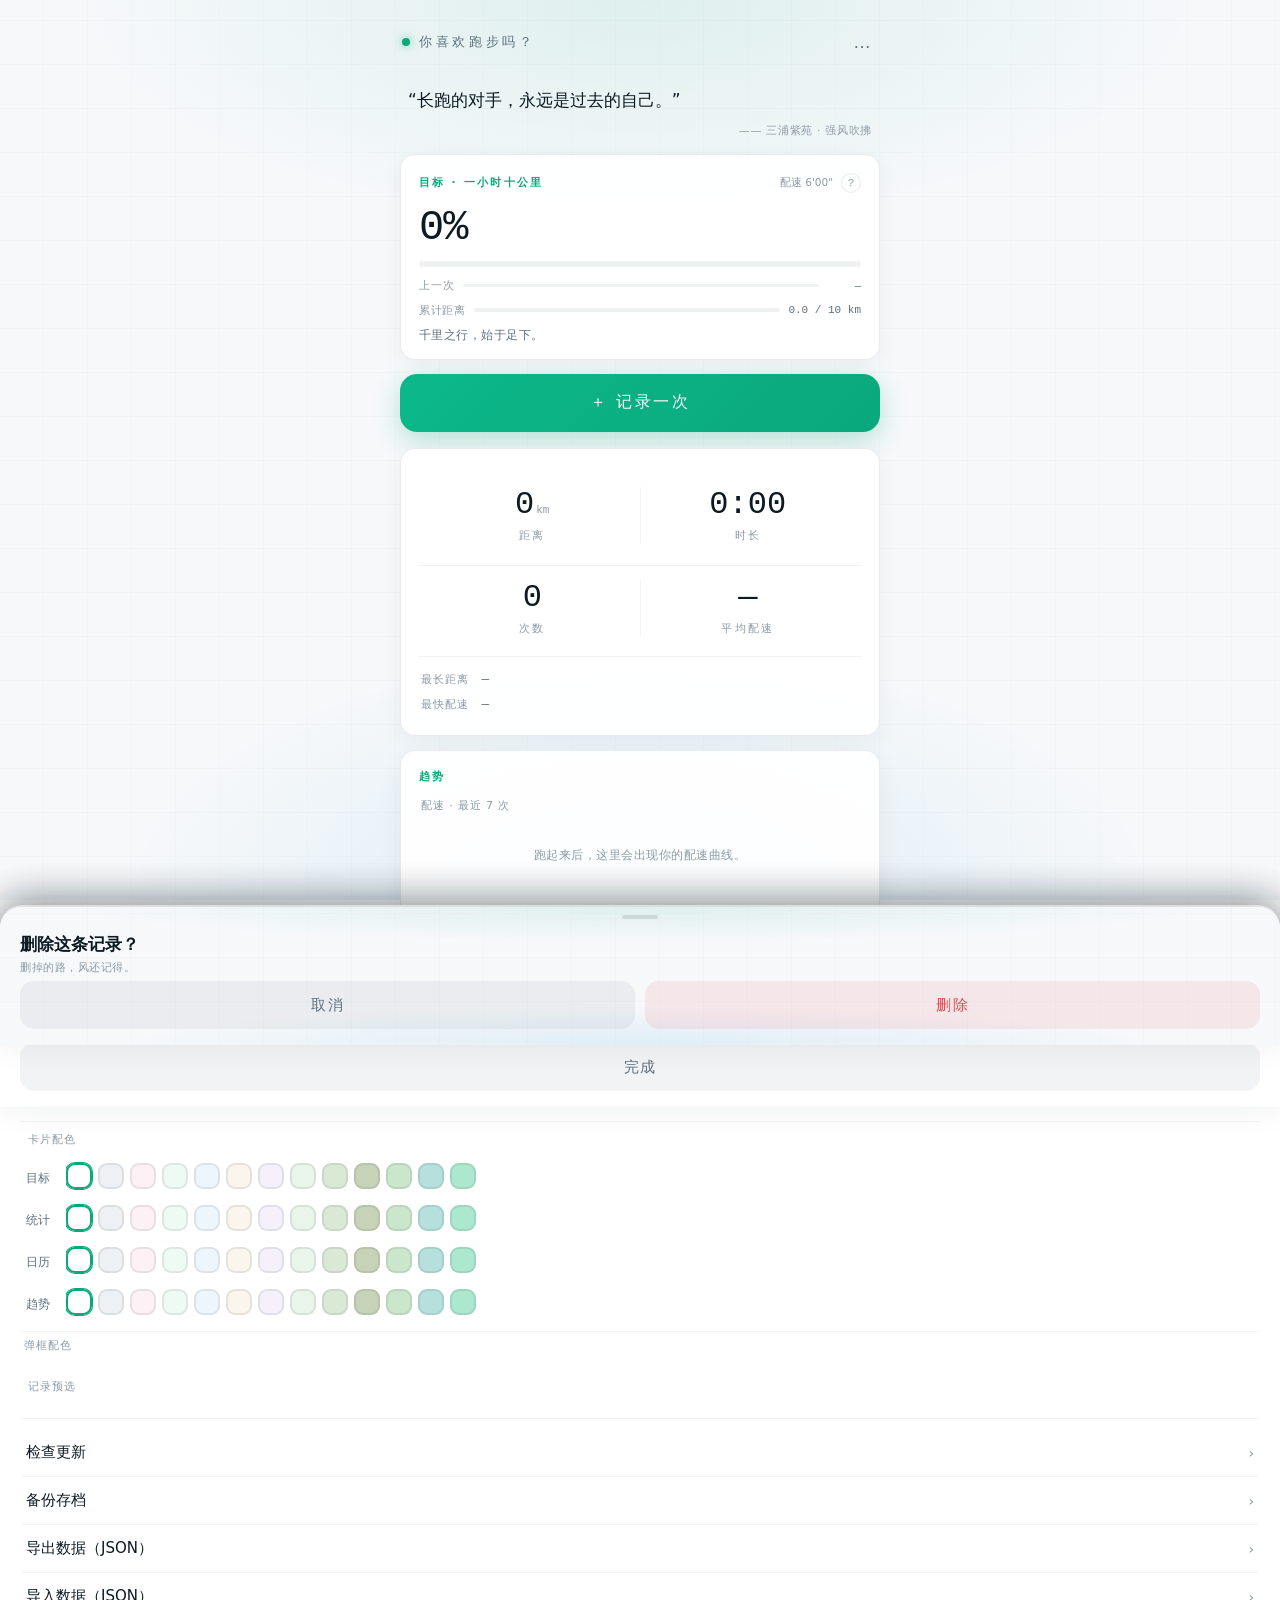
==== index.html @ 08c9f525 "v1.0.23: 新增趋势图表与目标累计距离进度" ====
<!DOCTYPE html>
<html lang="zh-CN">
<head>
<meta charset="UTF-8">
<meta name="viewport" content="width=device-width, initial-scale=1, viewport-fit=cover">
<meta name="theme-color" content="#f6f8fa">
<title>强风吹拂2</title>
<style>
:root{
  --bg:#f6f8fa;
  --card:#ffffff;
  --ink:#0c1a22;
  --sub:#5d7080;
  --weak:#8b9aa6;
  --green:#0aa87a;
  --blue:#0b8ed6;
  --danger:#e5484d;
  --line:rgba(13,32,45,.09);
  --line-soft:rgba(13,32,45,.05);
  --mono:ui-monospace,"SF Mono",Menlo,Consolas,monospace;
  --sans:-apple-system,"PingFang SC","Microsoft YaHei",system-ui,sans-serif;
}

*{box-sizing:border-box;margin:0;padding:0;-webkit-tap-highlight-color:transparent;}
html{-webkit-text-size-adjust:100%;}

body::before{
  content:'';
  position:fixed;inset:0;z-index:-1;
  background-color:var(--bg);
  background-image:
    radial-gradient(70% 40% at 50% 0%, rgba(10,168,122,.10), transparent 62%),
    radial-gradient(65% 45% at 50% 100%, rgba(11,142,214,.10), transparent 62%),
    repeating-linear-gradient(0deg, transparent 0 43px, rgba(13,32,45,.035) 44px),
    repeating-linear-gradient(90deg, transparent 0 43px, rgba(13,32,45,.035) 44px);
}

body{
  font-family:var(--sans);
  color:var(--ink);

  min-height:100vh;
  min-height:100dvh;
}

.app{
  max-width:520px;
  margin:0 auto;
  padding:calc(env(safe-area-inset-top) + 6px) 20px calc(env(safe-area-inset-bottom) + 110px);
}

.mono{font-family:var(--mono);font-variant-numeric:tabular-nums;}

/* ---------- 顶栏 ---------- */
.topbar{display:flex;align-items:center;gap:9px;padding:14px 2px 18px;}
.dot{
  width:8px;height:8px;border-radius:50%;
  background:var(--green);
  box-shadow:0 0 10px rgba(10,168,122,.55);
  animation:breathe 2.6s ease-in-out infinite;
}
@keyframes breathe{0%,100%{opacity:.5;transform:scale(.85);}50%{opacity:1;transform:scale(1.05);}}
.brand{font-size:13px;color:var(--sub);letter-spacing:.28em;font-weight:500;}
.menu-btn{margin-left:auto;width:32px;height:32px;border:none;background:transparent;color:var(--sub);font-size:18px;line-height:1;cursor:pointer;border-radius:9px;}
.menu-btn:active{background:rgba(13,32,45,.05);}
.menu-list{padding:4px 2px 10px;}
.menu-item{display:flex;justify-content:space-between;align-items:center;width:100%;padding:14px 4px;border:none;background:transparent;font-size:15px;color:var(--ink);cursor:pointer;border-bottom:1px solid var(--line-soft);font-family:var(--sans);}
.menu-item:last-child{border-bottom:none;}
.menu-item .arrow{color:var(--weak);font-size:14px;}
.menu-item:active{color:var(--green);}

/* ---------- 背景选择 ---------- */
.bg-sec{padding:4px 4px 14px;border-bottom:1px solid var(--line-soft);margin-bottom:6px;}
.bg-lbl{font-size:11px;color:var(--weak);letter-spacing:.1em;margin:0 0 10px 4px;}
.bg-row{display:flex;gap:9px;overflow-x:auto;padding:2px 4px 10px;scrollbar-width:none;-webkit-overflow-scrolling:touch;}
.bg-row::-webkit-scrollbar{display:none;}
.bg-swatch{flex:0 0 auto;width:42px;height:42px;border-radius:13px;border:2px solid var(--line);background-color:#f6f8fa;cursor:pointer;padding:0;}
.bg-swatch.on{border-color:var(--green);box-shadow:0 0 0 1px var(--green);}

/* ---------- 卡片配色 ---------- */
.cardbg-sec{padding:4px 4px 6px;border-bottom:1px solid var(--line-soft);margin-bottom:6px;}
.cbg-row{display:flex;align-items:center;gap:8px;padding:4px 2px;}
.cbg-label{flex:0 0 32px;font-size:12px;color:var(--sub);}
.cbg-swatches{display:flex;gap:6px;overflow-x:auto;scrollbar-width:none;-webkit-overflow-scrolling:touch;padding:2px 0 6px;}
.cbg-swatches::-webkit-scrollbar{display:none;}
.cbg-swatch{flex:0 0 auto;width:26px;height:26px;border-radius:9px;border:2px solid var(--line);cursor:pointer;padding:0;}
.cbg-swatch.on{border-color:var(--green);box-shadow:0 0 0 1px var(--green);}
.card.tint-mist{background:rgba(238,241,244,.95);}
.card.tint-sakura{background:rgba(253,241,245,.95);}
.card.tint-mint{background:rgba(238,250,244,.95);}
.card.tint-sky{background:rgba(238,246,253,.95);}
.card.tint-cream{background:rgba(250,245,236,.95);}
.card.tint-lav{background:rgba(244,241,251,.95);}
.card.tint-grass{background:rgba(232,245,233,.95);}
.card.tint-matcha{background:rgba(216,232,211,.95);}
.card.tint-sage{background:rgba(197,208,180,.95);}
.card.tint-moss{background:rgba(200,230,201,.95);}
.card.tint-seafoam{background:rgba(178,223,219,.95);}
.card.tint-celadon{background:rgba(168,230,206,.95);}

body[data-bg="snow"]::before{background-color:#ffffff;background-image:none;}
body[data-bg="mist"]::before{background-color:#eef1f4;background-image:none;}
body[data-bg="sakura"]::before{background-color:#fdf1f5;background-image:none;}
body[data-bg="mint"]::before{background-color:#eefaf4;background-image:none;}
body[data-bg="sky"]::before{background-color:#eef6fd;background-image:none;}
body[data-bg="cream"]::before{background-color:#faf5ec;background-image:none;}
body[data-bg="lav"]::before{background-color:#f4f1fb;background-image:none;}
body[data-bg="grass"]::before{background-color:#e8f5e9;background-image:none;}
body[data-bg="matcha"]::before{background-color:#d8e8d3;background-image:none;}
body[data-bg="sage"]::before{background-color:#c5d0b4;background-image:none;}
body[data-bg="moss"]::before{background-color:#c8e6c9;background-image:none;}
body[data-bg="seafoam"]::before{background-color:#b2dfdb;background-image:none;}
body[data-bg="celadon"]::before{background-color:#a8e6ce;background-image:none;}
body[data-bg="lines-h"]::before{background-color:#f7f8fa;background-image:repeating-linear-gradient(0deg, transparent 0 13px, rgba(13,32,45,.05) 14px);}
body[data-bg="lines-v"]::before{background-color:#f7f8fa;background-image:repeating-linear-gradient(90deg, transparent 0 13px, rgba(13,32,45,.05) 14px);}
body[data-bg="diag"]::before{background-color:#f7f8fa;background-image:repeating-linear-gradient(45deg, rgba(13,32,45,.05) 0 1px, transparent 1px 11px);}
body[data-bg="grid"]::before{background-color:#f7f8fa;background-image:repeating-linear-gradient(0deg, transparent 0 19px, rgba(13,32,45,.05) 20px),repeating-linear-gradient(90deg, transparent 0 19px, rgba(13,32,45,.05) 20px);}
body[data-bg="dots"]::before{background-color:#f7f8fa;background-image:radial-gradient(rgba(13,32,45,.09) 1.2px, transparent 1.3px);background-size:16px 16px;}
body[data-bg="waves"]::before{background-color:#f7f8fa;background-image:radial-gradient(circle at 0 0, rgba(13,32,45,.055) 2px, transparent 2.5px),radial-gradient(circle at 16px 16px, rgba(13,32,45,.055) 2px, transparent 2.5px);background-size:32px 32px;}
body[data-bg="cross"]::before{background-color:#f7f8fa;background-image:repeating-linear-gradient(45deg, rgba(13,32,45,.045) 0 1px, transparent 1px 12px),repeating-linear-gradient(-45deg, rgba(13,32,45,.045) 0 1px, transparent 1px 12px);}

.about-line{font-size:13px;color:var(--sub);margin-bottom:14px;}
.about-k{font-size:11px;color:var(--weak);letter-spacing:.1em;margin-bottom:8px;}
.changelog{list-style:none;}
.changelog li{font-size:12.5px;color:var(--ink);line-height:1.7;padding:6px 0;border-bottom:1px solid var(--line-soft);}
.changelog li:last-child{border-bottom:none;}

/* ---------- 卡片 ---------- */
.card{
  background:rgba(255,255,255,.92);
  border:1px solid var(--line);
  border-radius:15px;
  box-shadow:0 6px 24px rgba(13,32,45,.05);
  padding:18px 18px 16px;
  margin-bottom:14px;
}

/* ---------- 每日一言 ---------- */
.quote{padding:10px 8px 16px;}
.quote-text{
  font-size:17px;line-height:1.7;font-weight:500;
  animation:quoteIn .6s cubic-bezier(.22,.61,.36,1), quoteBreath 5s ease-in-out 1s infinite;
}
.quote-author{text-align:right;margin-top:8px;font-size:11px;color:var(--weak);letter-spacing:.06em;}
@keyframes quoteIn{from{opacity:0;transform:translateY(8px);}to{opacity:1;transform:none;}}
@keyframes quoteBreath{0%,100%{opacity:1;}50%{opacity:.78;}}

/* ---------- 目标 ---------- */
.goal-head{display:flex;justify-content:space-between;align-items:center;margin-bottom:14px;gap:10px;}
.kicker{font-size:10.5px;color:var(--green);letter-spacing:.22em;font-weight:600;}
.goal-meta{font-size:10.5px;color:var(--weak);white-space:nowrap;}
.bar{height:6px;border-radius:999px;background:rgba(13,32,45,.06);overflow:hidden;margin-bottom:12px;}
.bar-fill{
  height:100%;width:0;border-radius:999px;
  background:linear-gradient(90deg,#0aa87a,#2bd9a4);
  box-shadow:0 0 12px rgba(10,168,122,.4);
  transition:width .6s cubic-bezier(.22,.61,.36,1);
}
.goal-nums{display:flex;align-items:baseline;gap:6px;margin-bottom:12px;}
.goal-nums .big{font-size:clamp(30px,9vw,42px);font-weight:200;letter-spacing:-.02em;line-height:1;}
.goal-best{font-size:11px;color:var(--sub);white-space:nowrap;font-weight:400;text-align:right;} .goal-best:empty{display:none;}
.goal-pred{font-size:11px;color:var(--weak);margin-top:8px;text-align:right;letter-spacing:.04em;}
.goal-head-right{display:flex;align-items:center;gap:8px;}
.info-btn{
  width:20px;height:20px;border:1px solid var(--line);border-radius:50%;
  background:#fff;color:var(--weak);font-family:var(--mono);font-size:11px;
  cursor:pointer;display:flex;align-items:center;justify-content:center;padding:0;
}
.info-btn:active{transform:scale(.92);}
.last-row{display:flex;align-items:center;gap:8px;margin-top:10px;}
.last-lbl{font-size:10.5px;color:var(--weak);letter-spacing:.1em;white-space:nowrap;}
.last-bar{flex:1;height:3px;border-radius:999px;background:rgba(13,32,45,.06);overflow:hidden;}
.last-fill{height:100%;width:0;border-radius:999px;background:rgba(10,168,122,.5);transition:width .6s cubic-bezier(.22,.61,.36,1);}
.last-val{font-size:10.5px;color:var(--sub);min-width:34px;text-align:right;white-space:nowrap;}
.info-body{padding-bottom:2px;}
.info-item{padding:10px 0;border-bottom:1px solid var(--line-soft);}
.info-item:last-of-type{border-bottom:none;}
.info-k{font-size:11px;color:var(--weak);letter-spacing:.08em;margin-bottom:4px;}
.info-v{font-size:13px;color:var(--ink);line-height:1.6;}
.info-eg{margin-top:12px;font-size:11.5px;color:var(--green);background:rgba(10,168,122,.06);border:1px solid rgba(10,168,122,.16);border-radius:10px;padding:8px 12px;text-align:center;}
.poem{margin-top:10px;font-size:11.5px;color:var(--sub);letter-spacing:.04em;}

/* ---------- 记录按钮 ---------- */
.record-btn{
  display:block;width:100%;height:58px;margin:6px 0 16px;
  border:none;border-radius:17px;cursor:pointer;
  font-family:var(--sans);font-size:16px;letter-spacing:.16em;color:#fff;
  background:linear-gradient(135deg,#0cb88a,#0aa87a);
  box-shadow:0 8px 26px rgba(10,168,122,.28);
  animation:glow 4s ease-in-out infinite;
}
.record-btn:active{transform:scale(.985);}
@keyframes glow{0%,100%{box-shadow:0 8px 26px rgba(10,168,122,.28);}50%{box-shadow:0 10px 38px rgba(10,168,122,.46);}}

/* ---------- 统计 ---------- */
.stats{display:flex;padding:20px 6px;}
.stat{flex:1;text-align:center;}
.stat + .stat{border-left:1px solid var(--line-soft);}
.stat .num{font-size:clamp(24px,7vw,32px);font-weight:200;line-height:1.1;}
.stat .num small{font-size:11px;color:var(--weak);font-weight:400;margin-left:2px;}
.stat .lbl{margin-top:6px;font-size:11px;color:var(--weak);letter-spacing:.2em;}


/* ---------- 次数 / 平均配速（第二行） ---------- */
.stats-b{border-top:1px solid var(--line-soft);padding:14px 6px 18px;margin-top:2px;}

.best{border-top:1px solid var(--line-soft);padding:10px 2px 2px;margin-top:2px;}
.best-row{display:grid;grid-template-columns:auto 1fr;align-items:center;padding:5px 0;gap:12px;}
.best-k{font-size:11px;color:var(--weak);letter-spacing:.1em;white-space:nowrap;}
.best-v{display:flex;align-items:center;font-size:12.5px;color:var(--sub);font-variant-numeric:tabular-nums;} .bv{white-space:nowrap;} .bv-d{min-width:82px;text-align:right;} .bv-p{min-width:62px;text-align:right;} .bv-date{margin-left:auto;text-align:right;}

/* ---------- 日历 ---------- */
.cal-stats{display:flex;padding:16px 4px 14px;border-top:1px solid var(--line-soft);margin-bottom:14px;}
.cal-stats .stat .num{font-size:clamp(18px,5.5vw,24px);}
.cal-stats .stat .num small{font-size:10px;}
.cal-stats .stat .lbl{margin-top:5px;font-size:10.5px;letter-spacing:.14em;}
.cal-head{display:flex;justify-content:space-between;align-items:center;margin-bottom:12px;}
.cal-title{font-size:14px;font-weight:600;letter-spacing:.06em;border:none;background:transparent;color:var(--ink);cursor:pointer;padding:0;display:inline-flex;align-items:center;gap:5px;}
.cal-title::after{content:'▾';font-size:10px;color:var(--weak);}
.jump-item.current{color:var(--green);font-weight:600;}
.jump-empty{font-size:12.5px;color:var(--weak);text-align:center;padding:26px 0;}
.cal-nav{display:flex;gap:6px;}
.nav.disabled{opacity:.35;pointer-events:none;}
.nav{
  width:30px;height:30px;border:1px solid var(--line);
  background:#fff;border-radius:9px;color:var(--sub);
  font-size:15px;cursor:pointer;line-height:1;
  display:flex;align-items:center;justify-content:center;
}
.nav:active{transform:scale(.94);}
.today-nav{font-size:11px;letter-spacing:.05em;display:none;}
.today-nav.show{display:flex;}
.cal-week{display:grid;grid-template-columns:repeat(7,1fr);margin-bottom:4px;}
.cal-week span{text-align:center;font-size:10.5px;color:var(--weak);padding:4px 0;}
.cal-grid{display:grid;grid-template-columns:repeat(7,1fr);gap:2px;}
.day{
  height:46px;display:flex;flex-direction:column;align-items:center;justify-content:center;gap:3px;
  border-radius:12px;cursor:pointer;font-size:13px;color:var(--ink);
}
.day.blank{cursor:default;}
.day.today{border:1px solid var(--green);color:var(--green);font-weight:600;}
.day .mark{font-size:10px;line-height:1;font-weight:600;color:transparent;}
.day.has .mark{color:var(--blue);text-shadow:0 0 8px rgba(11,142,214,.45);}
.day:active{background:rgba(13,32,45,.04);}


.foot{text-align:center;font-size:10.5px;color:var(--weak);letter-spacing:.2em;padding-top:8px;}

/* ---------- 弹层 ---------- */
.overlay{
  position:fixed;inset:0;z-index:30;
  background:rgba(13,32,45,.22);
  opacity:0;pointer-events:none;transition:opacity .3s;
}
.overlay.open{opacity:1;pointer-events:auto;}

.sheet{
  position:fixed;left:0;right:0;bottom:0;z-index:40;
  background:#fff;border-radius:22px 22px 0 0;
  padding:8px 20px calc(env(safe-area-inset-bottom) + 16px);
  max-height:88dvh;overflow-y:auto;
  box-shadow:0 -8px 40px rgba(13,32,45,.12);
  transform:translateY(105%);
  transition:transform .3s cubic-bezier(.22,.61,.36,1);
}
.sheet.open{transform:translateY(0);}
.sheet-handle{width:36px;height:4px;border-radius:999px;background:rgba(13,32,45,.12);margin:0 auto 14px;}
.sheet-head{display:flex;justify-content:space-between;align-items:flex-start;margin-bottom:16px;}
.sheet-title{font-size:17px;font-weight:600;}
.sheet-sub{font-size:11px;color:var(--weak);margin-top:4px;letter-spacing:.05em;}
.sheet-close{
  width:30px;height:30px;border:none;border-radius:50%;
  background:rgba(13,32,45,.05);color:var(--sub);font-size:16px;cursor:pointer;
}
.confirm-body::before{
  content:'';
  position:fixed;inset:0;z-index:-1;
  background-color:var(--bg);
  background-image:
    radial-gradient(70% 40% at 50% 0%, rgba(10,168,122,.10), transparent 62%),
    radial-gradient(65% 45% at 50% 100%, rgba(11,142,214,.10), transparent 62%),
    repeating-linear-gradient(0deg, transparent 0 43px, rgba(13,32,45,.035) 44px),
    repeating-linear-gradient(90deg, transparent 0 43px, rgba(13,32,45,.035) 44px);
}

body{padding:6px 2px 18px;}

/* ---------- 表单 ---------- */
.field{margin-bottom:16px;}
.field label{display:flex;justify-content:space-between;font-size:11px;color:var(--sub);letter-spacing:.1em;margin-bottom:8px;}
.field label .opt{color:var(--weak);font-weight:400;letter-spacing:.05em;}
.field-ctrl{
  display:flex;align-items:center;gap:8px;
  background:rgba(13,32,45,.03);border:1px solid var(--line);
  border-radius:12px;padding:0 12px;min-height:46px;
}
.field input,.field textarea{
  border:none;outline:none;background:transparent;
  font-family:var(--mono);font-size:16px;color:var(--ink);
  width:100%;padding:10px 0;font-variant-numeric:tabular-nums;
}
.field .suffix,.field .colon{font-size:12px;color:var(--weak);}
.dur input{text-align:center;}
.counter{font-size:10.5px;color:var(--weak);white-space:nowrap;}
.field textarea{font-family:var(--sans);resize:none;line-height:1.6;font-size:16px;}
.chip{
  border:1px solid var(--line);background:#fff;border-radius:999px;
  padding:5px 12px;font-size:11px;color:var(--sub);cursor:pointer;white-space:nowrap;
}
.chip:active{transform:scale(.95);}
.pace-chip{
  display:inline-flex;align-items:center;gap:6px;
  font-size:12px;color:var(--sub);margin:-2px 0 16px;
  background:rgba(10,168,122,.08);border:1px solid rgba(10,168,122,.18);
  border-radius:999px;padding:5px 12px;
}
.pace-chip .mono{font-size:14px;color:var(--green);font-weight:500;}
.pace-chip.slow{background:rgba(11,142,214,.07);border-color:rgba(11,142,214,.18);}
.pace-chip.slow .mono{color:var(--blue);}

/* ---------- 按钮 ---------- */
.sheet-foot{display:flex;gap:10px;padding-top:6px;}
.btn{
  flex:1;height:48px;border:none;border-radius:14px;
  font-family:var(--sans);font-size:15px;letter-spacing:.1em;cursor:pointer;
}
.btn:active{transform:scale(.98);}
.btn.primary{background:linear-gradient(135deg,#0cb88a,#0aa87a);color:#fff;box-shadow:0 8px 22px rgba(10,168,122,.3);}
.btn.ghost{background:rgba(13,32,45,.05);color:var(--sub);}
.btn.danger{background:rgba(229,72,77,.1);color:var(--danger);}
.btn:disabled{opacity:.4;cursor:default;}

/* ---------- 详情列表 ---------- */
.run-row{padding:13px 2px;border-bottom:1px solid var(--line-soft);display:flex;align-items:flex-start;gap:12px;}
.run-row:last-child{border-bottom:none;}
.run-time{font-family:var(--mono);font-size:13px;color:var(--sub);width:46px;padding-top:2px;}
.run-main{flex:1;}
.run-meta{font-family:var(--mono);font-size:13.5px;color:var(--ink);font-variant-numeric:tabular-nums;}
.run-note{font-size:12px;color:var(--sub);margin-top:5px;line-height:1.55;}
.run-del{border:none;background:transparent;color:var(--weak);font-size:14px;padding:4px 6px;cursor:pointer;border-radius:8px;}
.run-del:active{color:var(--danger);background:rgba(229,72,77,.08);}

/* ---------- toast ---------- */
.toast{
  position:fixed;left:50%;bottom:calc(env(safe-area-inset-bottom) + 40px);
  transform:translate(-50%,16px);
  background:rgba(12,26,34,.92);color:#fff;
  font-size:13px;padding:10px 18px;border-radius:999px;
  opacity:0;pointer-events:none;z-index:50;
  transition:opacity .24s,transform .24s;letter-spacing:.04em;
}
.toast.show{opacity:1;transform:translate(-50%,0);}

@media (prefers-reduced-motion: reduce){
  *{animation:none !important;transition:none !important;}
}
/* 彩蛋 */
.egg{position:fixed;inset:0;z-index:90;display:flex;align-items:center;justify-content:center;background:rgba(13,32,45,.28);backdrop-filter:blur(6px);-webkit-backdrop-filter:blur(6px);opacity:0;pointer-events:none;transition:opacity .3s;}
.egg.open{opacity:1;pointer-events:auto;}
.egg-inner{width:min(320px,84vw);text-align:center;padding:36px 26px 26px;border-radius:24px;background:linear-gradient(165deg,#fff 0%,#fdf3f6 52%,#eaf6fb 100%);box-shadow:0 18px 50px rgba(13,32,45,.16),0 0 60px rgba(244,181,201,.38);transform:translateY(16px) scale(.98);transition:transform .35s ease;}
.egg.open .egg-inner{transform:translateY(0) scale(1);}
.egg-emoji{font-size:46px;line-height:1;margin-bottom:14px;}
.egg-title{font-size:18px;font-weight:600;color:var(--ink);letter-spacing:.04em;}
.egg-msg{margin:10px 0 24px;font-size:13.5px;color:var(--sub);line-height:1.7;}
/* 记录鼓励 */
@keyframes praisePulse{0%,100%{box-shadow:0 16px 44px rgba(13,32,45,.16),0 0 70px rgba(244,181,201,.42);}50%{box-shadow:0 16px 44px rgba(13,32,45,.2),0 0 100px rgba(244,181,201,.62);}}
.praise{position:fixed;inset:0;z-index:92;display:flex;align-items:center;justify-content:center;background:rgba(13,32,45,.16);backdrop-filter:blur(4px);-webkit-backdrop-filter:blur(4px);opacity:0;pointer-events:none;transition:opacity .28s;}
.praise.open{opacity:1;pointer-events:auto;}
.praise-inner{display:flex;flex-direction:column;align-items:center;padding:22px;border-radius:999px;color:#e35d7f;background:linear-gradient(160deg,#fff 0%,#fdf1f5 55%,#eaf6fb 100%);transform:scale(.82);transition:transform .34s cubic-bezier(.34,1.56,.64,1);animation:praisePulse 1.3s ease-in-out infinite;}
.praise-btn{width:130px;height:130px;border:none;background:transparent;font-size:76px;line-height:1;display:flex;align-items:center;justify-content:center;cursor:pointer;transition:transform .16s ease;-webkit-tap-highlight-color:transparent;}
.praise-btn:active{transform:scale(.86);}
.praise.open .praise-inner{transform:scale(1);}
body.shake{animation:screenShake .7s cubic-bezier(.36,.07,.19,.97);}
@keyframes screenShake{10%,90%{transform:translateX(-2px);}20%,80%{transform:translateX(5px);}30%,50%,70%{transform:translateX(-8px);}40%,60%{transform:translateX(8px);}}
.confetti-piece{position:fixed;top:-20px;z-index:120;border-radius:3px;opacity:0;pointer-events:none;animation:confettiFall 2.2s ease-in forwards;}
@keyframes confettiFall{0%{transform:translate(0,0) rotate(0deg);opacity:1;}100%{transform:translate(var(--drift,0),110vh) rotate(720deg);opacity:.55;}}

.egg-btn{width:100%;}
.preset-row{display:flex;flex-wrap:wrap;gap:8px;margin-top:10px;}
.preset-row .chip{font-size:12px;padding:6px 14px;background:#f7f9fb;}
.preset-row .chip:active{transform:scale(.94);}
.preset-sec{padding:4px 4px 14px;border-bottom:1px solid var(--line-soft);margin-bottom:6px;}
.preset-set-row{margin-bottom:12px;}
.preset-set-row .bg-lbl{margin-bottom:8px;}
.preset-set-inputs{display:flex;gap:8px;flex-wrap:wrap;}
.preset-in{flex:1;min-width:64px;border:1px solid var(--line);background:#fff;border-radius:12px;padding:9px 12px;font-size:14px;color:var(--ink);}
.preset-in:focus{outline:none;border-color:rgba(10,168,122,.45);}
#presetSettings .btn{width:100%;margin-top:4px;}

/* ---------- 弹框配色 ---------- */
body[data-sheetbg="mist"] .sheet{background:rgba(238,241,244,.98);}
body[data-sheetbg="sakura"] .sheet{background:rgba(253,241,245,.98);}
body[data-sheetbg="mint"] .sheet{background:rgba(238,250,244,.98);}
body[data-sheetbg="sky"] .sheet{background:rgba(238,246,253,.98);}
body[data-sheetbg="cream"] .sheet{background:rgba(250,245,236,.98);}
body[data-sheetbg="lav"] .sheet{background:rgba(244,241,251,.98);}
body[data-sheetbg="grass"] .sheet{background:rgba(232,245,233,.98);}
body[data-sheetbg="matcha"] .sheet{background:rgba(216,232,211,.98);}
body[data-sheetbg="sage"] .sheet{background:rgba(197,208,180,.98);}
body[data-sheetbg="moss"] .sheet{background:rgba(200,230,201,.98);}
body[data-sheetbg="seafoam"] .sheet{background:rgba(178,223,219,.98);}
body[data-sheetbg="celadon"] .sheet{background:rgba(168,230,206,.98);}
/* ---------- 趋势图表 ---------- */
.trend{padding-top:14px;}
.trend-head{margin-bottom:6px;}
.trend-sec{margin-top:14px;}
.trend-lbl{font-size:11px;color:var(--weak);letter-spacing:.08em;margin:0 0 8px 2px;}
.chart{width:100%;}
.chart svg{width:100%;height:auto;display:block;}
.chart-empty{font-size:12px;color:var(--weak);text-align:center;padding:26px 0 30px;letter-spacing:.04em;}
/* 目标卡累计距离 */
.cum-row{display:flex;align-items:center;gap:8px;margin-top:10px;}
.cum-lbl{flex:0 0 auto;font-size:11px;color:var(--weak);letter-spacing:.06em;}
.cum-bar{flex:1;height:4px;border-radius:999px;background:rgba(13,32,45,.06);overflow:hidden;}
.cum-fill{height:100%;width:0;border-radius:999px;background:linear-gradient(90deg,rgba(10,168,122,.55),rgba(11,142,214,.65));transition:width .6s cubic-bezier(.22,.61,.36,1);}
.cum-val{flex:0 0 auto;font-size:11px;color:var(--sub);font-variant-numeric:tabular-nums;min-width:64px;text-align:right;}
</style>
</head>
<body>
<div class="app">

  <header class="topbar">
    <span class="dot" aria-hidden="true"></span>
    <span class="brand">你喜欢跑步吗？</span>
    <button class="menu-btn" id="menuBtn" aria-label="菜单">&#8230;</button>
  </header>

  <!-- 每日一言 -->
  <section class="quote">
    <p class="quote-text" id="quoteText"></p>
    <p class="quote-author" id="quoteAuthor"></p>
  </section>

  <!-- 目标：一小时十公里 -->
  <section class="card goal" id="goalCard">
    <div class="goal-head">
      <span class="kicker">目标 · 一小时十公里</span>
      <div class="goal-head-right">
        <span class="goal-meta">配速 6&#39;00&quot;</span>
        <button class="info-btn" id="goalInfo" aria-label="进度如何计算">?</button>
      </div>
    </div>
    <div class="goal-nums">
      <span class="big mono" id="goalPct">0%</span>
    </div>
    <div class="bar"><div class="bar-fill" id="goalBar"></div></div>
    <div class="goal-best mono" id="goalBest"></div>
    <div class="last-row">
      <span class="last-lbl">上一次</span>
      <div class="last-bar"><div class="last-fill" id="goalLastBar"></div></div>
      <span class="last-val mono" id="goalLastVal">&mdash;</span>
    </div>
    <p class="goal-pred mono" id="goalPred"></p>
    <div class="cum-row">
      <span class="cum-lbl">累计距离</span>
      <div class="cum-bar"><div class="cum-fill" id="goalCumBar"></div></div>
      <span class="cum-val mono" id="goalCumVal">&mdash;</span>
    </div>
    <p class="poem" id="goalPoem"></p>
  </section>

  <!-- 记录按钮 -->
  <button class="record-btn" id="recordBtn">&#65291; 记录一次</button>

  <!-- 统计 -->
  <section class="card" id="statCard">
    <div class="stats">
      <div class="stat">
        <div class="num mono" id="statDist">0.00<small>km</small></div>
        <div class="lbl">距离</div>
      </div>
      <div class="stat">
        <div class="num mono" id="statTime">0:00</div>
        <div class="lbl">时长</div>
      </div>
    </div>
    <div class="stats stats-b">
      <div class="stat">
        <div class="num mono" id="statCount">0</div>
        <div class="lbl">次数</div>
      </div>
      <div class="stat">
        <div class="num mono" id="statPace">&mdash;</div>
        <div class="lbl">平均配速</div>
      </div>
    </div>
    <div class="best">
      <div class="best-row">
        <span class="best-k">最长距离</span>
        <span class="best-v mono" id="bestDist">&mdash;</span>
      </div>
      <div class="best-row">
        <span class="best-k">最快配速</span>
        <span class="best-v mono" id="bestPace">&mdash;</span>
      </div>
    </div>
  </section>

  <!-- 趋势 -->
  <section class="card trend" id="trendCard">
    <div class="trend-head"><span class="kicker">趋势</span></div>
    <div class="trend-sec">
      <div class="trend-lbl">配速 · 最近 7 次</div>
      <div class="chart" id="paceChart"></div>
    </div>
    <div class="trend-sec">
      <div class="trend-lbl">月度距离 · 近 6 月</div>
      <div class="chart" id="monthChart"></div>
    </div>
  </section>

  <!-- 日历 -->
  <section class="card cal" id="calCard">
    <div class="cal-head">
      <button class="cal-title" id="calTitle" aria-label="跳转月份"></button>
      <div class="cal-nav">
        <button class="nav" id="calPrev" aria-label="上一月">&#8249;</button>
        <button class="nav today-nav" id="calToday">今</button>
        <button class="nav" id="calNext" aria-label="下一月">&#8250;</button>
      </div>
    </div>
    <div class="cal-stats">
      <div class="stat"><div class="num mono" id="mCount">0</div><div class="lbl">本月次数</div></div>
      <div class="stat"><div class="num mono" id="mDist">0.00<small>km</small></div><div class="lbl">本月距离</div></div>
      <div class="stat"><div class="num mono" id="mTime">0:00</div><div class="lbl">本月时长</div></div>
    </div>
    <div class="cal-week"><span>日</span><span>一</span><span>二</span><span>三</span><span>四</span><span>五</span><span>六</span></div>
    <div class="cal-grid" id="calGrid"></div>
    
  </section>

  <footer class="foot">从 0 到 10 km</footer>
</div>

<div class="overlay" id="overlay"></div>

<!-- 记录 / 修改 sheet -->
<div class="sheet" id="recordSheet" role="dialog" aria-modal="true">
  <div class="sheet-handle"></div>
  <div class="sheet-head">
    <div>
      <div class="sheet-title" id="sheetTitle">记录一次</div>
      <div class="sheet-sub">跑过的路，都算数。</div>
    </div>
    <button class="sheet-close" id="sheetClose" aria-label="关闭">&#215;</button>
  </div>
  <div class="sheet-body">
    <div class="field">
      <label>时间</label>
      <div class="field-ctrl">
        <input type="datetime-local" id="fTime">
        <button class="chip" id="fNow">此刻</button>
      </div>
    </div>
    <div class="field">
      <label>距离</label>
      <div class="field-ctrl">
        <input type="number" id="fDist" inputmode="decimal" placeholder="5.00" step="0.01" min="0" max="100">
        <span class="suffix">km</span>
      </div>
      <div class="preset-row" id="presetDist"></div>
    </div>
    <div class="field">
      <label>时长</label>
      <div class="field-ctrl dur">
        <input type="number" id="fMin" inputmode="numeric" placeholder="32" min="0" max="999" aria-label="分钟">
        <span class="colon">:</span>
        <input type="number" id="fSec" inputmode="numeric" placeholder="15" min="0" max="59" aria-label="秒">
      </div>
      <div class="preset-row" id="presetDur"></div>
    </div>
    <div class="pace-chip" id="paceChip">配速 <span id="paceVal" class="mono">&mdash;</span></div>
    <div class="field">
      <label>感受 <span class="opt">· 可不填</span></label>
      <div class="field-ctrl">
        <textarea id="fNote" maxlength="100" rows="3" placeholder="今天跑起来的感觉&hellip;&hellip;"></textarea>
        <span class="counter" id="noteCount">0/100</span>
      </div>
      <div class="preset-row preset-feel" id="presetFeel"></div>
    </div>
  </div>
  <div class="sheet-foot">
    <button class="btn ghost" id="sheetCancel">取消</button>
    <button class="btn primary" id="sheetSave">保存</button>
  </div>
</div>

<!-- 某天详情 sheet -->
<div class="sheet" id="detailSheet" role="dialog" aria-modal="true">
  <div class="sheet-handle"></div>
  <div class="sheet-head">
    <div>
      <div class="sheet-title" id="detailTitle"></div>
      <div class="sheet-sub" id="detailSub"></div>
    </div>
    <button class="sheet-close" id="detailClose" aria-label="关闭">&#215;</button>
  </div>
  <div class="sheet-body" id="detailList"></div>
  <div class="sheet-foot">
    <button class="btn ghost" id="detailDone">完成</button>
  </div>
</div>

<!-- 目标说明 sheet -->
<div class="sheet" id="infoSheet" role="dialog" aria-modal="true">
  <div class="sheet-handle"></div>
  <div class="sheet-head">
    <div>
      <div class="sheet-title">进度怎么算</div>
      <div class="sheet-sub">目标：一次跑完 10 km &middot; 用时 &le; 60 分</div>
    </div>
    <button class="sheet-close" id="infoClose" aria-label="关闭">&#215;</button>
  </div>
  <div class="sheet-body info-body">
    <div class="info-item">
      <div class="info-k">单次含金量</div>
      <div class="info-v">距离达成 &times; (50% + 50% &times; 配速达成)</div>
    </div>
    <div class="info-item">
      <div class="info-k">距离达成</div>
      <div class="info-v">本次距离 &divide; 10 km，封顶 100%</div>
    </div>
    <div class="info-item">
      <div class="info-k">配速达成</div>
      <div class="info-v">6&#39;00&quot; 记 100%，8&#39;00&quot; 记 0%，中间线性</div>
    </div>
    <div class="info-item">
      <div class="info-k">综合进度</div>
      <div class="info-v">历史所有记录里，单次含金量最高的那一次</div>
    </div>
    <div class="info-item">
      <div class="info-k">上一次</div>
      <div class="info-v">最近一次跑步的含金量，仅供参考</div>
    </div>
    <div class="info-item">
      <div class="info-k">达成条件</div>
      <div class="info-v">出现一次 &ge;10 km 且配速 &le;6&#39;00&quot; 的记录</div>
    </div>
    <p class="info-eg mono">例：9 km @ 6&#39;00&quot; &rarr; 90% &times; 100% = 90%<br>慢跑也有积累：3 km @ 10&#39;00&quot; &rarr; 30% &times; 50% = 15%</p>
  </div>
  <div class="sheet-foot">
    <button class="btn ghost" id="infoDone">知道啦</button>
  </div>
</div>
<!-- 月份跳转 sheet -->
<div class="sheet" id="jumpSheet" role="dialog" aria-modal="true">
  <div class="sheet-handle"></div>
  <div class="sheet-head">
    <div>
      <div class="sheet-title">跳转到</div>
      <div class="sheet-sub">有跑步记录的月份</div>
    </div>
    <button class="sheet-close" id="jumpClose" aria-label="关闭">&#215;</button>
  </div>
  <div class="sheet-body" id="jumpList"></div>
</div>
<!-- 菜单 sheet -->
<div class="sheet" id="menuSheet" role="dialog" aria-modal="true">
  <div class="sheet-handle"></div>
  <div class="sheet-head">
    <div>
      <div class="sheet-title">菜单</div>
      <div class="sheet-sub" id="menuVer"></div>
    </div>
    <button class="sheet-close" id="menuClose" aria-label="关闭">&#215;</button>
  </div>
    <div class="bg-sec">
    <div class="bg-lbl">背景</div>
    <div class="bg-row" id="bgRow"></div>
  </div>
  <div class="cardbg-sec">
    <div class="bg-lbl">卡片配色</div>
    <div id="cardBgRows"></div>
  </div>

  <div class="sheetbg-sec">
    <div class="bg-lbl">弹框配色</div>
    <div class="bg-row" id="sheetBgRow"></div>
  </div>

  <div class="preset-sec">
    <div class="bg-lbl">记录预选</div>
    <div id="presetSettings"></div>
  </div>
<div class="menu-list">
    <button class="menu-item" id="menuCheckUpdate"><span>检查更新</span><span class="arrow">&#8250;</span></button>
    <button class="menu-item" id="menuBackup"><span>备份存档</span><span class="arrow">&#8250;</span></button>
    <button class="menu-item" id="menuExport"><span>导出数据（JSON）</span><span class="arrow">&#8250;</span></button>
    <button class="menu-item" id="menuImport"><span>导入数据（JSON）</span><span class="arrow">&#8250;</span></button>
    <button class="menu-item" id="menuDiag"><span>导出诊断日志</span><span class="arrow">&#8250;</span></button>
    <button class="menu-item" id="menuAbout"><span>关于与更新记录</span><span class="arrow">&#8250;</span></button>
  </div>
</div>

<!-- 关于 sheet -->
<div class="sheet" id="aboutSheet" role="dialog" aria-modal="true">
  <div class="sheet-handle"></div>
  <div class="sheet-head">
    <div>
      <div class="sheet-title">强风吹拂2</div>
      <div class="sheet-sub" id="aboutVer"></div>
    </div>
    <button class="sheet-close" id="aboutClose" aria-label="关闭">&#215;</button>
  </div>
  <div class="sheet-body">
    <p class="about-line">从 0 开始，跑向一小时十公里。</p>
    <div class="about-k">更新记录</div>
    <ul class="changelog" id="changelog"></ul>
  </div>
  <div class="sheet-foot">
    <button class="btn ghost" id="aboutDone">完成</button>
  </div>
</div>
<!-- 删除确认 sheet -->
<div class="sheet" id="confirmSheet" role="dialog" aria-modal="true">
  <div class="sheet-handle"></div>
  <div class="confirm-body">
    <div class="sheet-title">删除这条记录？</div>
    <div class="sheet-sub">删掉的路，风还记得。</div>
  </div>
  <div class="sheet-foot">
    <button class="btn ghost" id="confirmCancel">取消</button>
    <button class="btn danger" id="confirmOk">删除</button>
  </div>
</div>

<!-- 彩蛋 -->
<div class="egg" id="egg" role="dialog" aria-modal="true">
  <div class="egg-inner">
    <div class="egg-emoji" id="eggEmoji"></div>
    <div class="egg-title" id="eggTitle"></div>
    <div class="egg-msg" id="eggMsg"></div>
    <button class="btn primary egg-btn" id="eggOk">收下</button>
  </div>
</div>

<!-- 记录鼓励 -->
<div class="praise" id="praise" aria-hidden="true">
  <div class="praise-inner">
    <button class="praise-btn" id="praiseBtn" type="button" aria-label="击掌庆祝">🖐️</button>
  </div>
</div>

<div class="toast" id="toast"></div>
<input type="file" id="importFile" accept="application/json,.json,text/plain" style="display:none">

<script>
(function(){
'use strict';

var KEY = 'hakone_records_v1';
var GOAL_KM = 10;
var GOAL_PACE = 360; // 6'00"/km，单位秒
var PACE_FLOOR = 480; // 8'00''/km：配速达成 0% 的锚点

function $(id){ return document.getElementById(id); }

var quotes = [
  { t:'今天不想跑，所以才去跑，这才是长距离跑者的思维方式。', a:'村上春树 · 当我谈跑步时我谈些什么' },
  { t:'痛楚难以避免，而磨难可以选择。', a:'村上春树 · 当我谈跑步时我谈些什么' },
  { t:'无论何等微不足道的举动，只要日日坚持，总会生出某种东西来。', a:'村上春树 · 当我谈跑步时我谈些什么' },
  { t:'人类没有极限。', a:'基普乔格' },
  { t:'赢得比赛最好的方式，是跑自己的节奏。', a:'基普乔格' },
  { t:'当努力变得痛苦时，还能再推自己一把的人，才会赢。', a:'罗杰·班尼斯特' },
  { t:'不尽全力，便是辜负天赋。', a:'史蒂夫·普雷方丹' },
  { t:'跑得用力，变得强大，想得远大。', a:'莫·法拉' },
  { t:'奇迹不是跑完全程，而是有勇气迈出第一步。', a:'约翰·宾厄姆' },
  { t:'如果你对人性的信念动摇了，去看一场马拉松吧。', a:'凯瑟琳·斯威策' },
  { t:'长跑的对手，永远是过去的自己。', a:'三浦紫苑 · 强风吹拂' },
  { t:'千里之行，始于足下。', a:'老子' },
  { t:'人生就像一场马拉松，重要的不是跑多快，而是坚持到终点。', a:'跑步俗语' },
  { t:'跑步，是你与自己的对话，不需要观众。', a:'跑步随想' },
  { t:'慢一点也没关系，一直在跑就好。', a:'跑步随想' },
  { t:'风知道你的每一步。', a:'跑步随想' },
  { t:'跑过的路，不会说谎。', a:'跑步随想' },
  { t:'一步，又一步，十公里就在那里。', a:'跑步随想' }
];

var APP_VERSION = '1.0.23';
var APP_CHANGELOG = [
  'v1.0.23 · 新增趋势图表：配速最近 7 次曲线、月度距离近 6 月柱状图；目标卡新增累计距离进度条',
  'v1.0.22 · 菜单新增弹框配色，可统一设置所有弹框背景颜色',
  'v1.0.21 · 记录完成弹出击掌庆祝（屏幕晃动＋礼花）；记录表单新增距离/时长/感受预选值，可在菜单修改；距离时长默认显示 0',
  'v1.0.20 · 背景与卡片配色新增 6 种舒适绿色（浅草绿/抹茶绿/鼠尾草绿/苔绿/海沫绿/青瓷绿）',
  'v1.0.19 · 记录完成弹出「强！」鼓励；日历跑步日改为「强」字；菜单新增背景选择与卡片配色',
  'v1.0.18 · 下载完成提示带上新版本号',
  'v1.0.17 · 修复在线更新下载完成后闪退：进度通知缺少小图标导致系统崩溃，已补上并加固',
  'v1.0.16 · 在线更新防重复触发：下载/安装进行中再点检查更新不会重复下载',
  'v1.0.15 · 在线更新安装改回 FileProvider 优先（1.0.6 验证过的路径），系统会话兜底；安装成功有通知提醒',
  'v1.0.14 · 在线更新微调：诊断日志记录实际下载通道，失败提示更明确',
  'v1.0.13 · 检查更新更稳：新增 jsDelivr / raw 国内友好通道与备用下载通道，多通道自动轮询',
  'v1.0.12 · 修复在线更新安装：安装移到后台线程、安装结果明确提示，避免下载完成卡住闪退；新增「导出诊断日志」',
  'v1.0.11 · 统计重排：次数与平均配速一行、距离与时长一行，手机上更清爽',
  'v1.0.10 · 修复在线更新安装：改用系统安装会话，异常不再闪退并提示手动安装',
  'v1.0.9 · 目标框重排：含金量在进度条之上、最佳一次在下方且去掉达成%；总距离显示整数；最长距离/最快配速统一「距离·配速·日期」并补位对齐；平均配速并入总统计',
  'v1.0.8 · 优化在线更新：直连 GitHub 不畅时自动切换镜像通道，检查与下载更稳',
  'v1.0.7 · 新增数据导入导出（JSON）；左上角改名「你喜欢跑步吗？」；目标进度不再归零，慢跑也有积累；日历详情显示每次达成；日历新增本月次数/距离/时长；翻月只跳有数据的月份',
  'v1.0.6 · 应用名改为「强风吹拂2」',
  'v1.0.5 · 桌面图标加柔和粉色底色，深色桌面下更清晰',
  'v1.0.4 · 桌面图标改为透明底跑者剪影（完整保留两条腿）',
  'v1.0.3 · 修复应用图标：改为整图展示（白底+跑者剪影）',
  'v1.0.2 · 修复应用图标：小人放入圆形安全区、去掉灰色残留',
  'v1.0.1 · 名言改为每日一句：按日期固定、不可刷新、去掉卡片',
  'v1.0.0 · 首版：跑步记录、统计、目标含金量、日历、在线更新与自动备份'
];

var records = load();
var calCursor = new Date();
var editingId = null;
var deletingId = null;

/* ---------- 存储 ---------- */
function load(){
  try{
    var raw = localStorage.getItem(KEY);
    var arr = raw ? JSON.parse(raw) : [];
    return Array.isArray(arr) ? arr : [];
  }catch(e){ return []; }
}
function save(){
  try{ localStorage.setItem(KEY, JSON.stringify(records)); }catch(e){}
}

/* ---------- 数据导入导出 ---------- */
function exportPayload(){
  return JSON.stringify({
    app: 'hakone-ekiden',
    version: APP_VERSION,
    exportedAt: new Date().toISOString(),
    records: records
  });
}
function exportFileName(){
  var d = new Date();
  return '强风吹拂2-存档-' + d.getFullYear() + pad(d.getMonth()+1) + pad(d.getDate()) + '-' + pad(d.getHours()) + pad(d.getMinutes()) + '.json';
}
function normalizeRec(r, seen){
  if(!r || typeof r !== 'object') return null;
  var dist = Number(r.distance);
  var dur = Number(r.dur);
  if(!isFinite(dist) || dist <= 0 || !isFinite(dur) || dur <= 0) return null;
  var ts = Number(r.ts);
  if(!isFinite(ts) || ts <= 0) ts = Date.now();
  var id = (typeof r.id === 'string' && r.id) ? r.id : uid();
  if(seen[id]) return null; // 已有相同 id，跳过
  seen[id] = true;
  var d = new Date(ts);
  return {
    id: id,
    ts: ts,
    date: (typeof r.date === 'string' && /^\d{4}-\d{2}-\d{2}$/.test(r.date)) ? r.date : fmtDate(d),
    distance: Math.round(dist*100)/100,
    dur: Math.round(dur),
    note: (typeof r.note === 'string') ? r.note.slice(0, 100) : ''
  };
}
function parseImport(jsonStr){
  var obj;
  try{ obj = JSON.parse(jsonStr); }catch(e){ return null; }
  var arr = (obj && Array.isArray(obj.records)) ? obj.records : (Array.isArray(obj) ? obj : null);
  if(!arr) return null;
  var seen = {};
  records.forEach(function(r){ if(r && r.id) seen[r.id] = true; });
  var out = [];
  arr.forEach(function(r){
    var n = normalizeRec(r, seen);
    if(n) out.push(n);
  });
  return out;
}
function doImportJson(jsonStr){
  if(typeof jsonStr !== 'string'){ toast('导入失败：内容无效'); return; }
  var added = parseImport(jsonStr);
  if(!added){ toast('导入失败：不是有效的存档 JSON'); return; }
  if(!added.length){ toast('没有新记录可导入'); return; }
  records = records.concat(added);
  save();
  refreshAll();
  toast('已导入 ' + added.length + ' 条记录');
  checkEggs();
}
function exportInBrowser(){
  var blob = new Blob([exportPayload()], {type:'application/json'});
  var url = URL.createObjectURL(blob);
  var a = document.createElement('a');
  a.href = url;
  a.download = exportFileName();
  document.body.appendChild(a);
  a.click();
  document.body.removeChild(a);
  setTimeout(function(){ URL.revokeObjectURL(url); }, 1500);
  toast('已导出 JSON');
}
function uid(){
  return Date.now().toString(36) + Math.random().toString(36).slice(2,6);
}

/* ---------- 格式化 ---------- */
function pad(n){ return String(n).padStart(2,'0'); }
function fmtDate(d){
  return d.getFullYear() + '-' + pad(d.getMonth()+1) + '-' + pad(d.getDate());
}
function nowLocalValue(){
  var d = new Date();
  return fmtDate(d) + 'T' + pad(d.getHours()) + ':' + pad(d.getMinutes());
}
function fmtDuration(sec){
  if(sec == null || sec < 0 || !isFinite(sec)) return '—';
  var h = Math.floor(sec/3600), m = Math.floor(sec%3600/60), s = Math.floor(sec%60);
  if(h > 0) return h + ':' + pad(m) + ':' + pad(s);
  return m + ':' + pad(s);
}
function fmtPace(secPerKm){
  if(secPerKm == null || !isFinite(secPerKm)) return '—';
  var m = Math.floor(secPerKm/60), s = Math.round(secPerKm%60);
  if(s === 60){ m++; s = 0; }
  return m + "'" + pad(s) + '"';
}
function fmtTotalDur(sec){
  if(!sec) return '0:00';
  var h = Math.floor(sec/3600), m = Math.floor(sec%3600/60);
  if(h > 0) return h + ':' + pad(m);
  var s = Math.floor(sec%60);
  return m + ':' + pad(s);
}
function weekDayCN(d){ return '日一二三四五六'[d.getDay()]; }
function hhmm(ts){
  var d = new Date(ts);
  return pad(d.getHours()) + ':' + pad(d.getMinutes());
}

/* ---------- 渲染 ---------- */
/* 每日一句：按本地日期固定，跨天自动切换 */
function renderQuote(){
  var d = new Date();
  var dayNum = d.getFullYear()*10000 + (d.getMonth()+1)*100 + d.getDate();
  var idx = dayNum % quotes.length;
  var el = $('quoteText');
  el.style.animation = 'none';
  void el.offsetWidth;
  el.style.animation = '';
  el.textContent = '“' + quotes[idx].t + '”';
  $('quoteAuthor').textContent = '—— ' + quotes[idx].a;
}

function renderStats(){
  var cnt = 0, dist = 0, dur = 0;
  records.forEach(function(r){ cnt++; dist += r.distance; dur += r.dur; });
  $('statCount').textContent = cnt;
  $('statDist').innerHTML = Math.round(dist) + '<small>km</small>';
  $('statTime').textContent = fmtTotalDur(dur);
  var pace = dist > 0 ? dur/dist : null;
  $('statPace').textContent = pace != null ? fmtPace(pace) : '—';

  // 最长距离 / 最快配速（带上那次日期和配速/距离）
  var bestD = null, bestP = null;
  records.forEach(function(r){
    if(!r.distance || !r.dur) return;
    if(!bestD || r.distance > bestD.distance) bestD = r;
    var p = r.dur / r.distance;
    if(!bestP || p < bestP.pace) bestP = { pace:p, rec:r };
  });
  function dateCN(s){
    var p = String(s).split('-');
    return parseInt(p[1],10) + '月' + parseInt(p[2],10) + '日';
  }
  // 一位整数补一个空格，让一位/两位数字上下对齐
  function pad2Num(s){
    var sp = s.split(' ');
    if(sp[0].indexOf('.') === 1) sp[0] = ' ' + sp[0];
    return sp.join(' ');
  }
  function pad2Pace(s){
    if(s.indexOf("'") === 1) s = " " + s;
    return s;
  }
  function bestCells(dist, pace, date){
    return '<span class="bv bv-d">' + dist + ' · </span><span class="bv bv-p">' + pace + ' · </span><span class="bv bv-date">' + date + '</span>';
  }
  $('bestDist').innerHTML = bestD
    ? bestCells(pad2Num(bestD.distance.toFixed(2) + ' km'), pad2Pace(fmtPace(bestD.dur/bestD.distance)), dateCN(bestD.date))
    : '—';
  $('bestPace').innerHTML = bestP
    ? bestCells(pad2Num(bestP.rec.distance.toFixed(2) + ' km'), pad2Pace(fmtPace(bestP.pace)), dateCN(bestP.rec.date))
    : '—';
  return { cnt:cnt, dist:dist, dur:dur };
}

function paceScoreOf(paceSec){
  if(paceSec <= GOAL_PACE) return 1;
  if(paceSec >= PACE_FLOOR) return 0;
  return (PACE_FLOOR - paceSec) / (PACE_FLOOR - GOAL_PACE);
}

// 单次含金量 = 距离达成 × (50% + 50%×配速达成)；乘法不归零，慢跑也有积累
function proofOf(r){
  if(!r || !r.distance || !r.dur) return 0;
  var distDone = Math.min(1, r.distance / GOAL_KM);
  var pace = r.dur / r.distance;
  return distDone * (0.5 + 0.5 * paceScoreOf(pace));
}

// 综合进度取历史最佳单次
function bestProof(){
  var best = null;
  records.forEach(function(r){
    if(!r.distance || !r.dur) return;
    var pct = proofOf(r);
    if(!best || pct > best.pct) best = { dist:r.distance, pace:r.dur/r.distance, pct:pct, date:r.date };
  });
  return best;
}

function renderGoal(){
  var b = bestProof();
  var pct = b ? b.pct : 0;
  $('goalBar').style.width = (pct*100) + '%';
  $('goalPct').textContent = Math.round(pct*100) + '%';
  // 累计距离：距离目标的里程进度
  var cum = totalDist();
  var cumPct = Math.min(1, cum / GOAL_KM);
  $('goalCumBar').style.width = (cumPct*100) + '%';
  $('goalCumVal').textContent = cum >= GOAL_KM - 0.005 ? '10 km 达成' : cum.toFixed(1) + ' / 10 km';


  // 上一次：最近一次跑步的含金量
  var last = null;
  records.forEach(function(r){ if(!last || r.ts > last.ts) last = r; });
  if(last && last.distance && last.dur){
    var lastPct = proofOf(last);
    $('goalLastBar').style.width = (lastPct*100) + '%';
    $('goalLastVal').textContent = Math.round(lastPct*100) + '%';
  }else{
    $('goalLastBar').style.width = '0%';
    $('goalLastVal').textContent = '—';
  }

  if(!b){
    $('goalBest').textContent = '';
    $('goalPred').textContent = '';
    $('goalPoem').textContent = '千里之行，始于足下。';
    return;
  }
  var achieved = b.dist >= GOAL_KM - 0.005 && b.pace <= GOAL_PACE + 0.01;
  $('goalBest').textContent = '最佳一次 · ' + b.dist.toFixed(2) + ' km · ' + fmtPace(b.pace);
  $('goalPred').textContent = '按此配速，10 km 预计 ' + fmtDuration(Math.round(b.pace * GOAL_KM));
  var poem;
  if(achieved) poem = '一小时十公里，抵达了。风替你欢呼。';
  else if(pct < 0.25) poem = '路还长，先跑起来。';
  else if(pct < 0.7) poem = '每一步，都在靠近那一小时。';
  else poem = '快到了，再远一点，再快一点。';
  $('goalPoem').textContent = poem;
}

function renderCal(){
  var y = calCursor.getFullYear(), m = calCursor.getMonth();
  collectDataMonths();
  $('calTitle').textContent = y + ' · ' + (m+1) + '月';
  $('calPrev').classList.toggle('disabled', !prevDataMonth(y,m));
  $('calNext').classList.toggle('disabled', !nextDataMonth(y,m));
  var now = new Date();
  $('calToday').classList.toggle('show', y !== now.getFullYear() || m !== now.getMonth());

  var mCnt = 0, mDist = 0, mDur = 0;
  records.forEach(function(r){
    var d = new Date(r.ts);
    if(d.getFullYear() === y && d.getMonth() === m){
      mCnt++; mDist += r.distance; mDur += r.dur;
    }
  });
  $('mCount').textContent = mCnt;
  $('mDist').innerHTML = mDist.toFixed(2) + '<small>km</small>';
  $('mTime').textContent = fmtTotalDur(mDur);

  var first = new Date(y, m, 1);
  var dim = new Date(y, m+1, 0).getDate();
  var offset = first.getDay(); // 0=周日
  var todayStr = fmtDate(new Date());
  var byDate = {};
  records.forEach(function(r){ (byDate[r.date] = byDate[r.date] || []).push(r); });

  var grid = $('calGrid');
  grid.innerHTML = '';
  for(var i = 0; i < offset; i++){
    var b = document.createElement('div');
    b.className = 'day blank';
    grid.appendChild(b);
  }
  for(var d = 1; d <= dim; d++){
    var date = y + '-' + pad(m+1) + '-' + pad(d);
    var cell = document.createElement('div');
    cell.className = 'day';
    if(date === todayStr) cell.classList.add('today');
    if(byDate[date]) cell.classList.add('has');
    var num = document.createElement('span');
    num.textContent = d;
    var mark = document.createElement('span');
    mark.className = 'mark';
    if(byDate[date]) mark.textContent = '强';
    cell.appendChild(num);
    cell.appendChild(mark);
    cell.addEventListener('click', (function(date){ return function(){ openDetail(date); }; })(date));
    grid.appendChild(cell);
  }
}

var dataMonths = [];
function collectDataMonths(){
  var set = {};
  records.forEach(function(r){
    var d = new Date(r.ts);
    set[d.getFullYear() + '-' + d.getMonth()] = true;
  });
  dataMonths = Object.keys(set).map(function(k){
    var p = k.split('-');
    return { y: parseInt(p[0],10), m: parseInt(p[1],10) };
  }).sort(function(a,b){ return (a.y-b.y) || (a.m-b.m); });
}
function prevDataMonth(y,m){
  var best = null;
  dataMonths.forEach(function(mm){
    if(mm.y < y || (mm.y === y && mm.m < m)){
      if(!best || mm.y > best.y || (mm.y === best.y && mm.m > best.m)) best = mm;
    }
  });
  return best;
}
function nextDataMonth(y,m){
  var best = null;
  dataMonths.forEach(function(mm){
    if(mm.y > y || (mm.y === y && mm.m > m)){
      if(!best || mm.y < best.y || (mm.y === best.y && mm.m < best.m)) best = mm;
    }
  });
  return best;
}

function refreshAll(){
  renderStats();
  renderGoal();
  renderTrend();
  renderCal();
}


/* ---------- 趋势图表 ---------- */
function recentRuns(n){
  var arr = records.filter(function(r){ return r.distance > 0 && r.dur > 0; });
  arr.sort(function(a,b){ return a.ts - b.ts; });
  return arr.slice(-n);
}
function monthDist(k){
  var now = new Date();
  var buckets = [];
  for(var i = k-1; i >= 0; i--){
    var d = new Date(now.getFullYear(), now.getMonth() - i, 1);
    buckets.push({ y:d.getFullYear(), m:d.getMonth() });
  }
  return buckets.map(function(b){
    var dist = 0;
    records.forEach(function(r){
      var dt = new Date(r.ts);
      if(dt.getFullYear() === b.y && dt.getMonth() === b.m) dist += r.distance;
    });
    return { y:b.y, m:b.m, dist:dist };
  });
}
function renderPaceChart(){
  var box = $('paceChart');
  var runs = recentRuns(7);
  if(!runs.length){
    box.innerHTML = '<div class="chart-empty">跑起来后，这里会出现你的配速曲线。</div>';
    return;
  }
  var W = 340, H = 150, L = 46, R = 8, T = 18, B = 30;
  var innerW = W - L - R, innerH = H - T - B;
  var paceMin = 240, paceMax = 600;
  var goalY = T + (GOAL_PACE - paceMin) / (paceMax - paceMin) * innerH;
  var pts = runs.map(function(r, i){
    var pace = r.dur / r.distance;
    var t = Math.max(0, Math.min(1, (pace - paceMin) / (paceMax - paceMin)));
    return {
      x: L + innerW * (runs.length === 1 ? 0.5 : i / (runs.length - 1)),
      y: T + t * innerH,
      pace: pace,
      date: r.date
    };
  });
  var s = '<line x1="' + L + '" y1="' + goalY.toFixed(1) + '" x2="' + (W - R) + '" y2="' + goalY.toFixed(1) + '" stroke="#94a3b8" stroke-dasharray="4 4" stroke-width="1" opacity=".6"/>';
  s += '<text x="' + (L - 6) + '" y="' + (goalY + 3).toFixed(1) + '" text-anchor="end" font-size="9" fill="#94a3b8">6&#39;00&quot;</text>';
  var line = pts.map(function(p){ return p.x.toFixed(1) + ',' + p.y.toFixed(1); }).join(' ');
  s += '<polyline points="' + line + '" fill="none" stroke="#8aa0b0" stroke-width="1.4" stroke-linejoin="round" stroke-linecap="round" opacity=".75"/>';
  pts.forEach(function(p){
    var ok = p.pace <= GOAL_PACE + 0.01;
    var col = ok ? '#10a77a' : '#3b82f6';
    s += '<circle cx="' + p.x.toFixed(1) + '" cy="' + p.y.toFixed(1) + '" r="4" fill="' + col + '" stroke="#fff" stroke-width="1.5"/>';
    s += '<text x="' + p.x.toFixed(1) + '" y="' + (p.y - 8).toFixed(1) + '" text-anchor="middle" font-size="9" fill="' + col + '" font-weight="600">' + fmtPace(p.pace) + '</text>';
  });
  pts.forEach(function(p){
    var md = p.date ? p.date.slice(5).replace('-', '/') : '';
    s += '<text x="' + p.x.toFixed(1) + '" y="' + (H - B + 15) + '" text-anchor="middle" font-size="8.5" fill="#8aa0b0">' + md + '</text>';
  });
  box.innerHTML = '<svg viewBox="0 0 ' + W + ' ' + H + '" role="img" aria-label="配速趋势">' + s + '</svg>';
}
function renderMonthChart(){
  var box = $('monthChart');
  var months = monthDist(6);
  var has = months.some(function(b){ return b.dist > 0; });
  if(!has){
    box.innerHTML = '<div class="chart-empty">跑起来后，这里会出现月度距离。</div>';
    return;
  }
  var W = 340, H = 150, L = 20, R = 12, T = 20, B = 26;
  var innerW = W - L - R, innerH = H - T - B;
  var max = 1;
  months.forEach(function(b){ if(b.dist > max) max = b.dist; });
  var bw = innerW / 6;
  var now = new Date();
  var s = '';
  months.forEach(function(b, i){
    var x = L + bw * i + bw * 0.5;
    var bh = b.dist > 0 ? Math.max(3, b.dist / max * innerH) : 0;
    var y = T + innerH - bh;
    var cur = b.y === now.getFullYear() && b.m === now.getMonth();
    var col = cur ? '#10a77a' : '#5aa9e6';
    s += '<rect x="' + (x - bw*0.32).toFixed(1) + '" y="' + y.toFixed(1) + '" width="' + (bw*0.64).toFixed(1) + '" height="' + bh.toFixed(1) + '" rx="4" fill="' + col + '" opacity="' + (b.dist > 0 ? .9 : .15) + '"/>';
    if(b.dist > 0){
      s += '<text x="' + x.toFixed(1) + '" y="' + (y - 6).toFixed(1) + '" text-anchor="middle" font-size="9" fill="#3d5566" font-weight="600">' + (b.dist >= 10 ? Math.round(b.dist) : b.dist.toFixed(1)) + '</text>';
    }
    var lbl = cur ? '本月' : ((b.m + 1) + '月');
    s += '<text x="' + x.toFixed(1) + '" y="' + (H - B + 15) + '" text-anchor="middle" font-size="9" fill="' + (cur ? '#10a77a' : '#8aa0b0') + '">' + lbl + '</text>';
  });
  box.innerHTML = '<svg viewBox="0 0 ' + W + ' ' + H + '" role="img" aria-label="月度距离">' + s + '</svg>';
}
function renderTrend(){
  renderPaceChart();
  renderMonthChart();
}

/* ---------- 日历跳转 ---------- */
function openJump(){
  var box = $('jumpList');
  box.innerHTML = '';
  if(!dataMonths.length){
    var p = document.createElement('p');
    p.className = 'jump-empty';
    p.textContent = '还没有跑步记录，先跑起来吧。';
    box.appendChild(p);
  } else {
    var curY = calCursor.getFullYear(), curM = calCursor.getMonth();
    var list = dataMonths.slice().reverse(); // 新的在前
    list.forEach(function(mm){
      var btn = document.createElement('button');
      btn.className = 'menu-item jump-item';
      if(mm.y === curY && mm.m === curM) btn.classList.add('current');
      var label = document.createElement('span');
      label.textContent = mm.y + ' · ' + (mm.m+1) + '月';
      var arrow = document.createElement('span');
      arrow.className = 'arrow';
      arrow.textContent = '›';
      btn.appendChild(label);
      btn.appendChild(arrow);
      btn.addEventListener('click', function(){
        calCursor = new Date(mm.y, mm.m, 1);
        closeSheets();
        renderCal();
      });
      box.appendChild(btn);
    });
  }
  openSheet($('jumpSheet'));
}

/* ---------- 弹层 ---------- */
function openSheet(el){
  $('overlay').classList.add('open');
  el.classList.add('open');
}
function closeSheets(){
  $('overlay').classList.remove('open');
  var sheets = document.querySelectorAll('.sheet');
  for(var i = 0; i < sheets.length; i++) sheets[i].classList.remove('open');
}

/* ---------- 记录 ---------- */
function updatePace(){
  var dist = parseFloat($('fDist').value);
  var m = parseInt($('fMin').value || '0', 10);
  var s = parseInt($('fSec').value || '0', 10);
  var dur = (isNaN(m) ? 0 : m)*60 + (isNaN(s) ? 0 : s);
  var chip = $('paceChip');
  if(!isFinite(dist) || dist <= 0 || dur <= 0){
    $('paceVal').textContent = '—';
    chip.classList.remove('slow');
    return;
  }
  var pace = dur/dist;
  $('paceVal').textContent = fmtPace(pace);
  chip.classList.toggle('slow', pace > GOAL_PACE);
}

function openRecord(){
  editingId = null;
  $('sheetTitle').textContent = '记录一次';
  $('fTime').value = nowLocalValue();
  $('fDist').value = '0';
  $('fMin').value = '0';
  $('fSec').value = '0';
  $('fNote').value = '';
  $('noteCount').textContent = '0/100';
  renderPresetChips();
  updatePace();
  openSheet($('recordSheet'));
}

function openEdit(r){
  editingId = r.id;
  $('sheetTitle').textContent = '修改记录';
  var d = new Date(r.ts);
  $('fTime').value = fmtDate(d) + 'T' + pad(d.getHours()) + ':' + pad(d.getMinutes());
  $('fDist').value = r.distance;
  var m = Math.floor(r.dur/60), s = Math.round(r.dur%60);
  if(s === 60){ m++; s = 0; }
  $('fMin').value = m;
  $('fSec').value = s;
  $('fNote').value = r.note || '';
  $('noteCount').textContent = (r.note || '').length + '/100';
  renderPresetChips();
  updatePace();
  openSheet($('recordSheet'));
}

function saveRecord(){
  var dist = parseFloat($('fDist').value);
  var m = parseInt($('fMin').value || '0', 10);
  var s = parseInt($('fSec').value || '0', 10);
  var dur = (isFinite(m) ? m : 0)*60 + (isFinite(s) ? s : 0);
  var tVal = $('fTime').value;
  var note = $('fNote').value.trim();

  if(!isFinite(dist) || dist <= 0){ toast('距离要大于 0 哦'); return; }
  if(dur <= 0){ toast('时长要大于 0 哦'); return; }
  if(!tVal){ toast('选一个时间吧'); return; }

  var ts = new Date(tVal).getTime();
  var rec = {
    id: editingId || uid(),
    ts: ts,
    date: fmtDate(new Date(tVal)),
    distance: Math.round(dist*100)/100,
    dur: dur,
    note: note
  };
  if(editingId){
    var i = records.findIndex(function(x){ return x.id === editingId; });
    if(i >= 0) records[i] = rec; else records.push(rec);
    toast('已更新');
  }else{
    records.push(rec);
    praise();
    toast('已记录 · ' + rec.distance.toFixed(2) + ' km');
  }
  save();
  closeSheets();
  refreshAll();
  checkEggs();
  var rd = new Date(ts);
  if(rd.getFullYear() !== calCursor.getFullYear() || rd.getMonth() !== calCursor.getMonth()){
    calCursor = new Date(rd.getFullYear(), rd.getMonth(), 1);
    renderCal();
  }
}

/* ---------- 详情 ---------- */
function openDetail(date){
  var list = records.filter(function(r){ return r.date === date; })
                    .sort(function(a,b){ return a.ts - b.ts; });
  if(!list.length) return;
  var d = new Date(date + 'T00:00:00');
  $('detailTitle').textContent = (d.getMonth()+1) + '月' + d.getDate() + '日 · 周' + weekDayCN(d);
  var dist = list.reduce(function(a,r){ return a + r.distance; }, 0);
  $('detailSub').textContent = list.length + ' 次 · 共 ' + dist.toFixed(2) + ' km';
  var box = $('detailList');
  box.innerHTML = '';
  list.forEach(function(r){
    var row = document.createElement('div');
    row.className = 'run-row';

    var t = document.createElement('div');
    t.className = 'run-time';
    t.textContent = hhmm(r.ts);

    var main = document.createElement('div');
    main.className = 'run-main';
    var meta = document.createElement('div');
    meta.className = 'run-meta';
    meta.textContent = r.distance.toFixed(2) + ' km · ' + fmtDuration(r.dur) + ' · ' + fmtPace(r.dur/r.distance) + ' · 达成 ' + Math.round(proofOf(r)*100) + '%';
    main.appendChild(meta);
    if(r.note){
      var n = document.createElement('div');
      n.className = 'run-note';
      n.textContent = r.note;
      main.appendChild(n);
    }

    var del = document.createElement('button');
    del.className = 'run-del';
    del.textContent = '×';
    del.setAttribute('aria-label', '删除');

    row.appendChild(t);
    row.appendChild(main);
    row.appendChild(del);
    row.addEventListener('click', function(){ openEdit(r); });
    del.addEventListener('click', function(e){
      e.stopPropagation();
      openConfirm(r.id);
    });
    box.appendChild(row);
  });
  openSheet($('detailSheet'));
}

/* ---------- 删除 ---------- */
function openConfirm(id){
  deletingId = id;
  openSheet($('confirmSheet'));
}
function doDelete(){
  if(!deletingId) return;
  records = records.filter(function(r){ return r.id !== deletingId; });
  deletingId = null;
  save();
  closeSheets();
  refreshAll();
  toast('已删除');
}

/* ---------- toast ---------- */
var toastTimer = null;
function toast(msg){
  var el = $('toast');
  el.textContent = msg;
  el.classList.add('show');
  clearTimeout(toastTimer);
  toastTimer = setTimeout(function(){ el.classList.remove('show'); }, 1800);
}

/* ---------- 记录鼓励 ---------- */
function praise(){
  var el = $("praise");
  el.classList.add("open");
}
function celebrate(){
  document.body.classList.add('shake');
  setTimeout(function(){ document.body.classList.remove('shake'); }, 750);
  confettiBurst();
  var el = $('praise');
  el.classList.remove('open');
}
function confettiBurst(){
  var colors = ['#ffb3c8','#ffd166','#7bd7b9','#8ecae6','#c8b6ff','#f4a9c8','#a8e6ce','#ffe08a','#f9a8d4'];
  var host = document.body;
  for(var i = 0; i < 90; i++){
    var p = document.createElement('div');
    p.className = 'confetti-piece';
    p.style.backgroundColor = colors[Math.floor(Math.random() * colors.length)];
    p.style.left = (Math.random() * 100) + 'vw';
    p.style.width = (6 + Math.random() * 7) + 'px';
    p.style.height = (10 + Math.random() * 9) + 'px';
    p.style.animationDelay = (Math.random() * 0.5) + 's';
    p.style.animationDuration = (1.7 + Math.random() * 1.3) + 's';
    p.style.setProperty('--drift', (Math.random() * 160 - 80) + 'px');
    host.appendChild(p);
    (function(el){
      setTimeout(function(){
        if(el.parentNode) el.parentNode.removeChild(el);
      }, 3600);
    })(p);
  }
}


/* ---------- 背景选择 ---------- */
var BG_KEY = 'hakone_bg_v1';
var BGS = [
  { id:'default', name:'默认', color:'#f6f8fa', image:'radial-gradient(70% 40% at 50% 0%, rgba(10,168,122,.10), transparent 62%), radial-gradient(65% 45% at 50% 100%, rgba(11,142,214,.10), transparent 62%), repeating-linear-gradient(0deg, transparent 0 43px, rgba(13,32,45,.035) 44px), repeating-linear-gradient(90deg, transparent 0 43px, rgba(13,32,45,.035) 44px)', size:'auto' },
  { id:'snow', name:'晴空白', color:'#ffffff', image:'none', size:'auto' },
  { id:'mist', name:'雾灰', color:'#eef1f4', image:'none', size:'auto' },
  { id:'sakura', name:'樱花粉', color:'#fdf1f5', image:'none', size:'auto' },
  { id:'mint', name:'薄荷绿', color:'#eefaf4', image:'none', size:'auto' },
  { id:'sky', name:'晴空蓝', color:'#eef6fd', image:'none', size:'auto' },
  { id:'cream', name:'暖米', color:'#faf5ec', image:'none', size:'auto' },
  { id:'lav', name:'淡紫', color:'#f4f1fb', image:'none', size:'auto' },
  { id:'grass', name:'浅草绿', color:'#e8f5e9', image:'none', size:'auto' },
  { id:'matcha', name:'抹茶绿', color:'#d8e8d3', image:'none', size:'auto' },
  { id:'sage', name:'鼠尾草绿', color:'#c5d0b4', image:'none', size:'auto' },
  { id:'moss', name:'苔绿', color:'#c8e6c9', image:'none', size:'auto' },
  { id:'seafoam', name:'海沫绿', color:'#b2dfdb', image:'none', size:'auto' },
  { id:'celadon', name:'青瓷绿', color:'#a8e6ce', image:'none', size:'auto' },
  { id:'lines-h', name:'横线', color:'#f7f8fa', image:'repeating-linear-gradient(0deg, transparent 0 13px, rgba(13,32,45,.05) 14px)', size:'auto' },
  { id:'lines-v', name:'竖线', color:'#f7f8fa', image:'repeating-linear-gradient(90deg, transparent 0 13px, rgba(13,32,45,.05) 14px)', size:'auto' },
  { id:'diag', name:'斜纹', color:'#f7f8fa', image:'repeating-linear-gradient(45deg, rgba(13,32,45,.05) 0 1px, transparent 1px 11px)', size:'auto' },
  { id:'grid', name:'网格', color:'#f7f8fa', image:'repeating-linear-gradient(0deg, transparent 0 19px, rgba(13,32,45,.05) 20px), repeating-linear-gradient(90deg, transparent 0 19px, rgba(13,32,45,.05) 20px)', size:'auto' },
  { id:'dots', name:'圆点', color:'#f7f8fa', image:'radial-gradient(rgba(13,32,45,.09) 1.2px, transparent 1.3px)', size:'16px 16px' },
  { id:'waves', name:'波浪', color:'#f7f8fa', image:'radial-gradient(circle at 0 0, rgba(13,32,45,.055) 2px, transparent 2.5px), radial-gradient(circle at 16px 16px, rgba(13,32,45,.055) 2px, transparent 2.5px)', size:'32px 32px' },
  { id:'cross', name:'格纹', color:'#f7f8fa', image:'repeating-linear-gradient(45deg, rgba(13,32,45,.045) 0 1px, transparent 1px 12px), repeating-linear-gradient(-45deg, rgba(13,32,45,.045) 0 1px, transparent 1px 12px)', size:'auto' }
];
function applyBg(id){
  if(id === 'default') document.body.removeAttribute('data-bg');
  else document.body.setAttribute('data-bg', id);
  try{ localStorage.setItem(BG_KEY, id); }catch(e){}
  renderBgRow(id);
}
function renderBgRow(active){
  var row = $('bgRow');
  if(!row) return;
  row.innerHTML = '';
  BGS.forEach(function(b){
    var s = document.createElement('button');
    s.type = 'button';
    s.className = 'bg-swatch' + (b.id === active ? ' on' : '');
    s.title = b.name;
    s.setAttribute('aria-label', '背景：' + b.name);
    s.style.backgroundColor = b.color;
    s.style.backgroundImage = b.image;
    s.style.backgroundSize = b.size;
    s.addEventListener('click', function(){ applyBg(b.id); });
    row.appendChild(s);
  });
}



/* ---------- 卡片配色 ---------- */
var CARD_BG_KEY = 'hakone_cardbg_v1';
var CARD_IDS = [
  { id:'goal', label:'目标', el:'goalCard' },
  { id:'stat', label:'统计', el:'statCard' },
  { id:'cal', label:'日历', el:'calCard' },
  { id:'trend', label:'趋势', el:'trendCard' }
];
var CARD_TINTS = [
  { id:'default', name:'默认', css:'rgba(255,255,255,.95)' },
  { id:'mist', name:'雾灰', css:'rgba(238,241,244,.95)' },
  { id:'sakura', name:'樱花粉', css:'rgba(253,241,245,.95)' },
  { id:'mint', name:'薄荷绿', css:'rgba(238,250,244,.95)' },
  { id:'sky', name:'晴空蓝', css:'rgba(238,246,253,.95)' },
  { id:'cream', name:'暖米', css:'rgba(250,245,236,.95)' },
  { id:'lav', name:'淡紫', css:'rgba(244,241,251,.95)' },
  { id:'grass', name:'浅草绿', css:'rgba(232,245,233,.95)' },
  { id:'matcha', name:'抹茶绿', css:'rgba(216,232,211,.95)' },
  { id:'sage', name:'鼠尾草绿', css:'rgba(197,208,180,.95)' },
  { id:'moss', name:'苔绿', css:'rgba(200,230,201,.95)' },
  { id:'seafoam', name:'海沫绿', css:'rgba(178,223,219,.95)' },
  { id:'celadon', name:'青瓷绿', css:'rgba(168,230,206,.95)' }
];
var cardBg = loadCardBg();
function loadCardBg(){
  try{ var o = JSON.parse(localStorage.getItem(CARD_BG_KEY) || ''); if(o && typeof o === 'object') return o; }catch(e){}
  return {};
}
function saveCardBg(){ try{ localStorage.setItem(CARD_BG_KEY, JSON.stringify(cardBg)); }catch(e){} }
function applyCardTint(cardId, tintId){
  var info = null;
  CARD_IDS.forEach(function(x){ if(x.id === cardId) info = x; });
  if(!info) return;
  var el = $(info.el);
  if(!el) return;
  CARD_TINTS.forEach(function(t){ el.classList.remove('tint-' + t.id); });
  if(tintId !== 'default') el.classList.add('tint-' + tintId);
  cardBg[cardId] = tintId;
  saveCardBg();
  renderCardBgRows();
  renderPresetChips();
}
function renderCardBgRows(){
  var wrap = $('cardBgRows');
  if(!wrap) return;
  wrap.innerHTML = '';
  CARD_IDS.forEach(function(info){
    var row = document.createElement('div');
    row.className = 'cbg-row';
    var lab = document.createElement('span');
    lab.className = 'cbg-label';
    lab.textContent = info.label;
    var sw = document.createElement('div');
    sw.className = 'cbg-swatches';
    var active = cardBg[info.id] || 'default';
    CARD_TINTS.forEach(function(t){
      var b = document.createElement('button');
      b.type = 'button';
      b.className = 'cbg-swatch' + (t.id === active ? ' on' : '');
      b.title = t.name;
      b.style.backgroundColor = t.css;
      b.addEventListener('click', function(){ applyCardTint(info.id, t.id); });
      sw.appendChild(b);
    });
    row.appendChild(lab);
    row.appendChild(sw);
    wrap.appendChild(row);
  });
}

/* ---------- 记录预选 ---------- */
var PRESETS_KEY = 'hakone_presets_v1';
var PRESET_DEFAULTS = {
  dist: ['3','5','10'],
  dur: ['30','45','60'],
  feel: ['😊 爽','😮‍💨 累','🥱 疲惫','☀️ 太轻松了','🔥 燃起来了']
};
var presets = loadPresets();
function loadPresets(){
  var o = null;
  try{ o = JSON.parse(localStorage.getItem(PRESETS_KEY) || ''); }catch(e){}
  if(!o || typeof o !== 'object'){
    return JSON.parse(JSON.stringify(PRESET_DEFAULTS));
  }
  ['dist','dur','feel'].forEach(function(k){
    if(!Array.isArray(o[k]) || !o[k].length) o[k] = PRESET_DEFAULTS[k].slice();
  });
  return o;
}
function savePresets(){ try{ localStorage.setItem(PRESETS_KEY, JSON.stringify(presets)); }catch(e){} }
function presetChipHtml(kind, val, idx){
  var unit = kind === 'dist' ? ' km' : (kind === 'dur' ? ' min' : '');
  return '<button type="button" class="chip preset-chip" data-kind="'+kind+'" data-idx="'+idx+'">'+val+unit+'</button>';
}
function renderPresetChips(){
  var d = $('presetDist'), t = $('presetDur'), f = $('presetFeel');
  if(d) d.innerHTML = presets.dist.map(function(v,i){ return presetChipHtml('dist', v, i); }).join('');
  if(t) t.innerHTML = presets.dur.map(function(v,i){ return presetChipHtml('dur', v, i); }).join('');
  if(f) f.innerHTML = presets.feel.map(function(v,i){ return presetChipHtml('feel', v, i); }).join('');
}
function renderPresetSettings(){
  var wrap = $('presetSettings');
  if(!wrap) return;
  var groups = [
    { key:'dist', label:'距离（km）' },
    { key:'dur', label:'时长（分钟）' },
    { key:'feel', label:'感受' }
  ];
  var html = '';
  groups.forEach(function(g){
    html += '<div class="preset-set-row"><div class="bg-lbl">' + g.label + '</div><div class="preset-set-inputs">';
    presets[g.key].forEach(function(v, i){
      html += '<input type="text" class="preset-in" data-key="' + g.key + '" data-idx="' + i + '" value="' + v.replace(/"/g,'&quot;') + '">';
    });
    html += '</div></div>';
  });
  html += '<button type="button" class="btn primary" id="presetSave">保存预选</button>';
  wrap.innerHTML = html;
}
function applyPresetChip(kind, val){
  if(kind === 'dist'){
    var n = parseFloat(val);
    $('fDist').value = isFinite(n) ? n : '';
  } else if(kind === 'dur'){
    var m = parseInt(val, 10);
    $('fMin').value = isFinite(m) && m >= 0 ? m : '';
    $('fSec').value = '0';
  } else if(kind === 'feel'){
    $('fNote').value = val;
    $('noteCount').textContent = val.length + '/100';
  }
  updatePace();
}
function savePresetSettings(){
  var inputs = document.querySelectorAll('#presetSettings .preset-in');
  var bad = null;
  inputs.forEach(function(inp){
    var key = inp.getAttribute('data-key');
    var idx = parseInt(inp.getAttribute('data-idx'), 10);
    var v = inp.value.trim();
    if(key === 'dist' || key === 'dur'){
      var n = parseFloat(v);
      if(!isFinite(n) || n <= 0){ bad = key; return; }
      presets[key][idx] = String(n);
    } else {
      if(!v){ bad = key; return; }
      presets[key][idx] = v;
    }
  });
  if(bad){ toast('预选值要填有效的正数哦'); return; }
  savePresets();
  renderPresetSettings();
  renderPresetChips();
  toast('预选值已保存');
}
document.addEventListener('click', function(e){
  var chip = e.target && e.target.closest ? e.target.closest('.preset-chip') : null;
  if(!chip) return;
  var kind = chip.getAttribute('data-kind');
  var idx = parseInt(chip.getAttribute('data-idx'), 10);
  if(!kind || isNaN(idx) || !presets[kind] || idx >= presets[kind].length) return;
  applyPresetChip(kind, presets[kind][idx]);
});
document.addEventListener('click', function(e){
  if(e.target && e.target.id === 'presetSave') savePresetSettings();
});

/* ---------- 弹框配色 ---------- */
var SHEET_BG_KEY = 'hakone_sheetbg_v1';
var SHEET_TINTS = [
  { id:'default', name:'默认', color:'#ffffff' },
  { id:'mist', name:'雾灰', color:'#eef1f4' },
  { id:'sakura', name:'樱花粉', color:'#fdf1f5' },
  { id:'mint', name:'薄荷绿', color:'#eefaf4' },
  { id:'sky', name:'晴空蓝', color:'#eef6fd' },
  { id:'cream', name:'暖米', color:'#faf5ec' },
  { id:'lav', name:'淡紫', color:'#f4f1fb' },
  { id:'grass', name:'浅草绿', color:'#e8f5e9' },
  { id:'matcha', name:'抹茶绿', color:'#d8e8d3' },
  { id:'sage', name:'鼠尾草绿', color:'#c5d0b4' },
  { id:'moss', name:'苔绿', color:'#c8e6c9' },
  { id:'seafoam', name:'海沫绿', color:'#b2dfdb' },
  { id:'celadon', name:'青瓷绿', color:'#a8e6ce' }
];
function applySheetTint(id){
  var body = document.body;
  if(id === 'default') body.removeAttribute('data-sheetbg');
  else body.setAttribute('data-sheetbg', id);
  try{ localStorage.setItem(SHEET_BG_KEY, id); }catch(e){}
  renderSheetBgRow(id);
}
function renderSheetBgRow(active){
  var row = $('sheetBgRow');
  if(!row) return;
  row.innerHTML = '';
  SHEET_TINTS.forEach(function(t){
    var s = document.createElement('button');
    s.type = 'button';
    s.className = 'bg-swatch' + (t.id === active ? ' on' : '');
    s.title = t.name;
    s.setAttribute('aria-label', '弹框配色：' + t.name);
    s.style.backgroundColor = t.color;
    s.addEventListener('click', function(){ applySheetTint(t.id); });
    row.appendChild(s);
  });
}

/* ---------- 事件 ---------- */


function bind(id, evt, fn){ $(id).addEventListener(evt, fn); }

bind('recordBtn', 'click', openRecord);
bind('sheetClose', 'click', closeSheets);
bind('sheetCancel', 'click', closeSheets);
bind('sheetSave', 'click', saveRecord);
bind('detailClose', 'click', closeSheets);
bind('detailDone', 'click', closeSheets);
bind('confirmCancel', 'click', closeSheets);
bind('confirmOk', 'click', doDelete);
bind('praiseBtn', 'click', function(e){ e.stopPropagation(); celebrate(); });
bind('overlay', 'click', closeSheets);
bind('fNow', 'click', function(){ $('fTime').value = nowLocalValue(); });
bind('calTitle', 'click', openJump);
bind('jumpClose', 'click', closeSheets);
bind('calPrev', 'click', function(){
  var t = prevDataMonth(calCursor.getFullYear(), calCursor.getMonth());
  if(t){ calCursor = new Date(t.y, t.m, 1); renderCal(); }
});
bind('calNext', 'click', function(){
  var t = nextDataMonth(calCursor.getFullYear(), calCursor.getMonth());
  if(t){ calCursor = new Date(t.y, t.m, 1); renderCal(); }
});
bind('calToday', 'click', function(){
  var now = new Date();
  calCursor = new Date(now.getFullYear(), now.getMonth(), 1);
  renderCal();
});

bind('goalInfo', 'click', function(){ openSheet($('infoSheet')); });
bind('infoClose', 'click', closeSheets);
bind('infoDone', 'click', closeSheets);

$('fDist').addEventListener('input', updatePace);
$('fMin').addEventListener('input', updatePace);
$('fSec').addEventListener('input', updatePace);
$('fNote').addEventListener('input', function(){
  $('noteCount').textContent = $('fNote').value.length + '/100';
});

/* ---------- 彩蛋 ---------- */
var EGG_KEY = 'hakone_eggs_v1';
var eggTriggered = loadEggs();
var eggQueue = [];
var eggDefs = [
  { id:'first_5k',    emoji:'🌸', title:'5 公里达成',      msg:'第一次跑进 5 公里，风记住了你的脚步。',    cond:function(){ return records.some(function(r){ return r.distance >= 5; }); } },
  { id:'first_10k',   emoji:'🌊', title:'10 公里达成',     msg:'十公里！你跑过了自己设下的那扇门。',        cond:function(){ return records.some(function(r){ return r.distance >= GOAL_KM; }); } },
  { id:'first_sub6',  emoji:'🌀', title:'配速进 6',        msg:'配速跑进 6 分，连风都追不上你。',           cond:function(){ return records.some(function(r){ return r.distance > 0 && r.dur/r.distance <= GOAL_PACE; }); } },
  { id:'first_goal',  emoji:'🏁', title:'一小时十公里',     msg:'你做到了。',    cond:function(){ return records.some(function(r){ return r.distance >= GOAL_KM - 0.005 && r.dur/r.distance <= GOAL_PACE + 0.01; }); } },
  { id:'total_10k',   emoji:'🌱', title:'累计 10 公里',     msg:'从 0 到 10 公里，每一步都算数。',           cond:function(){ return totalDist() >= 10; } },
  { id:'total_100k',  emoji:'🌟', title:'累计 100 公里',    msg:'100 公里，这是十次十公里的坚持。',         cond:function(){ return totalDist() >= 100; } },
  { id:'count_10',    emoji:'🎽', title:'第 10 次跑步',     msg:'十次了，习惯正在长成。',                    cond:function(){ return records.length >= 10; } },
  { id:'count_100',   emoji:'🏅', title:'第 100 次跑步',    msg:'一百次，你已经是一个跑者了。',              cond:function(){ return records.length >= 100; } }
];
function loadEggs(){
  try{ var a = JSON.parse(localStorage.getItem(EGG_KEY)); return Array.isArray(a) ? a : []; }catch(e){ return []; }
}
function saveEggs(){
  try{ localStorage.setItem(EGG_KEY, JSON.stringify(eggTriggered)); }catch(e){}
}
function totalDist(){
  var s = 0;
  records.forEach(function(r){ s += r.distance; });
  return s;
}
function checkEggs(){
  eggDefs.forEach(function(def){
    if(eggTriggered.indexOf(def.id) >= 0) return;
    if(def.cond()){
      eggTriggered.push(def.id);
      saveEggs();
      eggQueue.push(def);
    }
  });
  if(eggQueue.length) showNextEgg();
}
function showNextEgg(){
  var def = eggQueue.shift();
  if(!def) return;
  $('eggEmoji').textContent = def.emoji;
  $('eggTitle').textContent = def.title;
  $('eggMsg').textContent = def.msg;
  $('egg').classList.add('open');
}
function closeEgg(){
  $('egg').classList.remove('open');
  if(eggQueue.length) showNextEgg();
}
bind('eggOk', 'click', closeEgg);

// 隐藏彩蛋：连点左上角 7 次，重置「一小时十公里」
var brandTaps = 0, brandTapTimer = null;
function onBrandTap(){
  brandTaps++;
  clearTimeout(brandTapTimer);
  brandTapTimer = setTimeout(function(){ brandTaps = 0; }, 2500);
  if(brandTaps >= 7){
    brandTaps = 0;
    var i = eggTriggered.indexOf('first_goal');
    if(i >= 0){
      eggTriggered.splice(i, 1);
      saveEggs();
      toast('彩蛋已重置：🏁 一小时十公里');
    } else {
      toast('「一小时十公里」还没触发过哦');
    }
  }
}
document.querySelector('.brand').addEventListener('click', onBrandTap);

/* ---------- 原生桥接（打包后可用；浏览器预览降级为提示） ---------- */
function callNative(name, arg){
  if(window.AppNative && typeof window.AppNative[name] === 'function'){
    if(arg !== undefined) window.AppNative[name](arg);
    else window.AppNative[name]();
  } else {
    toast('打包成 App 后可用');
  }
}

window.Hakone = {
  getData: function(){
    return { json: exportPayload() };
  },
  exportJson: function(){
    return { json: exportPayload() };
  },
  importData: function(json){
    doImportJson(json);
  },
  notify: function(msg){ toast(msg); },
  onNativeReady: function(){
    // 打开软件自动检查更新
    setTimeout(function(){ if(window.AppNative) window.AppNative.checkUpdate(); }, 1500);
  },
  onBack: function(){
    var open = document.querySelector('.sheet.open');
    if(open){ closeSheets(); return true; }
    return false;
  }
};

function renderAbout(){
  $('aboutVer').textContent = 'v' + APP_VERSION;
  var ul = $('changelog');
  ul.innerHTML = '';
  APP_CHANGELOG.forEach(function(line){
    var li = document.createElement('li');
    li.textContent = line;
    ul.appendChild(li);
  });
}

bind('menuBtn', 'click', function(){ renderPresetSettings(); renderSheetBgRow(localStorage.getItem(SHEET_BG_KEY) || 'default'); openSheet($('menuSheet')); });
bind('menuClose', 'click', closeSheets);
bind('menuCheckUpdate', 'click', function(){ closeSheets(); callNative('checkUpdate'); });
bind('menuBackup', 'click', function(){ closeSheets(); callNative('backupNow'); });
bind('menuExport', 'click', function(){
  closeSheets();
  if(window.AppNative && typeof window.AppNative.exportData === 'function') window.AppNative.exportData();
  else exportInBrowser();
});
bind('menuImport', 'click', function(){
  closeSheets();
  if(window.AppNative && typeof window.AppNative.importData === 'function') window.AppNative.importData();
  else $('importFile').click();
});
bind('importFile', 'change', function(){
  var f = this.files && this.files[0];
  if(!f) return;
  var reader = new FileReader();
  reader.onload = function(){ doImportJson(String(reader.result)); };
  reader.onerror = function(){ toast('读取文件失败'); };
  reader.readAsText(f);
  this.value = '';
});
bind('menuDiag', 'click', function(){
  closeSheets();
  callNative('exportDiagnostics');
});
bind('menuAbout', 'click', function(){ closeSheets(); renderAbout(); openSheet($('aboutSheet')); });
bind('aboutClose', 'click', closeSheets);
bind('aboutDone', 'click', closeSheets);

/* ---------- 启动 ---------- */
(function init(){
  var now = new Date();
  calCursor = new Date(now.getFullYear(), now.getMonth(), 1);
  $('menuVer').textContent = '版本 v' + APP_VERSION;
  var savedBg = 'default';
  try{ savedBg = localStorage.getItem(BG_KEY) || 'default'; }catch(e){}
  if(savedBg !== 'default') document.body.setAttribute('data-bg', savedBg);
  renderBgRow(savedBg);
  CARD_IDS.forEach(function(info){
    var t = cardBg[info.id] || 'default';
    if(t !== 'default'){ var el = $(info.el); if(el) el.classList.add('tint-' + t); }
  });
  renderCardBgRows();
  try{ var savedSheetBg = localStorage.getItem(SHEET_BG_KEY) || "default"; if(savedSheetBg !== "default") document.body.setAttribute("data-sheetbg", savedSheetBg); }catch(e){}
  renderQuote();
  refreshAll();
  checkEggs();
})();
})();
</script>
</body>
</html>
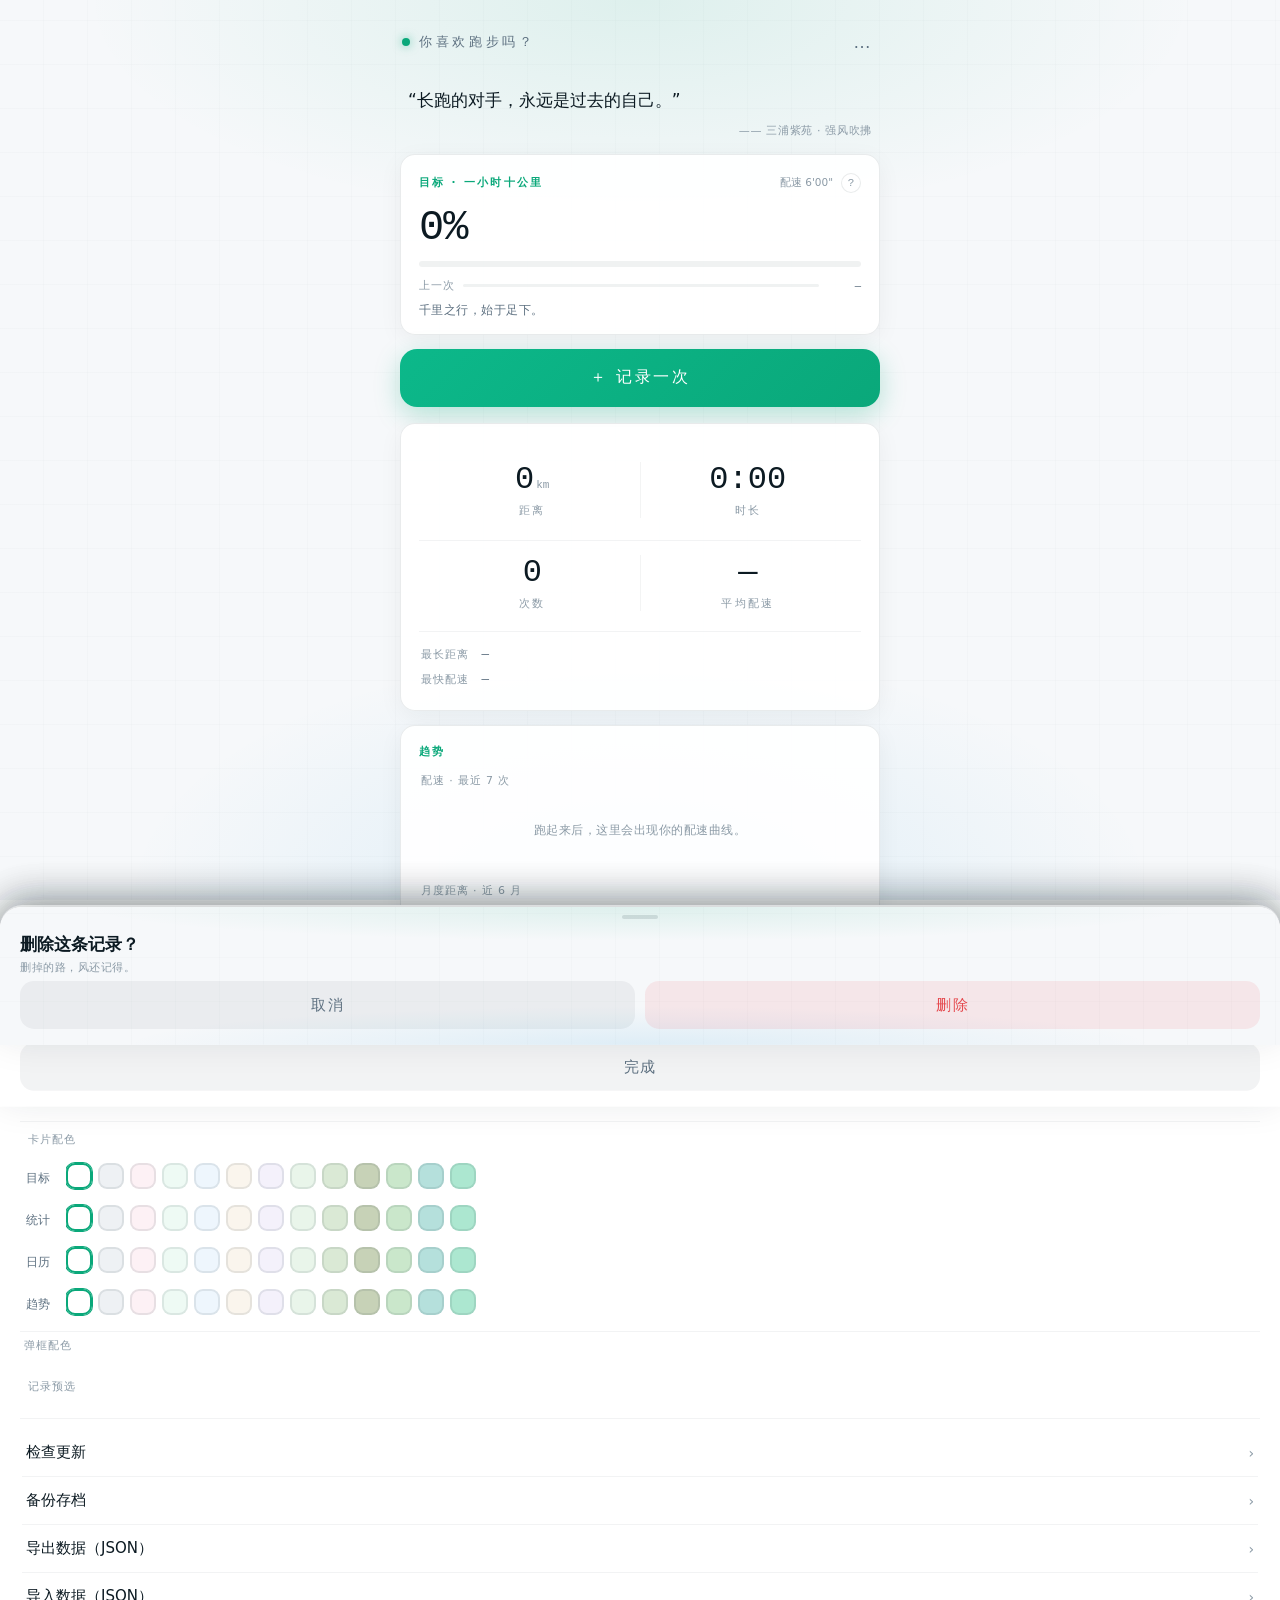
==== commit ac31ea0e: "目标卡移除累计距离进度条（保留综合含金量 + 上一次）" ====
--- a/index.html
+++ b/index.html
@@ -408,12 +408,7 @@
 .chart{width:100%;}
 .chart svg{width:100%;height:auto;display:block;}
 .chart-empty{font-size:12px;color:var(--weak);text-align:center;padding:26px 0 30px;letter-spacing:.04em;}
-/* 目标卡累计距离 */
-.cum-row{display:flex;align-items:center;gap:8px;margin-top:10px;}
-.cum-lbl{flex:0 0 auto;font-size:11px;color:var(--weak);letter-spacing:.06em;}
-.cum-bar{flex:1;height:4px;border-radius:999px;background:rgba(13,32,45,.06);overflow:hidden;}
-.cum-fill{height:100%;width:0;border-radius:999px;background:linear-gradient(90deg,rgba(10,168,122,.55),rgba(11,142,214,.65));transition:width .6s cubic-bezier(.22,.61,.36,1);}
-.cum-val{flex:0 0 auto;font-size:11px;color:var(--sub);font-variant-numeric:tabular-nums;min-width:64px;text-align:right;}
+
 </style>
 </head>
 <body>
@@ -451,11 +446,6 @@
       <span class="last-val mono" id="goalLastVal">&mdash;</span>
     </div>
     <p class="goal-pred mono" id="goalPred"></p>
-    <div class="cum-row">
-      <span class="cum-lbl">累计距离</span>
-      <div class="cum-bar"><div class="cum-fill" id="goalCumBar"></div></div>
-      <span class="cum-val mono" id="goalCumVal">&mdash;</span>
-    </div>
     <p class="poem" id="goalPoem"></p>
   </section>
 
@@ -744,11 +734,20 @@
 <div class="toast" id="toast"></div>
 <input type="file" id="importFile" accept="application/json,.json,text/plain" style="display:none">
 
+<!-- JS 模块（构建时拼接为单个 <script>） -->
 <script>
 (function(){
 'use strict';
 
-var KEY = 'hakone_records_v1';
+var STORE = {
+  records: 'hakone_records_v1',
+  bg: 'hakone_bg_v1',
+  cardBg: 'hakone_cardbg_v1',
+  presets: 'hakone_presets_v1',
+  sheetBg: 'hakone_sheetbg_v1',
+  eggs: 'hakone_eggs_v1'
+};
+var SCHEMA_VERSION = 2; // 存档结构：v2 = { schema, records }，v1 = 纯数组
 var GOAL_KM = 10;
 var GOAL_PACE = 360; // 6'00"/km，单位秒
 var PACE_FLOOR = 480; // 8'00''/km：配速达成 0% 的锚点
@@ -776,8 +775,9 @@
   { t:'一步，又一步，十公里就在那里。', a:'跑步随想' }
 ];
 
-var APP_VERSION = '1.0.23';
+var APP_VERSION = '1.1.0';
 var APP_CHANGELOG = [
+  'v1.1.0 · 应用架构重构优化：存档升级为带版本号的新格式（旧数据自动兼容）、日历与统计渲染更流畅、代码模块化',
   'v1.0.23 · 新增趋势图表：配速最近 7 次曲线、月度距离近 6 月柱状图；目标卡新增累计距离进度条',
   'v1.0.22 · 菜单新增弹框配色，可统一设置所有弹框背景颜色',
   'v1.0.21 · 记录完成弹出击掌庆祝（屏幕晃动＋礼花）；记录表单新增距离/时长/感受预选值，可在菜单修改；距离时长默认显示 0',
@@ -812,13 +812,16 @@
 /* ---------- 存储 ---------- */
 function load(){
   try{
-    var raw = localStorage.getItem(KEY);
-    var arr = raw ? JSON.parse(raw) : [];
-    return Array.isArray(arr) ? arr : [];
+    var raw = localStorage.getItem(STORE.records);
+    if(!raw) return [];
+    var parsed = JSON.parse(raw);
+    if(Array.isArray(parsed)) return parsed; // v1：纯数组
+    if(parsed && typeof parsed === 'object' && Array.isArray(parsed.records)) return parsed.records; // v2
+    return [];
   }catch(e){ return []; }
 }
 function save(){
-  try{ localStorage.setItem(KEY, JSON.stringify(records)); }catch(e){}
+  try{ localStorage.setItem(STORE.records, JSON.stringify({ schema: SCHEMA_VERSION, records: records })); }catch(e){}
 }
 
 /* ---------- 数据导入导出 ---------- */
@@ -826,6 +829,7 @@
   return JSON.stringify({
     app: 'hakone-ekiden',
     version: APP_VERSION,
+    schema: SCHEMA_VERSION,
     exportedAt: new Date().toISOString(),
     records: records
   });
@@ -1016,12 +1020,6 @@
   var pct = b ? b.pct : 0;
   $('goalBar').style.width = (pct*100) + '%';
   $('goalPct').textContent = Math.round(pct*100) + '%';
-  // 累计距离：距离目标的里程进度
-  var cum = totalDist();
-  var cumPct = Math.min(1, cum / GOAL_KM);
-  $('goalCumBar').style.width = (cumPct*100) + '%';
-  $('goalCumVal').textContent = cum >= GOAL_KM - 0.005 ? '10 km 达成' : cum.toFixed(1) + ' / 10 km';
-
 
   // 上一次：最近一次跑步的含金量
   var last = null;
@@ -1080,27 +1078,43 @@
   records.forEach(function(r){ (byDate[r.date] = byDate[r.date] || []).push(r); });
 
   var grid = $('calGrid');
-  grid.innerHTML = '';
-  for(var i = 0; i < offset; i++){
-    var b = document.createElement('div');
-    b.className = 'day blank';
-    grid.appendChild(b);
-  }
-  for(var d = 1; d <= dim; d++){
-    var date = y + '-' + pad(m+1) + '-' + pad(d);
-    var cell = document.createElement('div');
-    cell.className = 'day';
-    if(date === todayStr) cell.classList.add('today');
-    if(byDate[date]) cell.classList.add('has');
-    var num = document.createElement('span');
-    num.textContent = d;
-    var mark = document.createElement('span');
-    mark.className = 'mark';
-    if(byDate[date]) mark.textContent = '强';
-    cell.appendChild(num);
-    cell.appendChild(mark);
-    cell.addEventListener('click', (function(date){ return function(){ openDetail(date); }; })(date));
-    grid.appendChild(cell);
+  var sameMonth = grid.getAttribute('data-ym') === (y + '-' + m);
+  grid.setAttribute('data-ym', y + '-' + m);
+  if(!sameMonth){
+    grid.innerHTML = '';
+    for(var i = 0; i < offset; i++){
+      var b = document.createElement('div');
+      b.className = 'day blank';
+      grid.appendChild(b);
+    }
+    for(var d = 1; d <= dim; d++){
+      var date = y + '-' + pad(m+1) + '-' + pad(d);
+      var cell = document.createElement('div');
+      cell.className = 'day';
+      cell.setAttribute('data-date', date);
+      if(date === todayStr) cell.classList.add('today');
+      if(byDate[date]) cell.classList.add('has');
+      var num = document.createElement('span');
+      num.textContent = d;
+      var mark = document.createElement('span');
+      mark.className = 'mark';
+      if(byDate[date]) mark.textContent = '强';
+      cell.appendChild(num);
+      cell.appendChild(mark);
+      cell.addEventListener('click', (function(date){ return function(){ openDetail(date); }; })(date));
+      grid.appendChild(cell);
+    }
+  } else {
+    var cells = grid.children;
+    for(var k = 0; k < cells.length; k++){
+      var c = cells[k];
+      var dt = c.getAttribute('data-date');
+      if(!dt) continue;
+      c.classList.toggle('today', dt === todayStr);
+      c.classList.toggle('has', !!byDate[dt]);
+      var mk = c.querySelector('.mark');
+      if(mk) mk.textContent = byDate[dt] ? '强' : '';
+    }
   }
 }
 
@@ -1482,7 +1496,6 @@
 
 
 /* ---------- 背景选择 ---------- */
-var BG_KEY = 'hakone_bg_v1';
 var BGS = [
   { id:'default', name:'默认', color:'#f6f8fa', image:'radial-gradient(70% 40% at 50% 0%, rgba(10,168,122,.10), transparent 62%), radial-gradient(65% 45% at 50% 100%, rgba(11,142,214,.10), transparent 62%), repeating-linear-gradient(0deg, transparent 0 43px, rgba(13,32,45,.035) 44px), repeating-linear-gradient(90deg, transparent 0 43px, rgba(13,32,45,.035) 44px)', size:'auto' },
   { id:'snow', name:'晴空白', color:'#ffffff', image:'none', size:'auto' },
@@ -1509,7 +1522,7 @@
 function applyBg(id){
   if(id === 'default') document.body.removeAttribute('data-bg');
   else document.body.setAttribute('data-bg', id);
-  try{ localStorage.setItem(BG_KEY, id); }catch(e){}
+  try{ localStorage.setItem(STORE.bg, id); }catch(e){}
   renderBgRow(id);
 }
 function renderBgRow(active){
@@ -1533,7 +1546,6 @@
 
 
 /* ---------- 卡片配色 ---------- */
-var CARD_BG_KEY = 'hakone_cardbg_v1';
 var CARD_IDS = [
   { id:'goal', label:'目标', el:'goalCard' },
   { id:'stat', label:'统计', el:'statCard' },
@@ -1557,10 +1569,10 @@
 ];
 var cardBg = loadCardBg();
 function loadCardBg(){
-  try{ var o = JSON.parse(localStorage.getItem(CARD_BG_KEY) || ''); if(o && typeof o === 'object') return o; }catch(e){}
+  try{ var o = JSON.parse(localStorage.getItem(STORE.cardBg) || ''); if(o && typeof o === 'object') return o; }catch(e){}
   return {};
 }
-function saveCardBg(){ try{ localStorage.setItem(CARD_BG_KEY, JSON.stringify(cardBg)); }catch(e){} }
+function saveCardBg(){ try{ localStorage.setItem(STORE.cardBg, JSON.stringify(cardBg)); }catch(e){} }
 function applyCardTint(cardId, tintId){
   var info = null;
   CARD_IDS.forEach(function(x){ if(x.id === cardId) info = x; });
@@ -1603,7 +1615,6 @@
 }
 
 /* ---------- 记录预选 ---------- */
-var PRESETS_KEY = 'hakone_presets_v1';
 var PRESET_DEFAULTS = {
   dist: ['3','5','10'],
   dur: ['30','45','60'],
@@ -1612,7 +1623,7 @@
 var presets = loadPresets();
 function loadPresets(){
   var o = null;
-  try{ o = JSON.parse(localStorage.getItem(PRESETS_KEY) || ''); }catch(e){}
+  try{ o = JSON.parse(localStorage.getItem(STORE.presets) || ''); }catch(e){}
   if(!o || typeof o !== 'object'){
     return JSON.parse(JSON.stringify(PRESET_DEFAULTS));
   }
@@ -1621,7 +1632,7 @@
   });
   return o;
 }
-function savePresets(){ try{ localStorage.setItem(PRESETS_KEY, JSON.stringify(presets)); }catch(e){} }
+function savePresets(){ try{ localStorage.setItem(STORE.presets, JSON.stringify(presets)); }catch(e){} }
 function presetChipHtml(kind, val, idx){
   var unit = kind === 'dist' ? ' km' : (kind === 'dur' ? ' min' : '');
   return '<button type="button" class="chip preset-chip" data-kind="'+kind+'" data-idx="'+idx+'">'+val+unit+'</button>';
@@ -1700,7 +1711,6 @@
 });
 
 /* ---------- 弹框配色 ---------- */
-var SHEET_BG_KEY = 'hakone_sheetbg_v1';
 var SHEET_TINTS = [
   { id:'default', name:'默认', color:'#ffffff' },
   { id:'mist', name:'雾灰', color:'#eef1f4' },
@@ -1720,7 +1730,7 @@
   var body = document.body;
   if(id === 'default') body.removeAttribute('data-sheetbg');
   else body.setAttribute('data-sheetbg', id);
-  try{ localStorage.setItem(SHEET_BG_KEY, id); }catch(e){}
+  try{ localStorage.setItem(STORE.sheetBg, id); }catch(e){}
   renderSheetBgRow(id);
 }
 function renderSheetBgRow(active){
@@ -1783,7 +1793,6 @@
 });
 
 /* ---------- 彩蛋 ---------- */
-var EGG_KEY = 'hakone_eggs_v1';
 var eggTriggered = loadEggs();
 var eggQueue = [];
 var eggDefs = [
@@ -1794,18 +1803,84 @@
   { id:'total_10k',   emoji:'🌱', title:'累计 10 公里',     msg:'从 0 到 10 公里，每一步都算数。',           cond:function(){ return totalDist() >= 10; } },
   { id:'total_100k',  emoji:'🌟', title:'累计 100 公里',    msg:'100 公里，这是十次十公里的坚持。',         cond:function(){ return totalDist() >= 100; } },
   { id:'count_10',    emoji:'🎽', title:'第 10 次跑步',     msg:'十次了，习惯正在长成。',                    cond:function(){ return records.length >= 10; } },
-  { id:'count_100',   emoji:'🏅', title:'第 100 次跑步',    msg:'一百次，你已经是一个跑者了。',              cond:function(){ return records.length >= 100; } }
+  { id:'count_100',   emoji:'🏅', title:'第 100 次跑步',    msg:'一百次，你已经是一个跑者了。',              cond:function(){ return records.length >= 100; } },
+  // —— 单次里程 ——
+  { id:'first_3k',    emoji:'🐾', title:'首次 3 公里',       msg:'三公里，热身结束，故事才刚刚开始。',          cond:function(){ return records.some(function(r){ return r.distance >= 3; }); } },
+  { id:'first_7k',    emoji:'🏔️', title:'首次 7 公里',       msg:'七公里，越过山丘，还剩三公里。',              cond:function(){ return records.some(function(r){ return r.distance >= 7; }); } },
+  { id:'first_8k',    emoji:'🛤️', title:'首次 8 公里',       msg:'八公里，终点已经看得见轮廓了。',              cond:function(){ return records.some(function(r){ return r.distance >= 8; }); } },
+  // —— 单次配速 ——
+  { id:'first_pace7', emoji:'🌬️', title:'配速进 7',          msg:'七分配，不快，但你已经跑起来了。',            cond:function(){ return records.some(function(r){ return r.distance > 0 && r.dur > 0 && r.dur/r.distance <= 420; }); } },
+  { id:'first_pace5', emoji:'⚡', title:'配速进 5',           msg:'五分配，风会给你让路。',                      cond:function(){ return records.some(function(r){ return r.distance > 0 && r.dur > 0 && r.dur/r.distance <= 300; }); } },
+  // —— 单次时长 ——
+  { id:'first_dur30', emoji:'⏳', title:'连续跑 30 分钟',     msg:'三十分钟，心跳和呼吸找到了同一拍。',          cond:function(){ return records.some(function(r){ return r.dur >= 1800; }); } },
+  { id:'first_dur45', emoji:'🔋', title:'连续跑 45 分钟',     msg:'四十五分钟，一小时没那么远了。',              cond:function(){ return records.some(function(r){ return r.dur >= 2700; }); } },
+  // —— 5km 目标 ——
+  { id:'fivek_sub30', emoji:'🎯', title:'5 公里跑进 30 分钟', msg:'五公里半小时，你和目标打了个平手。',         cond:function(){ return records.some(function(r){ return r.distance >= 4.995 && r.dur > 0 && r.dur/r.distance <= GOAL_PACE; }); } },
+  // —— 累计距离 ——
+  { id:'total_30k',   emoji:'🌿', title:'累计 30 公里',       msg:'三十公里，习惯开始发芽。',                    cond:function(){ return totalDist() >= 30; } },
+  { id:'total_50k',   emoji:'🌳', title:'累计 50 公里',       msg:'五十公里，从 0 到半百，每一步都算数。',       cond:function(){ return totalDist() >= 50; } },
+  { id:'total_200k',  emoji:'🌌', title:'累计 200 公里',      msg:'两百公里，你已经是另一个自己了。',            cond:function(){ return totalDist() >= 200; } },
+  // —— 累计时长 ——
+  { id:'total_10h',   emoji:'⏰', title:'累计 10 小时',       msg:'十小时，时间在你脚下悄悄缩短。',              cond:function(){ return totalDur() >= 36000; } },
+  // —— 次数 ——
+  { id:'count_30',    emoji:'🎖️', title:'第 30 次跑步',      msg:'三十次，跑步变成了日子的一部分。',            cond:function(){ return records.length >= 30; } },
+  { id:'count_50',    emoji:'🔥', title:'第 50 次跑步',      msg:'五十次，风雨无阻，你已经上瘾了。',            cond:function(){ return records.length >= 50; } },
+  // —— 习惯 ——
+  { id:'streak_3',    emoji:'🌤️', title:'连续 3 天',         msg:'三天，一个好习惯正在成形。',                  cond:function(){ return maxStreak() >= 3; } },
+  { id:'streak_7',    emoji:'☀️', title:'连续 7 天',         msg:'连续七天，你已经停不下来了。',                cond:function(){ return maxStreak() >= 7; } },
+  { id:'week_15k',    emoji:'📅', title:'一周 15 公里',      msg:'一周十五公里，周末可以奖励自己了。',          cond:function(){ return maxWeekDist() >= 15; } },
+  // —— 时段 ——
+  { id:'morning_run', emoji:'🌅', title:'首次晨跑',          msg:'清晨的路，只有你和风。',                      cond:function(){ return records.some(function(r){ var h = new Date(r.ts).getHours(); return h >= 6 && h < 9; }); } },
+  { id:'night_run',   emoji:'🌙', title:'首次夜跑',          msg:'路灯亮起时，你还在跑。',                      cond:function(){ return records.some(function(r){ return new Date(r.ts).getHours() >= 20; }); } },
+  // —— 目标 ——
+  { id:'progress_50', emoji:'🌓', title:'进度过半',          msg:'过半了，终点在向你招手。',                    cond:function(){ var b = bestProof(); return !!b && b.pct >= 0.5; } }
 ];
 function loadEggs(){
-  try{ var a = JSON.parse(localStorage.getItem(EGG_KEY)); return Array.isArray(a) ? a : []; }catch(e){ return []; }
+  try{ var a = JSON.parse(localStorage.getItem(STORE.eggs)); return Array.isArray(a) ? a : []; }catch(e){ return []; }
 }
 function saveEggs(){
-  try{ localStorage.setItem(EGG_KEY, JSON.stringify(eggTriggered)); }catch(e){}
+  try{ localStorage.setItem(STORE.eggs, JSON.stringify(eggTriggered)); }catch(e){}
 }
 function totalDist(){
   var s = 0;
   records.forEach(function(r){ s += r.distance; });
   return s;
+}
+function totalDur(){
+  var s = 0;
+  records.forEach(function(r){ s += (r.dur || 0); });
+  return s;
+}
+function maxStreak(){
+  var set = {};
+  records.forEach(function(r){ if(r.date) set[r.date] = true; });
+  var dates = Object.keys(set).sort();
+  if(!dates.length) return 0;
+  var best = 1, cur = 1;
+  for(var i = 1; i < dates.length; i++){
+    var prev = new Date(dates[i-1]);
+    prev.setDate(prev.getDate() + 1);
+    var expect = prev.getFullYear() + '-' + pad(prev.getMonth()+1) + '-' + pad(prev.getDate());
+    if(dates[i] === expect) cur++; else cur = 1;
+    if(cur > best) best = cur;
+  }
+  return best;
+}
+function maxWeekDist(){
+  var map = {};
+  records.forEach(function(r){ if(!r.date || !r.distance) return; map[r.date] = (map[r.date] || 0) + r.distance; });
+  var days = Object.keys(map).sort();
+  var best = 0;
+  for(var i = 0; i < days.length; i++){
+    var sum = 0;
+    for(var j = i; j < days.length; j++){
+      var span = Math.round((new Date(days[j]) - new Date(days[i])) / 86400000);
+      if(span > 6) break;
+      sum += map[days[j]];
+    }
+    if(sum > best) best = sum;
+  }
+  return best;
 }
 function checkEggs(){
   eggDefs.forEach(function(def){
@@ -1895,7 +1970,7 @@
   });
 }
 
-bind('menuBtn', 'click', function(){ renderPresetSettings(); renderSheetBgRow(localStorage.getItem(SHEET_BG_KEY) || 'default'); openSheet($('menuSheet')); });
+bind('menuBtn', 'click', function(){ renderPresetSettings(); renderSheetBgRow(localStorage.getItem(STORE.sheetBg) || 'default'); openSheet($('menuSheet')); });
 bind('menuClose', 'click', closeSheets);
 bind('menuCheckUpdate', 'click', function(){ closeSheets(); callNative('checkUpdate'); });
 bind('menuBackup', 'click', function(){ closeSheets(); callNative('backupNow'); });
@@ -1932,7 +2007,7 @@
   calCursor = new Date(now.getFullYear(), now.getMonth(), 1);
   $('menuVer').textContent = '版本 v' + APP_VERSION;
   var savedBg = 'default';
-  try{ savedBg = localStorage.getItem(BG_KEY) || 'default'; }catch(e){}
+  try{ savedBg = localStorage.getItem(STORE.bg) || 'default'; }catch(e){}
   if(savedBg !== 'default') document.body.setAttribute('data-bg', savedBg);
   renderBgRow(savedBg);
   CARD_IDS.forEach(function(info){
@@ -1940,12 +2015,13 @@
     if(t !== 'default'){ var el = $(info.el); if(el) el.classList.add('tint-' + t); }
   });
   renderCardBgRows();
-  try{ var savedSheetBg = localStorage.getItem(SHEET_BG_KEY) || "default"; if(savedSheetBg !== "default") document.body.setAttribute("data-sheetbg", savedSheetBg); }catch(e){}
+  try{ var savedSheetBg = localStorage.getItem(STORE.sheetBg) || "default"; if(savedSheetBg !== "default") document.body.setAttribute("data-sheetbg", savedSheetBg); }catch(e){}
   renderQuote();
   refreshAll();
   checkEggs();
 })();
 })();
 </script>
+
 </body>
 </html>
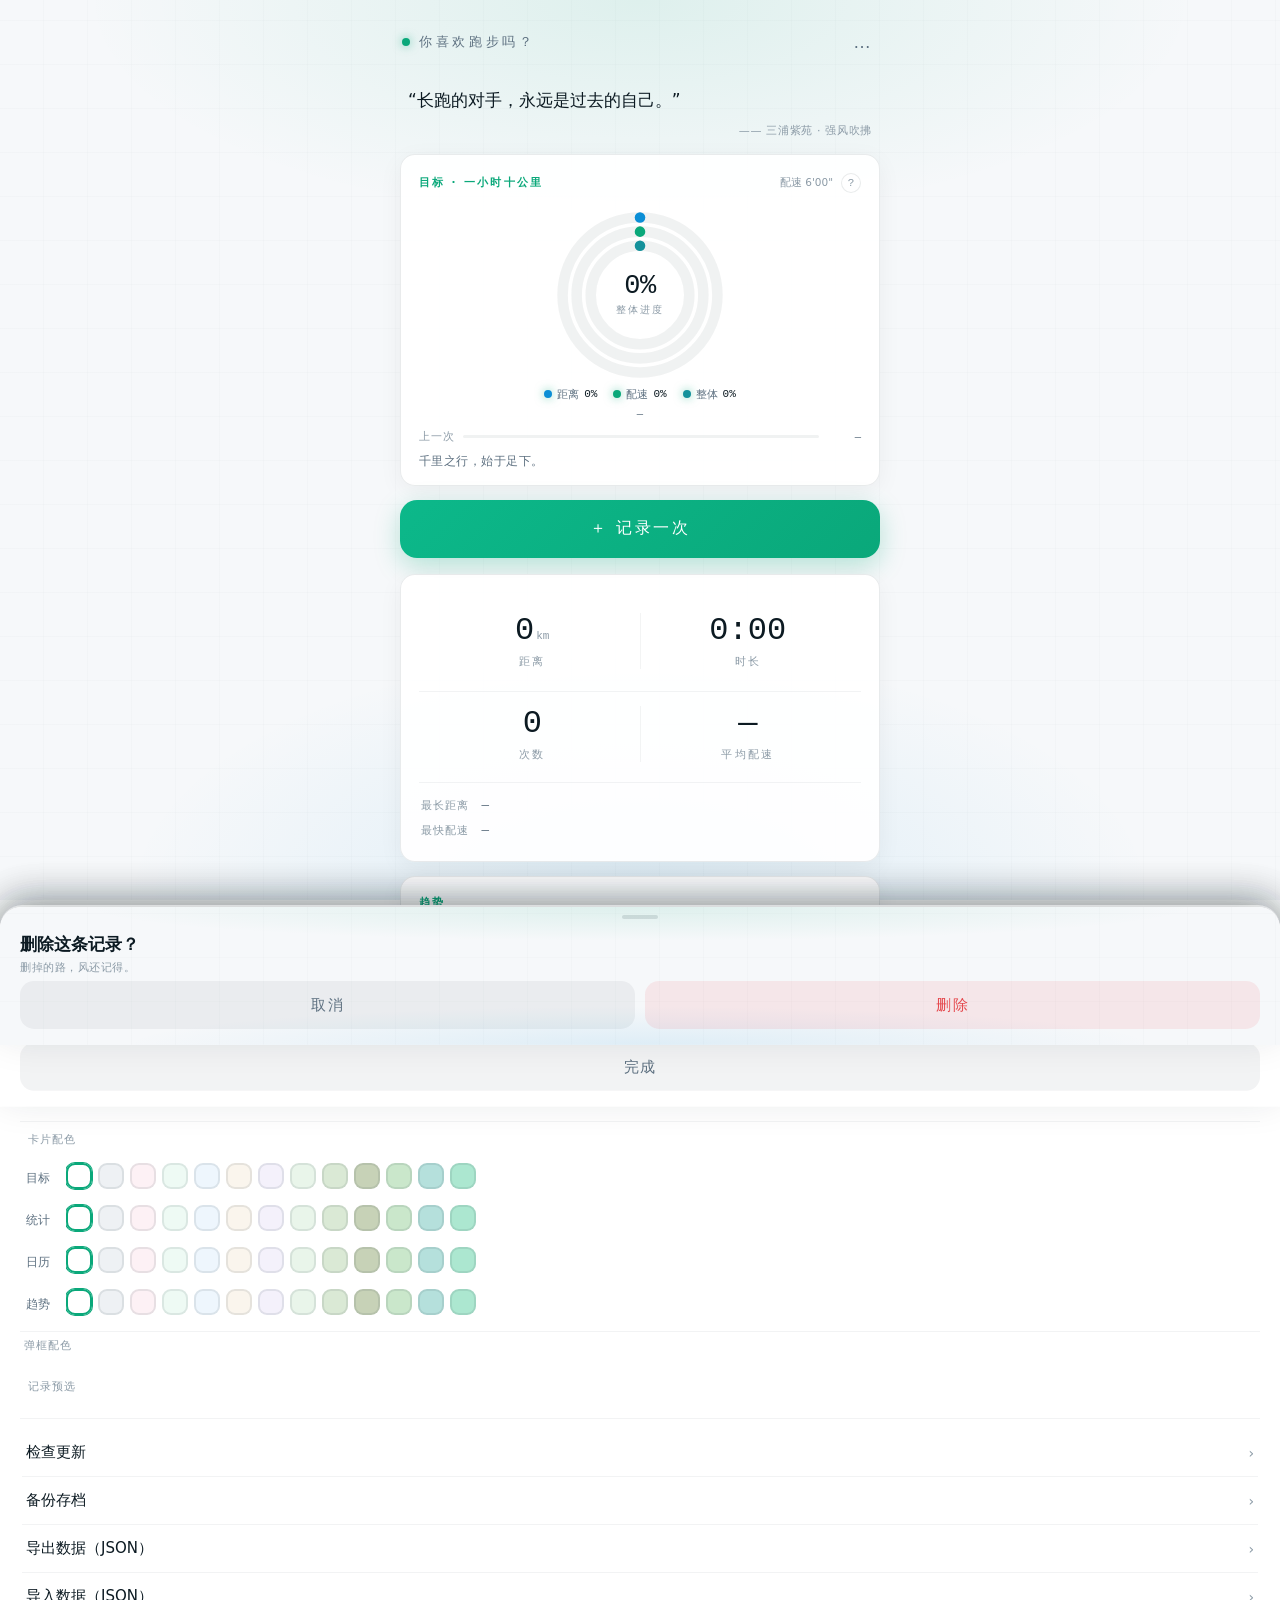
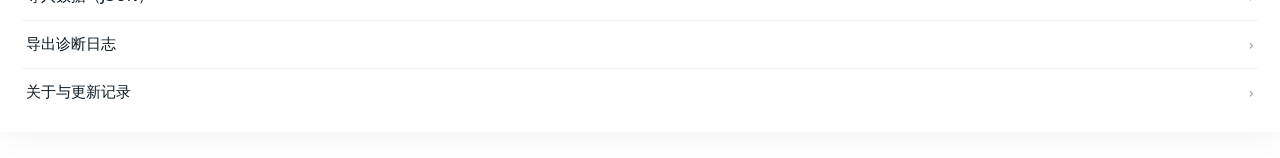
==== commit a8f05364: "目标卡改为同心三环（距离/配速/整体）；配速环带超额加成（每快15秒+5%）" ====
--- a/index.html
+++ b/index.html
@@ -179,6 +179,27 @@
 .info-v{font-size:13px;color:var(--ink);line-height:1.6;}
 .info-eg{margin-top:12px;font-size:11.5px;color:var(--green);background:rgba(10,168,122,.06);border:1px solid rgba(10,168,122,.16);border-radius:10px;padding:8px 12px;text-align:center;}
 .poem{margin-top:10px;font-size:11.5px;color:var(--sub);letter-spacing:.04em;}
+/* ---------- 目标环 ---------- */
+.rings{position:relative;width:176px;height:176px;margin:6px auto 4px;}
+.rings svg{position:absolute;inset:0;width:100%;height:100%;display:block;transform:rotate(-90deg);}
+.ring-track{fill:none;stroke:rgba(13,32,45,.06);stroke-width:6;}
+.ring-arc{fill:none;stroke-width:6;stroke-linecap:round;stroke-dasharray:0 999;transition:stroke-dasharray .6s cubic-bezier(.22,.61,.36,1);}
+#ringDistArc{stroke:var(--blue);}
+#ringPaceArc{stroke:var(--green);}
+#ringGoalArc{stroke:#14919b;}
+.ring-arc.done{stroke:#d9a441;}
+.ring-center{position:absolute;inset:0;display:flex;flex-direction:column;align-items:center;justify-content:center;gap:3px;pointer-events:none;}
+.ring-center-val{font-size:27px;font-weight:500;color:var(--ink);letter-spacing:-.02em;line-height:1;}
+.ring-center-val.done{color:#c98a2e;}
+.ring-center-lbl{font-size:10px;color:var(--weak);letter-spacing:.22em;}
+.ring-legend{display:flex;justify-content:center;gap:16px;margin:4px 0 6px;flex-wrap:wrap;}
+.lg{display:flex;align-items:center;gap:5px;font-size:11px;color:var(--sub);}
+.lg b{color:var(--ink);font-weight:500;}
+.dot{width:8px;height:8px;border-radius:50%;display:inline-block;flex:0 0 auto;}
+.d-dist{background:var(--blue);}
+.d-pace{background:var(--green);}
+.d-goal{background:#14919b;}
+.ring-note{font-size:10.5px;color:var(--sub);text-align:center;margin:0 0 4px;white-space:nowrap;overflow:hidden;text-overflow:ellipsis;}
 
 /* ---------- 记录按钮 ---------- */
 .record-btn{
@@ -435,11 +456,26 @@
         <button class="info-btn" id="goalInfo" aria-label="进度如何计算">?</button>
       </div>
     </div>
-    <div class="goal-nums">
-      <span class="big mono" id="goalPct">0%</span>
-    </div>
-    <div class="bar"><div class="bar-fill" id="goalBar"></div></div>
-    <div class="goal-best mono" id="goalBest"></div>
+    <div class="rings">
+      <svg viewBox="0 0 100 100" width="176" height="176" aria-hidden="true">
+        <circle class="ring-track" cx="50" cy="50" r="44"></circle>
+        <circle class="ring-arc" id="ringDistArc" cx="50" cy="50" r="44"></circle>
+        <circle class="ring-track" cx="50" cy="50" r="36"></circle>
+        <circle class="ring-arc" id="ringPaceArc" cx="50" cy="50" r="36"></circle>
+        <circle class="ring-track" cx="50" cy="50" r="28"></circle>
+        <circle class="ring-arc" id="ringGoalArc" cx="50" cy="50" r="28"></circle>
+      </svg>
+      <div class="ring-center">
+        <span class="ring-center-val mono" id="ringGoalPct">0%</span>
+        <span class="ring-center-lbl">整体进度</span>
+      </div>
+    </div>
+    <div class="ring-legend">
+      <span class="lg"><i class="dot d-dist"></i>距离 <b class="mono" id="ringDistPct">0%</b></span>
+      <span class="lg"><i class="dot d-pace"></i>配速 <b class="mono" id="ringPacePct">0%</b></span>
+      <span class="lg"><i class="dot d-goal"></i>整体 <b class="mono" id="ringGoalPctSub">0%</b></span>
+    </div>
+    <p class="ring-note mono" id="ringNote"></p>
     <div class="last-row">
       <span class="last-lbl">上一次</span>
       <div class="last-bar"><div class="last-fill" id="goalLastBar"></div></div>
@@ -603,30 +639,30 @@
   </div>
   <div class="sheet-body info-body">
     <div class="info-item">
-      <div class="info-k">单次含金量</div>
-      <div class="info-v">距离达成 &times; (50% + 50% &times; 配速达成)</div>
+      <div class="info-k">距离环</div>
+      <div class="info-v">最长单次 &divide; 10 km；超过 10 km 继续累积（不封顶）</div>
     </div>
     <div class="info-item">
-      <div class="info-k">距离达成</div>
-      <div class="info-v">本次距离 &divide; 10 km，封顶 100%</div>
+      <div class="info-k">配速环</div>
+      <div class="info-v">距离权重 &times; (25% + 75% &times; 配速达成)，距离达 8 km 权重满分；取历史最佳单次</div>
+    </div>
+    <div class="info-item">
+      <div class="info-k">整体环</div>
+      <div class="info-v">距离达成 &times; (50% + 50% &times; 配速达成)，取历史最佳单次</div>
     </div>
     <div class="info-item">
       <div class="info-k">配速达成</div>
-      <div class="info-v">6&#39;00&quot; 记 100%，8&#39;00&quot; 记 0%，中间线性</div>
-    </div>
-    <div class="info-item">
-      <div class="info-k">综合进度</div>
-      <div class="info-v">历史所有记录里，单次含金量最高的那一次</div>
+      <div class="info-v">6&#39;00&quot; 记 100%，8&#39;00&quot; 记 0%，中间线性；比 6&#39;00&quot; 快则每快 15 秒 +5%</div>
     </div>
     <div class="info-item">
       <div class="info-k">上一次</div>
-      <div class="info-v">最近一次跑步的含金量，仅供参考</div>
+      <div class="info-v">最近一次跑步的整体含金量，仅供参考</div>
     </div>
     <div class="info-item">
       <div class="info-k">达成条件</div>
-      <div class="info-v">出现一次 &ge;10 km 且配速 &le;6&#39;00&quot; 的记录</div>
-    </div>
-    <p class="info-eg mono">例：9 km @ 6&#39;00&quot; &rarr; 90% &times; 100% = 90%<br>慢跑也有积累：3 km @ 10&#39;00&quot; &rarr; 30% &times; 50% = 15%</p>
+      <div class="info-v">距离 &ge;10 km；配速环：距离 &ge;8 km 且配速 &le;6&#39;00&quot;</div>
+    </div>
+    <p class="info-eg mono">例：9 km @ 6&#39;00&quot; &rarr; 距离 90% / 配速 100% / 整体 90%<br>跑得快有加成：8 km @ 5&#39;45&quot; &rarr; 配速 105%</p>
   </div>
   <div class="sheet-foot">
     <button class="btn ghost" id="infoDone">知道啦</button>
@@ -751,6 +787,7 @@
 var GOAL_KM = 10;
 var GOAL_PACE = 360; // 6'00"/km，单位秒
 var PACE_FLOOR = 480; // 8'00''/km：配速达成 0% 的锚点
+var GOAL_PACE_KM = 8; // 配速环的距离门槛（8km 即视为配速检验达标，达成比整体简单）
 
 function $(id){ return document.getElementById(id); }
 
@@ -775,8 +812,9 @@
   { t:'一步，又一步，十公里就在那里。', a:'跑步随想' }
 ];
 
-var APP_VERSION = '1.1.0';
+var APP_VERSION = '1.1.1';
 var APP_CHANGELOG = [
+  'v1.1.1 · 目标卡移除累计距离进度条，界面更简洁',
   'v1.1.0 · 应用架构重构优化：存档升级为带版本号的新格式（旧数据自动兼容）、日历与统计渲染更流畅、代码模块化',
   'v1.0.23 · 新增趋势图表：配速最近 7 次曲线、月度距离近 6 月柱状图；目标卡新增累计距离进度条',
   'v1.0.22 · 菜单新增弹框配色，可统一设置所有弹框背景颜色',
@@ -1015,13 +1053,61 @@
   return best;
 }
 
+// 配速环：距离达 8km 视为配速检验达标；配速权重 75% 主导，达成比整体简单
+// 配速达成带超额加成：6'00"=100%，每快 15 秒 +5%（如 5'45" → 105%），不封顶
+function paceRingScore(paceSec){
+  if(paceSec >= PACE_FLOOR) return 0;
+  if(paceSec >= GOAL_PACE) return (PACE_FLOOR - paceSec) / (PACE_FLOOR - GOAL_PACE);
+  return 1 + (GOAL_PACE - paceSec) / 15 * 0.05;
+}
+function paceRingOf(r){
+  if(!r || !r.distance || !r.dur) return 0;
+  var distW8 = Math.min(1, r.distance / GOAL_PACE_KM);
+  return distW8 * (0.25 + 0.75 * paceRingScore(r.dur / r.distance));
+}
+function bestPaceRing(){
+  var best = null;
+  records.forEach(function(r){
+    if(!r.distance || !r.dur) return;
+    var pct = paceRingOf(r);
+    if(!best || pct > best.pct) best = { dist:r.distance, pace:r.dur/r.distance, pct:pct, date:r.date };
+  });
+  return best;
+}
+
+// 环形进度：pct 可超过 1（距离环不封顶），环满格、中心显示实际百分比
+// 同心三环：最外=距离(r44)、中间=配速(r36)、最内=整体(r28)
+var RING_C = { dist: 2 * Math.PI * 44, pace: 2 * Math.PI * 36, goal: 2 * Math.PI * 28 };
+function setRing(arcId, pctId, pct, C){
+  var clamped = Math.min(1, pct);
+  $(arcId).style.strokeDasharray = (clamped * C) + ' ' + C;
+  $(pctId).textContent = Math.round(pct * 100) + '%';
+  $(arcId).classList.toggle('done', pct >= 1);
+}
+
 function renderGoal(){
+  // 距离环（最外圈）：最长单次 / 10km，不封顶（超过 10km 继续累积）
+  var maxD = 0, maxDrec = null;
+  records.forEach(function(r){ if(r.distance && r.distance > maxD){ maxD = r.distance; maxDrec = r; } });
+  setRing('ringDistArc', 'ringDistPct', maxD / GOAL_KM, RING_C.dist);
+
+  // 配速环（中间圈）：历史最佳单次的配速含金量（考虑距离）
+  var bp = bestPaceRing();
+  setRing('ringPaceArc', 'ringPacePct', bp ? bp.pct : 0, RING_C.pace);
+
+  // 整体环（最内圈 + 中心）：历史最佳单次含金量（与之前保持一致）
   var b = bestProof();
-  var pct = b ? b.pct : 0;
-  $('goalBar').style.width = (pct*100) + '%';
-  $('goalPct').textContent = Math.round(pct*100) + '%';
-
-  // 上一次：最近一次跑步的含金量
+  var goalPct = b ? b.pct : 0;
+  setRing('ringGoalArc', 'ringGoalPct', goalPct, RING_C.goal);
+  $('ringGoalPctSub').textContent = Math.round(goalPct * 100) + '%';
+  $('ringGoalPct').classList.toggle('done', goalPct >= 1);
+
+  // 说明：最长距离 + 最佳配速那次
+  $('ringNote').textContent =
+    (maxDrec ? '最长 ' + maxDrec.distance.toFixed(2) + ' km' : '—') +
+    (bp ? ' · 最佳配速 ' + fmtPace(bp.pace) + ' @ ' + bp.dist.toFixed(2) + ' km' : '');
+
+  // 上一次：最近一次跑步的整体含金量
   var last = null;
   records.forEach(function(r){ if(!last || r.ts > last.ts) last = r; });
   if(last && last.distance && last.dur){
@@ -1034,18 +1120,16 @@
   }
 
   if(!b){
-    $('goalBest').textContent = '';
     $('goalPred').textContent = '';
     $('goalPoem').textContent = '千里之行，始于足下。';
     return;
   }
   var achieved = b.dist >= GOAL_KM - 0.005 && b.pace <= GOAL_PACE + 0.01;
-  $('goalBest').textContent = '最佳一次 · ' + b.dist.toFixed(2) + ' km · ' + fmtPace(b.pace);
   $('goalPred').textContent = '按此配速，10 km 预计 ' + fmtDuration(Math.round(b.pace * GOAL_KM));
   var poem;
   if(achieved) poem = '一小时十公里，抵达了。风替你欢呼。';
-  else if(pct < 0.25) poem = '路还长，先跑起来。';
-  else if(pct < 0.7) poem = '每一步，都在靠近那一小时。';
+  else if(b.pct < 0.25) poem = '路还长，先跑起来。';
+  else if(b.pct < 0.7) poem = '每一步，都在靠近那一小时。';
   else poem = '快到了，再远一点，再快一点。';
   $('goalPoem').textContent = poem;
 }
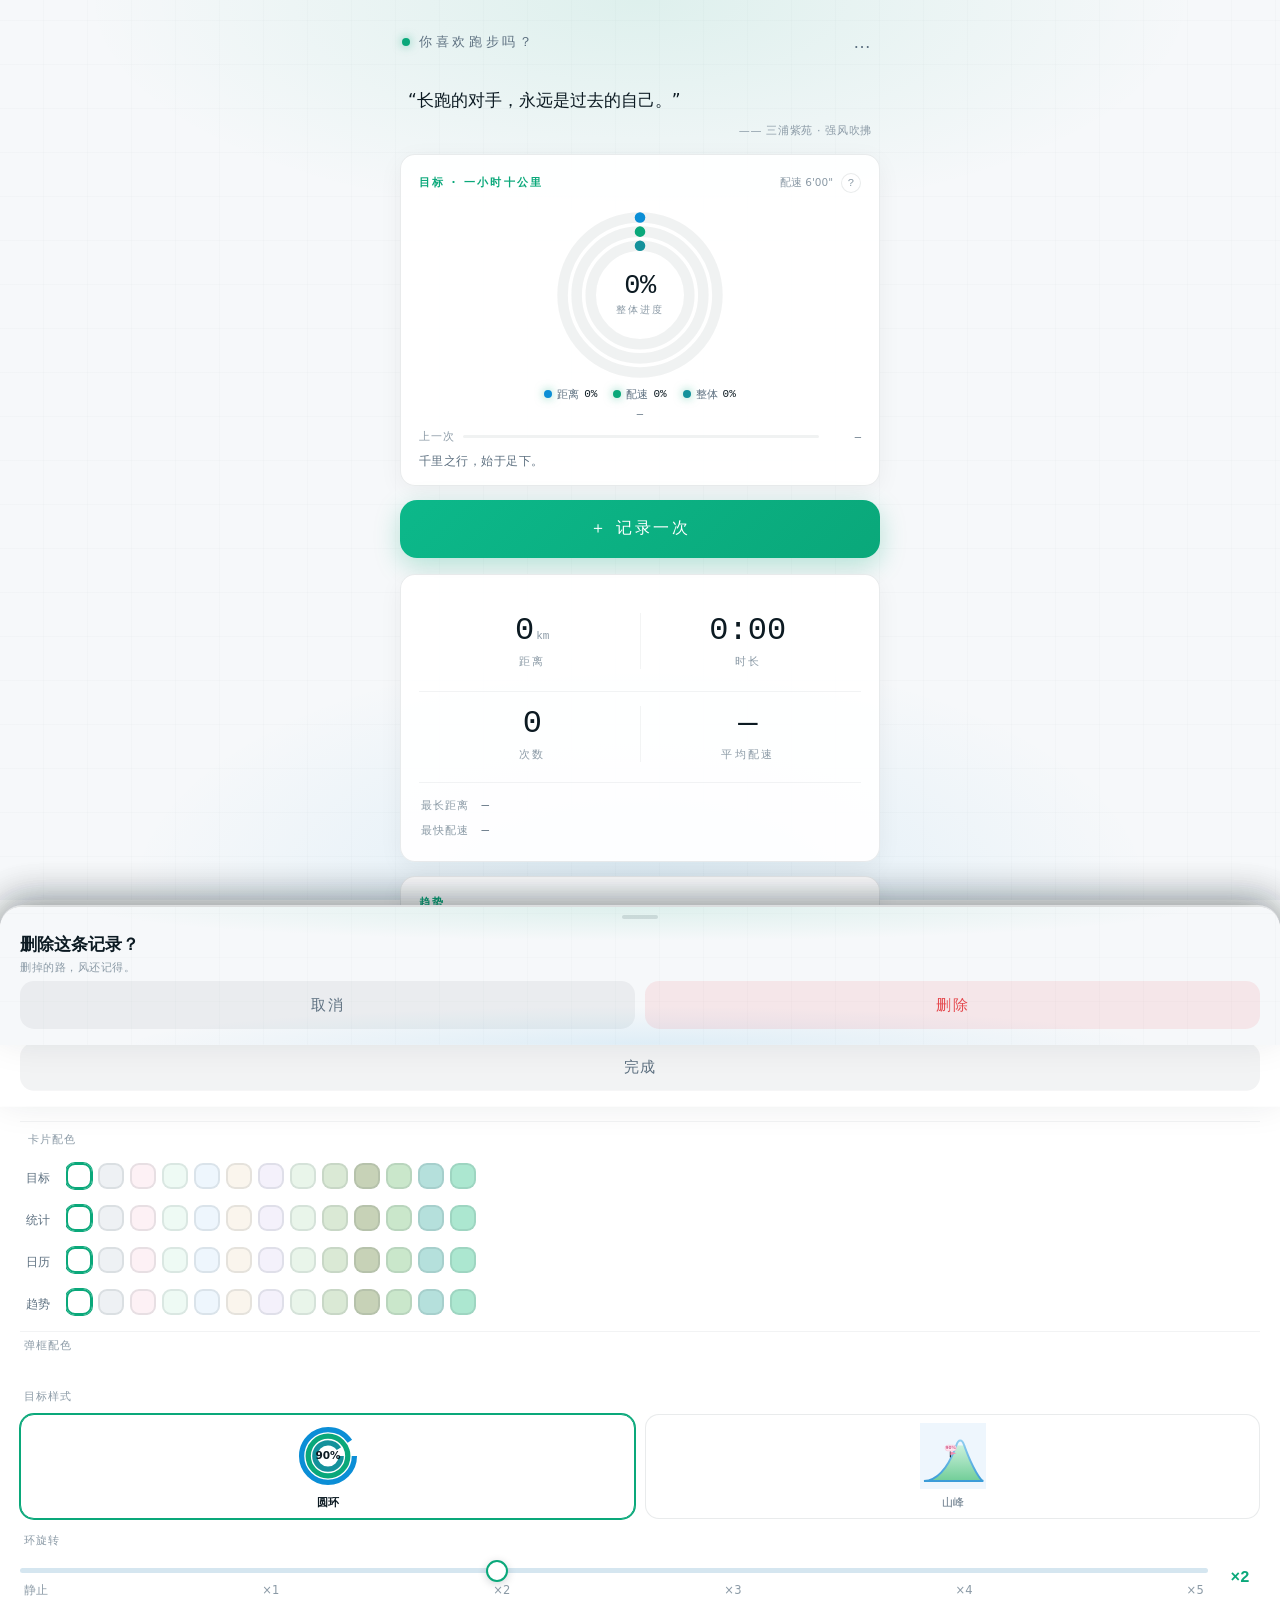
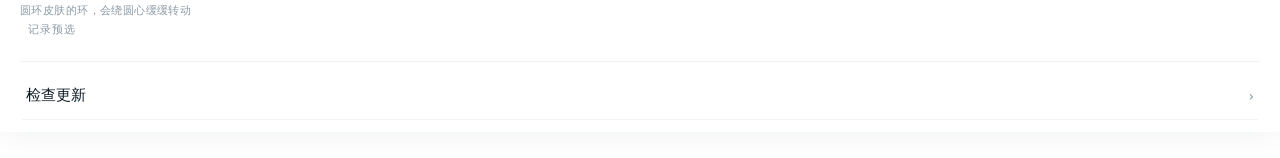
==== commit 8b7cc0e6: "v1.1.3: 圆环皮肤新增动态旋转（配速环反向），菜单可拖滑块调速（静止~5倍）" ====
--- a/index.html
+++ b/index.html
@@ -1,2111 +1,2671 @@
-<!DOCTYPE html>
-<html lang="zh-CN">
-<head>
-<meta charset="UTF-8">
-<meta name="viewport" content="width=device-width, initial-scale=1, viewport-fit=cover">
-<meta name="theme-color" content="#f6f8fa">
-<title>强风吹拂2</title>
+<!DOCTYPE html>
+<html lang="zh-CN">
+<head>
+<meta charset="UTF-8">
+<meta name="viewport" content="width=device-width, initial-scale=1, viewport-fit=cover">
+<meta name="theme-color" content="#f6f8fa">
+<title>强风吹拂2</title>
 <style>
-:root{
-  --bg:#f6f8fa;
-  --card:#ffffff;
-  --ink:#0c1a22;
-  --sub:#5d7080;
-  --weak:#8b9aa6;
-  --green:#0aa87a;
-  --blue:#0b8ed6;
-  --danger:#e5484d;
-  --line:rgba(13,32,45,.09);
-  --line-soft:rgba(13,32,45,.05);
-  --mono:ui-monospace,"SF Mono",Menlo,Consolas,monospace;
-  --sans:-apple-system,"PingFang SC","Microsoft YaHei",system-ui,sans-serif;
-}
+:root{
+  --bg:#f6f8fa;
+  --card:#ffffff;
+  --ink:#0c1a22;
+  --sub:#5d7080;
+  --weak:#8b9aa6;
+  --green:#0aa87a;
+  --blue:#0b8ed6;
+  --danger:#e5484d;
+  --line:rgba(13,32,45,.09);
+  --line-soft:rgba(13,32,45,.05);
+  --mono:ui-monospace,"SF Mono",Menlo,Consolas,monospace;
+  --sans:-apple-system,"PingFang SC","Microsoft YaHei",system-ui,sans-serif;
+}
+
+*{box-sizing:border-box;margin:0;padding:0;-webkit-tap-highlight-color:transparent;}
+html{-webkit-text-size-adjust:100%;}
+
+body::before{
+  content:'';
+  position:fixed;inset:0;z-index:-1;
+  background-color:var(--bg);
+  background-image:
+    radial-gradient(70% 40% at 50% 0%, rgba(10,168,122,.10), transparent 62%),
+    radial-gradient(65% 45% at 50% 100%, rgba(11,142,214,.10), transparent 62%),
+    repeating-linear-gradient(0deg, transparent 0 43px, rgba(13,32,45,.035) 44px),
+    repeating-linear-gradient(90deg, transparent 0 43px, rgba(13,32,45,.035) 44px);
+}
+
+body{
+  font-family:var(--sans);
+  color:var(--ink);
+
+  min-height:100vh;
+  min-height:100dvh;
+}
+
+.app{
+  max-width:520px;
+  margin:0 auto;
+  padding:calc(env(safe-area-inset-top) + 6px) 20px calc(env(safe-area-inset-bottom) + 110px);
+}
+
+.mono{font-family:var(--mono);font-variant-numeric:tabular-nums;}
+
+/* ---------- 顶栏 ---------- */
+.topbar{display:flex;align-items:center;gap:9px;padding:14px 2px 18px;}
+.dot{
+  width:8px;height:8px;border-radius:50%;
+  background:var(--green);
+  box-shadow:0 0 10px rgba(10,168,122,.55);
+  animation:breathe 2.6s ease-in-out infinite;
+}
+@keyframes breathe{0%,100%{opacity:.5;transform:scale(.85);}50%{opacity:1;transform:scale(1.05);}}
+.brand{font-size:13px;color:var(--sub);letter-spacing:.28em;font-weight:500;}
+.menu-btn{margin-left:auto;width:32px;height:32px;border:none;background:transparent;color:var(--sub);font-size:18px;line-height:1;cursor:pointer;border-radius:9px;}
+.menu-btn:active{background:rgba(13,32,45,.05);}
+.menu-list{padding:4px 2px 10px;}
+.menu-item{display:flex;justify-content:space-between;align-items:center;width:100%;padding:14px 4px;border:none;background:transparent;font-size:15px;color:var(--ink);cursor:pointer;border-bottom:1px solid var(--line-soft);font-family:var(--sans);}
+.menu-item:last-child{border-bottom:none;}
+.menu-item .arrow{color:var(--weak);font-size:14px;}
+.menu-item:active{color:var(--green);}
+
+/* ---------- 背景选择 ---------- */
+.bg-sec{padding:4px 4px 14px;border-bottom:1px solid var(--line-soft);margin-bottom:6px;}
+.bg-lbl{font-size:11px;color:var(--weak);letter-spacing:.1em;margin:0 0 10px 4px;}
+.bg-row{display:flex;gap:9px;overflow-x:auto;padding:2px 4px 10px;scrollbar-width:none;-webkit-overflow-scrolling:touch;}
+.bg-row::-webkit-scrollbar{display:none;}
+.bg-swatch{flex:0 0 auto;width:42px;height:42px;border-radius:13px;border:2px solid var(--line);background-color:#f6f8fa;cursor:pointer;padding:0;}
+.bg-swatch.on{border-color:var(--green);box-shadow:0 0 0 1px var(--green);}
+
+/* ---------- 卡片配色 ---------- */
+.cardbg-sec{padding:4px 4px 6px;border-bottom:1px solid var(--line-soft);margin-bottom:6px;}
+.cbg-row{display:flex;align-items:center;gap:8px;padding:4px 2px;}
+.cbg-label{flex:0 0 32px;font-size:12px;color:var(--sub);}
+.cbg-swatches{display:flex;gap:6px;overflow-x:auto;scrollbar-width:none;-webkit-overflow-scrolling:touch;padding:2px 0 6px;}
+.cbg-swatches::-webkit-scrollbar{display:none;}
+.cbg-swatch{flex:0 0 auto;width:26px;height:26px;border-radius:9px;border:2px solid var(--line);cursor:pointer;padding:0;}
+.cbg-swatch.on{border-color:var(--green);box-shadow:0 0 0 1px var(--green);}
+.card.tint-mist{background:rgba(238,241,244,.95);}
+.card.tint-sakura{background:rgba(253,241,245,.95);}
+.card.tint-mint{background:rgba(238,250,244,.95);}
+.card.tint-sky{background:rgba(238,246,253,.95);}
+.card.tint-cream{background:rgba(250,245,236,.95);}
+.card.tint-lav{background:rgba(244,241,251,.95);}
+.card.tint-grass{background:rgba(232,245,233,.95);}
+.card.tint-matcha{background:rgba(216,232,211,.95);}
+.card.tint-sage{background:rgba(197,208,180,.95);}
+.card.tint-moss{background:rgba(200,230,201,.95);}
+.card.tint-seafoam{background:rgba(178,223,219,.95);}
+.card.tint-celadon{background:rgba(168,230,206,.95);}
+
+body[data-bg="snow"]::before{background-color:#ffffff;background-image:none;}
+body[data-bg="mist"]::before{background-color:#eef1f4;background-image:none;}
+body[data-bg="sakura"]::before{background-color:#fdf1f5;background-image:none;}
+body[data-bg="mint"]::before{background-color:#eefaf4;background-image:none;}
+body[data-bg="sky"]::before{background-color:#eef6fd;background-image:none;}
+body[data-bg="cream"]::before{background-color:#faf5ec;background-image:none;}
+body[data-bg="lav"]::before{background-color:#f4f1fb;background-image:none;}
+body[data-bg="grass"]::before{background-color:#e8f5e9;background-image:none;}
+body[data-bg="matcha"]::before{background-color:#d8e8d3;background-image:none;}
+body[data-bg="sage"]::before{background-color:#c5d0b4;background-image:none;}
+body[data-bg="moss"]::before{background-color:#c8e6c9;background-image:none;}
+body[data-bg="seafoam"]::before{background-color:#b2dfdb;background-image:none;}
+body[data-bg="celadon"]::before{background-color:#a8e6ce;background-image:none;}
+body[data-bg="lines-h"]::before{background-color:#f7f8fa;background-image:repeating-linear-gradient(0deg, transparent 0 13px, rgba(13,32,45,.05) 14px);}
+body[data-bg="lines-v"]::before{background-color:#f7f8fa;background-image:repeating-linear-gradient(90deg, transparent 0 13px, rgba(13,32,45,.05) 14px);}
+body[data-bg="diag"]::before{background-color:#f7f8fa;background-image:repeating-linear-gradient(45deg, rgba(13,32,45,.05) 0 1px, transparent 1px 11px);}
+body[data-bg="grid"]::before{background-color:#f7f8fa;background-image:repeating-linear-gradient(0deg, transparent 0 19px, rgba(13,32,45,.05) 20px),repeating-linear-gradient(90deg, transparent 0 19px, rgba(13,32,45,.05) 20px);}
+body[data-bg="dots"]::before{background-color:#f7f8fa;background-image:radial-gradient(rgba(13,32,45,.09) 1.2px, transparent 1.3px);background-size:16px 16px;}
+body[data-bg="waves"]::before{background-color:#f7f8fa;background-image:radial-gradient(circle at 0 0, rgba(13,32,45,.055) 2px, transparent 2.5px),radial-gradient(circle at 16px 16px, rgba(13,32,45,.055) 2px, transparent 2.5px);background-size:32px 32px;}
+body[data-bg="cross"]::before{background-color:#f7f8fa;background-image:repeating-linear-gradient(45deg, rgba(13,32,45,.045) 0 1px, transparent 1px 12px),repeating-linear-gradient(-45deg, rgba(13,32,45,.045) 0 1px, transparent 1px 12px);}
+
+.about-line{font-size:13px;color:var(--sub);margin-bottom:14px;}
+.about-k{font-size:11px;color:var(--weak);letter-spacing:.1em;margin-bottom:8px;}
+.changelog{list-style:none;}
+.changelog li{font-size:12.5px;color:var(--ink);line-height:1.7;padding:6px 0;border-bottom:1px solid var(--line-soft);}
+.changelog li:last-child{border-bottom:none;}
+
+/* ---------- 卡片 ---------- */
+.card{
+  background:rgba(255,255,255,.92);
+  border:1px solid var(--line);
+  border-radius:15px;
+  box-shadow:0 6px 24px rgba(13,32,45,.05);
+  padding:18px 18px 16px;
+  margin-bottom:14px;
+}
+
+/* ---------- 每日一言 ---------- */
+.quote{padding:10px 8px 16px;}
+.quote-text{
+  font-size:17px;line-height:1.7;font-weight:500;
+  animation:quoteIn .6s cubic-bezier(.22,.61,.36,1), quoteBreath 5s ease-in-out 1s infinite;
+}
+.quote-author{text-align:right;margin-top:8px;font-size:11px;color:var(--weak);letter-spacing:.06em;}
+@keyframes quoteIn{from{opacity:0;transform:translateY(8px);}to{opacity:1;transform:none;}}
+@keyframes quoteBreath{0%,100%{opacity:1;}50%{opacity:.78;}}
+
+/* ---------- 目标 ---------- */
+.goal-head{display:flex;justify-content:space-between;align-items:center;margin-bottom:14px;gap:10px;}
+.kicker{font-size:10.5px;color:var(--green);letter-spacing:.22em;font-weight:600;}
+.goal-meta{font-size:10.5px;color:var(--weak);white-space:nowrap;}
+.bar{height:6px;border-radius:999px;background:rgba(13,32,45,.06);overflow:hidden;margin-bottom:12px;}
+.bar-fill{
+  height:100%;width:0;border-radius:999px;
+  background:linear-gradient(90deg,#0aa87a,#2bd9a4);
+  box-shadow:0 0 12px rgba(10,168,122,.4);
+  transition:width .6s cubic-bezier(.22,.61,.36,1);
+}
+.goal-nums{display:flex;align-items:baseline;gap:6px;margin-bottom:12px;}
+.goal-nums .big{font-size:clamp(30px,9vw,42px);font-weight:200;letter-spacing:-.02em;line-height:1;}
+.goal-best{font-size:11px;color:var(--sub);white-space:nowrap;font-weight:400;text-align:right;} .goal-best:empty{display:none;}
+.goal-pred{font-size:11px;color:var(--weak);margin-top:8px;text-align:right;letter-spacing:.04em;}
+.goal-head-right{display:flex;align-items:center;gap:8px;}
+.info-btn{
+  width:20px;height:20px;border:1px solid var(--line);border-radius:50%;
+  background:#fff;color:var(--weak);font-family:var(--mono);font-size:11px;
+  cursor:pointer;display:flex;align-items:center;justify-content:center;padding:0;
+}
+.info-btn:active{transform:scale(.92);}
+.last-row{display:flex;align-items:center;gap:8px;margin-top:10px;}
+.last-lbl{font-size:10.5px;color:var(--weak);letter-spacing:.1em;white-space:nowrap;}
+.last-bar{flex:1;height:3px;border-radius:999px;background:rgba(13,32,45,.06);overflow:hidden;}
+.last-fill{height:100%;width:0;border-radius:999px;background:rgba(10,168,122,.5);transition:width .6s cubic-bezier(.22,.61,.36,1);}
+.last-val{font-size:10.5px;color:var(--sub);min-width:34px;text-align:right;white-space:nowrap;}
+.info-body{padding-bottom:2px;}
+.info-item{padding:10px 0;border-bottom:1px solid var(--line-soft);}
+.info-item:last-of-type{border-bottom:none;}
+.info-k{font-size:11px;color:var(--weak);letter-spacing:.08em;margin-bottom:4px;}
+.info-v{font-size:13px;color:var(--ink);line-height:1.6;}
+.info-eg{margin-top:12px;font-size:11.5px;color:var(--green);background:rgba(10,168,122,.06);border:1px solid rgba(10,168,122,.16);border-radius:10px;padding:8px 12px;text-align:center;}
+.poem{margin-top:10px;font-size:11.5px;color:var(--sub);letter-spacing:.04em;}
+/* ---------- 目标样式 ---------- */
+.rings-wrap .rings{position:relative;width:176px;height:176px;margin:6px auto 4px;}
+.rings-wrap .rings svg{position:absolute;inset:0;width:100%;height:100%;display:block;transform:rotate(-90deg);}
+.ring-track{fill:none;stroke:rgba(13,32,45,.06);stroke-width:6;}
+.ring-arc{fill:none;stroke-width:6;stroke-linecap:round;stroke-dasharray:0 999;transition:stroke-dasharray .6s cubic-bezier(.22,.61,.36,1);}
+#ringDistArc{stroke:var(--blue);}
+#ringPaceArc{stroke:var(--green);}
+#ringGoalArc{stroke:#14919b;}
+.ring-arc.done{stroke:#d9a441;}
+.ring-center{position:absolute;inset:0;display:flex;flex-direction:column;align-items:center;justify-content:center;gap:3px;pointer-events:none;}
+.ring-center-val{font-size:27px;font-weight:500;color:var(--ink);letter-spacing:-.02em;line-height:1;}
+.ring-center-val.done{color:#c98a2e;}
+.ring-center-lbl{font-size:10px;color:var(--weak);letter-spacing:.22em;}
+
+/* 圆环皮肤：三层环各自绕圆心旋转，速度不同（内快外慢，如行星公转） */
+.ring-arc{transform-box:view-box;transform-origin:50% 50%;}
+@keyframes ringSpin{from{transform:rotate(0deg);}to{transform:rotate(360deg);}}
+#ringDistArc{animation:ringSpin var(--spin-dist,17s) linear infinite;}
+#ringPaceArc{animation:ringSpin var(--spin-pace,13s) linear infinite reverse;}
+#ringGoalArc{animation:ringSpin var(--spin-goal,10s) linear infinite;}
+body[data-spin="off"] #ringDistArc,
+body[data-spin="off"] #ringPaceArc,
+body[data-spin="off"] #ringGoalArc{animation:none;}
+@media (prefers-reduced-motion: reduce){#ringDistArc,#ringPaceArc,#ringGoalArc{animation:none;}}
+
+/* 山峰 */
+.mountain-wrap .mountain{width:220px;margin:4px auto 2px;}
+.mountain-wrap .mountain svg{width:100%;height:auto;display:block;}
+.mt-mist{animation:mtDrift 7s ease-in-out infinite alternate;}
+.mt-glow{animation:mtBreathe 4s ease-in-out infinite;}
+@keyframes mtDrift{from{transform:translateX(-4px);}to{transform:translateX(6px);}}
+@keyframes mtBreathe{0%,100%{opacity:.55;}50%{opacity:.85;}}
+
+/* 皮肤切换 */
+#goalSkinMountain{display:none;}
+body[data-goalskin="mountain"] #goalSkinMountain{display:block;}
+body[data-goalskin="mountain"] #goalSkinRings{display:none;}
+
+/* 环旋转设置 */
+.spin-sec{margin-top:14px;}
+.spin-row{display:flex;align-items:center;gap:12px;}
+.spin-slider-wrap{flex:1;min-width:0;}
+#spinSlider{width:100%;height:5px;-webkit-appearance:none;appearance:none;border-radius:5px;background:linear-gradient(90deg,#d5e6f0,#d5e6f0);outline:none;margin:0;}
+#spinSlider::-webkit-slider-thumb{-webkit-appearance:none;appearance:none;width:22px;height:22px;border-radius:50%;background:#fff;border:2px solid #0aa87a;box-shadow:0 2px 8px rgba(13,32,45,.18);cursor:pointer;}
+#spinSlider::-moz-range-thumb{width:22px;height:22px;border-radius:50%;background:#fff;border:2px solid #0aa87a;box-shadow:0 2px 8px rgba(13,32,45,.18);cursor:pointer;}
+.spin-ticks{display:flex;justify-content:space-between;padding:6px 4px 0;font-size:11.5px;color:var(--weak);letter-spacing:.02em;}
+.spin-val{min-width:40px;text-align:center;font-family:var(--mono,monospace);font-size:16px;font-weight:700;color:#0aa87a;}
+.spin-hint{font-size:10.5px;color:var(--weak);margin-top:6px;letter-spacing:.04em;}
+
+/* 共享图例与说明 */
+.ring-legend{display:flex;justify-content:center;gap:16px;margin:4px 0 6px;flex-wrap:wrap;}
+.lg{display:flex;align-items:center;gap:5px;font-size:11px;color:var(--sub);}
+.lg b{color:var(--ink);font-weight:500;}
+.dot{width:8px;height:8px;border-radius:50%;display:inline-block;flex:0 0 auto;}
+.d-dist{background:var(--blue);}
+.d-pace{background:var(--green);}
+.d-goal{background:#14919b;}
+body[data-goalskin="mountain"] .d-dist{background:#3b9cd8;}
+body[data-goalskin="mountain"] .d-pace{background:#63c98c;}
+body[data-goalskin="mountain"] .d-goal{background:#f48fb1;}
+.ring-note{font-size:10.5px;color:var(--sub);text-align:center;margin:0 0 4px;white-space:nowrap;overflow:hidden;text-overflow:ellipsis;}
+
+/* 目标样式选择器 */
+.goalskin-sec{margin-top:14px;}
+.goalskin-row{display:flex;gap:10px;}
+.goalskin-card{flex:1;border:1px solid var(--line);border-radius:14px;background:#fff;padding:8px;display:flex;flex-direction:column;align-items:center;gap:6px;cursor:pointer;font-family:var(--sans);}
+.goalskin-card.on{border-color:#0aa87a;box-shadow:0 0 0 1px #0aa87a;}
+.sk-pv{width:66px;height:66px;display:block;}
+.goalskin-name{font-size:11px;color:var(--sub);}
+.goalskin-card.on .goalskin-name{color:var(--ink);font-weight:600;}
+/* ---------- 记录按钮 ---------- */
+.record-btn{
+  display:block;width:100%;height:58px;margin:6px 0 16px;
+  border:none;border-radius:17px;cursor:pointer;
+  font-family:var(--sans);font-size:16px;letter-spacing:.16em;color:#fff;
+  background:linear-gradient(135deg,#0cb88a,#0aa87a);
+  box-shadow:0 8px 26px rgba(10,168,122,.28);
+  animation:glow 4s ease-in-out infinite;
+}
+.record-btn:active{transform:scale(.985);}
+@keyframes glow{0%,100%{box-shadow:0 8px 26px rgba(10,168,122,.28);}50%{box-shadow:0 10px 38px rgba(10,168,122,.46);}}
+
+/* ---------- 统计 ---------- */
+.stats{display:flex;padding:20px 6px;}
+.stat{flex:1;text-align:center;}
+.stat + .stat{border-left:1px solid var(--line-soft);}
+.stat .num{font-size:clamp(24px,7vw,32px);font-weight:200;line-height:1.1;}
+.stat .num small{font-size:11px;color:var(--weak);font-weight:400;margin-left:2px;}
+.stat .lbl{margin-top:6px;font-size:11px;color:var(--weak);letter-spacing:.2em;}
+
+
+/* ---------- 次数 / 平均配速（第二行） ---------- */
+.stats-b{border-top:1px solid var(--line-soft);padding:14px 6px 18px;margin-top:2px;}
+
+.best{border-top:1px solid var(--line-soft);padding:10px 2px 2px;margin-top:2px;}
+.best-row{display:grid;grid-template-columns:auto 1fr;align-items:center;padding:5px 0;gap:12px;}
+.best-k{font-size:11px;color:var(--weak);letter-spacing:.1em;white-space:nowrap;}
+.best-v{display:flex;align-items:center;font-size:12.5px;color:var(--sub);font-variant-numeric:tabular-nums;} .bv{white-space:nowrap;} .bv-d{min-width:82px;text-align:right;} .bv-p{min-width:62px;text-align:right;} .bv-date{margin-left:auto;text-align:right;}
+
+/* ---------- 日历 ---------- */
+.cal-stats{display:flex;padding:16px 4px 14px;border-top:1px solid var(--line-soft);margin-bottom:14px;}
+.cal-stats .stat .num{font-size:clamp(18px,5.5vw,24px);}
+.cal-stats .stat .num small{font-size:10px;}
+.cal-stats .stat .lbl{margin-top:5px;font-size:10.5px;letter-spacing:.14em;}
+.cal-head{display:flex;justify-content:space-between;align-items:center;margin-bottom:12px;}
+.cal-title{font-size:14px;font-weight:600;letter-spacing:.06em;border:none;background:transparent;color:var(--ink);cursor:pointer;padding:0;display:inline-flex;align-items:center;gap:5px;}
+.cal-title::after{content:'▾';font-size:10px;color:var(--weak);}
+.jump-item.current{color:var(--green);font-weight:600;}
+.jump-empty{font-size:12.5px;color:var(--weak);text-align:center;padding:26px 0;}
+.cal-nav{display:flex;gap:6px;}
+.nav.disabled{opacity:.35;pointer-events:none;}
+.nav{
+  width:30px;height:30px;border:1px solid var(--line);
+  background:#fff;border-radius:9px;color:var(--sub);
+  font-size:15px;cursor:pointer;line-height:1;
+  display:flex;align-items:center;justify-content:center;
+}
+.nav:active{transform:scale(.94);}
+.today-nav{font-size:11px;letter-spacing:.05em;display:none;}
+.today-nav.show{display:flex;}
+.cal-week{display:grid;grid-template-columns:repeat(7,1fr);margin-bottom:4px;}
+.cal-week span{text-align:center;font-size:10.5px;color:var(--weak);padding:4px 0;}
+.cal-grid{display:grid;grid-template-columns:repeat(7,1fr);gap:2px;}
+.day{
+  height:46px;display:flex;flex-direction:column;align-items:center;justify-content:center;gap:3px;
+  border-radius:12px;cursor:pointer;font-size:13px;color:var(--ink);
+}
+.day.blank{cursor:default;}
+.day.today{border:1px solid var(--green);color:var(--green);font-weight:600;}
+.day .mark{font-size:10px;line-height:1;font-weight:600;color:transparent;}
+.day.has .mark{color:var(--blue);text-shadow:0 0 8px rgba(11,142,214,.45);}
+.day:active{background:rgba(13,32,45,.04);}
+
+
+.foot{text-align:center;font-size:10.5px;color:var(--weak);letter-spacing:.2em;padding-top:8px;}
+
+/* ---------- 弹层 ---------- */
+.overlay{
+  position:fixed;inset:0;z-index:30;
+  background:rgba(13,32,45,.22);
+  opacity:0;pointer-events:none;transition:opacity .3s;
+}
+.overlay.open{opacity:1;pointer-events:auto;}
+
+.sheet{
+  position:fixed;left:0;right:0;bottom:0;z-index:40;
+  background:#fff;border-radius:22px 22px 0 0;
+  padding:8px 20px calc(env(safe-area-inset-bottom) + 16px);
+  max-height:88dvh;overflow-y:auto;
+  box-shadow:0 -8px 40px rgba(13,32,45,.12);
+  transform:translateY(105%);
+  transition:transform .3s cubic-bezier(.22,.61,.36,1);
+}
+.sheet.open{transform:translateY(0);}
+.sheet-handle{width:36px;height:4px;border-radius:999px;background:rgba(13,32,45,.12);margin:0 auto 14px;}
+.sheet-head{display:flex;justify-content:space-between;align-items:flex-start;margin-bottom:16px;}
+.sheet-title{font-size:17px;font-weight:600;}
+.sheet-sub{font-size:11px;color:var(--weak);margin-top:4px;letter-spacing:.05em;}
+.sheet-close{
+  width:30px;height:30px;border:none;border-radius:50%;
+  background:rgba(13,32,45,.05);color:var(--sub);font-size:16px;cursor:pointer;
+}
+.confirm-body::before{
+  content:'';
+  position:fixed;inset:0;z-index:-1;
+  background-color:var(--bg);
+  background-image:
+    radial-gradient(70% 40% at 50% 0%, rgba(10,168,122,.10), transparent 62%),
+    radial-gradient(65% 45% at 50% 100%, rgba(11,142,214,.10), transparent 62%),
+    repeating-linear-gradient(0deg, transparent 0 43px, rgba(13,32,45,.035) 44px),
+    repeating-linear-gradient(90deg, transparent 0 43px, rgba(13,32,45,.035) 44px);
+}
+
+body{padding:6px 2px 18px;}
+
+/* ---------- 表单 ---------- */
+.field{margin-bottom:16px;}
+.field label{display:flex;justify-content:space-between;font-size:11px;color:var(--sub);letter-spacing:.1em;margin-bottom:8px;}
+.field label .opt{color:var(--weak);font-weight:400;letter-spacing:.05em;}
+.field-ctrl{
+  display:flex;align-items:center;gap:8px;
+  background:rgba(13,32,45,.03);border:1px solid var(--line);
+  border-radius:12px;padding:0 12px;min-height:46px;
+}
+.field input,.field textarea{
+  border:none;outline:none;background:transparent;
+  font-family:var(--mono);font-size:16px;color:var(--ink);
+  width:100%;padding:10px 0;font-variant-numeric:tabular-nums;
+}
+.field .suffix,.field .colon{font-size:12px;color:var(--weak);}
+.dur input{text-align:center;}
+.counter{font-size:10.5px;color:var(--weak);white-space:nowrap;}
+.field textarea{font-family:var(--sans);resize:none;line-height:1.6;font-size:16px;}
+.chip{
+  border:1px solid var(--line);background:#fff;border-radius:999px;
+  padding:5px 12px;font-size:11px;color:var(--sub);cursor:pointer;white-space:nowrap;
+}
+.chip:active{transform:scale(.95);}
+.pace-chip{
+  display:inline-flex;align-items:center;gap:6px;
+  font-size:12px;color:var(--sub);margin:-2px 0 16px;
+  background:rgba(10,168,122,.08);border:1px solid rgba(10,168,122,.18);
+  border-radius:999px;padding:5px 12px;
+}
+.pace-chip .mono{font-size:14px;color:var(--green);font-weight:500;}
+.pace-chip.slow{background:rgba(11,142,214,.07);border-color:rgba(11,142,214,.18);}
+.pace-chip.slow .mono{color:var(--blue);}
+
+/* ---------- 按钮 ---------- */
+.sheet-foot{display:flex;gap:10px;padding-top:6px;}
+.btn{
+  flex:1;height:48px;border:none;border-radius:14px;
+  font-family:var(--sans);font-size:15px;letter-spacing:.1em;cursor:pointer;
+}
+.btn:active{transform:scale(.98);}
+.btn.primary{background:linear-gradient(135deg,#0cb88a,#0aa87a);color:#fff;box-shadow:0 8px 22px rgba(10,168,122,.3);}
+.btn.ghost{background:rgba(13,32,45,.05);color:var(--sub);}
+.btn.danger{background:rgba(229,72,77,.1);color:var(--danger);}
+.btn:disabled{opacity:.4;cursor:default;}
+
+/* ---------- 详情列表 ---------- */
+.run-row{padding:13px 2px;border-bottom:1px solid var(--line-soft);display:flex;align-items:flex-start;gap:12px;}
+.run-row:last-child{border-bottom:none;}
+.run-time{font-family:var(--mono);font-size:13px;color:var(--sub);width:46px;padding-top:2px;}
+.run-main{flex:1;}
+.run-meta{font-family:var(--mono);font-size:13.5px;color:var(--ink);font-variant-numeric:tabular-nums;}
+.run-note{font-size:12px;color:var(--sub);margin-top:5px;line-height:1.55;}
+.run-del{border:none;background:transparent;color:var(--weak);font-size:14px;padding:4px 6px;cursor:pointer;border-radius:8px;}
+.run-del:active{color:var(--danger);background:rgba(229,72,77,.08);}
+
+/* ---------- toast ---------- */
+.toast{
+  position:fixed;left:50%;bottom:calc(env(safe-area-inset-bottom) + 40px);
+  transform:translate(-50%,16px);
+  background:rgba(12,26,34,.92);color:#fff;
+  font-size:13px;padding:10px 18px;border-radius:999px;
+  opacity:0;pointer-events:none;z-index:50;
+  transition:opacity .24s,transform .24s;letter-spacing:.04em;
+}
+.toast.show{opacity:1;transform:translate(-50%,0);}
+
+@media (prefers-reduced-motion: reduce){
+  *{animation:none !important;transition:none !important;}
+}
+/* 彩蛋 */
+.egg{position:fixed;inset:0;z-index:90;display:flex;align-items:center;justify-content:center;background:rgba(13,32,45,.28);backdrop-filter:blur(6px);-webkit-backdrop-filter:blur(6px);opacity:0;pointer-events:none;transition:opacity .3s;}
+.egg.open{opacity:1;pointer-events:auto;}
+.egg-inner{width:min(320px,84vw);text-align:center;padding:36px 26px 26px;border-radius:24px;background:linear-gradient(165deg,#fff 0%,#fdf3f6 52%,#eaf6fb 100%);box-shadow:0 18px 50px rgba(13,32,45,.16),0 0 60px rgba(244,181,201,.38);transform:translateY(16px) scale(.98);transition:transform .35s ease;}
+.egg.open .egg-inner{transform:translateY(0) scale(1);}
+.egg-emoji{font-size:46px;line-height:1;margin-bottom:14px;}
+.egg-title{font-size:18px;font-weight:600;color:var(--ink);letter-spacing:.04em;}
+.egg-msg{margin:10px 0 24px;font-size:13.5px;color:var(--sub);line-height:1.7;}
+/* 记录鼓励 */
+@keyframes praisePulse{0%,100%{box-shadow:0 16px 44px rgba(13,32,45,.16),0 0 70px rgba(244,181,201,.42);}50%{box-shadow:0 16px 44px rgba(13,32,45,.2),0 0 100px rgba(244,181,201,.62);}}
+.praise{position:fixed;inset:0;z-index:92;display:flex;align-items:center;justify-content:center;background:rgba(13,32,45,.16);backdrop-filter:blur(4px);-webkit-backdrop-filter:blur(4px);opacity:0;pointer-events:none;transition:opacity .28s;}
+.praise.open{opacity:1;pointer-events:auto;}
+.praise-inner{display:flex;flex-direction:column;align-items:center;padding:22px;border-radius:999px;color:#e35d7f;background:linear-gradient(160deg,#fff 0%,#fdf1f5 55%,#eaf6fb 100%);transform:scale(.82);transition:transform .34s cubic-bezier(.34,1.56,.64,1);animation:praisePulse 1.3s ease-in-out infinite;}
+.praise-btn{width:130px;height:130px;border:none;background:transparent;font-size:76px;line-height:1;display:flex;align-items:center;justify-content:center;cursor:pointer;transition:transform .16s ease;-webkit-tap-highlight-color:transparent;}
+.praise-btn:active{transform:scale(.86);}
+.praise.open .praise-inner{transform:scale(1);}
+body.shake{animation:screenShake .7s cubic-bezier(.36,.07,.19,.97);}
+@keyframes screenShake{10%,90%{transform:translateX(-2px);}20%,80%{transform:translateX(5px);}30%,50%,70%{transform:translateX(-8px);}40%,60%{transform:translateX(8px);}}
+.confetti-piece{position:fixed;top:-20px;z-index:120;border-radius:3px;opacity:0;pointer-events:none;animation:confettiFall 2.2s ease-in forwards;}
+@keyframes confettiFall{0%{transform:translate(0,0) rotate(0deg);opacity:1;}100%{transform:translate(var(--drift,0),110vh) rotate(720deg);opacity:.55;}}
+
+.egg-btn{width:100%;}
+.preset-row{display:flex;flex-wrap:wrap;gap:8px;margin-top:10px;}
+.preset-row .chip{font-size:12px;padding:6px 14px;background:#f7f9fb;}
+.preset-row .chip:active{transform:scale(.94);}
+.preset-sec{padding:4px 4px 14px;border-bottom:1px solid var(--line-soft);margin-bottom:6px;}
+.preset-set-row{margin-bottom:12px;}
+.preset-set-row .bg-lbl{margin-bottom:8px;}
+.preset-set-inputs{display:flex;gap:8px;flex-wrap:wrap;}
+.preset-in{flex:1;min-width:64px;border:1px solid var(--line);background:#fff;border-radius:12px;padding:9px 12px;font-size:14px;color:var(--ink);}
+.preset-in:focus{outline:none;border-color:rgba(10,168,122,.45);}
+#presetSettings .btn{width:100%;margin-top:4px;}
+
+/* ---------- 弹框配色 ---------- */
+body[data-sheetbg="mist"] .sheet{background:rgba(238,241,244,.98);}
+body[data-sheetbg="sakura"] .sheet{background:rgba(253,241,245,.98);}
+body[data-sheetbg="mint"] .sheet{background:rgba(238,250,244,.98);}
+body[data-sheetbg="sky"] .sheet{background:rgba(238,246,253,.98);}
+body[data-sheetbg="cream"] .sheet{background:rgba(250,245,236,.98);}
+body[data-sheetbg="lav"] .sheet{background:rgba(244,241,251,.98);}
+body[data-sheetbg="grass"] .sheet{background:rgba(232,245,233,.98);}
+body[data-sheetbg="matcha"] .sheet{background:rgba(216,232,211,.98);}
+body[data-sheetbg="sage"] .sheet{background:rgba(197,208,180,.98);}
+body[data-sheetbg="moss"] .sheet{background:rgba(200,230,201,.98);}
+body[data-sheetbg="seafoam"] .sheet{background:rgba(178,223,219,.98);}
+body[data-sheetbg="celadon"] .sheet{background:rgba(168,230,206,.98);}
+/* ---------- 趋势图表 ---------- */
+.trend{padding-top:14px;}
+.trend-head{margin-bottom:6px;}
+.trend-sec{margin-top:14px;}
+.trend-lbl{font-size:11px;color:var(--weak);letter-spacing:.08em;margin:0 0 8px 2px;}
+.chart{width:100%;}
+.chart svg{width:100%;height:auto;display:block;}
+.chart-empty{font-size:12px;color:var(--weak);text-align:center;padding:26px 0 30px;letter-spacing:.04em;}
 
-*{box-sizing:border-box;margin:0;padding:0;-webkit-tap-highlight-color:transparent;}
-html{-webkit-text-size-adjust:100%;}
-
-body::before{
-  content:'';
-  position:fixed;inset:0;z-index:-1;
-  background-color:var(--bg);
-  background-image:
-    radial-gradient(70% 40% at 50% 0%, rgba(10,168,122,.10), transparent 62%),
-    radial-gradient(65% 45% at 50% 100%, rgba(11,142,214,.10), transparent 62%),
-    repeating-linear-gradient(0deg, transparent 0 43px, rgba(13,32,45,.035) 44px),
-    repeating-linear-gradient(90deg, transparent 0 43px, rgba(13,32,45,.035) 44px);
-}
-
-body{
-  font-family:var(--sans);
-  color:var(--ink);
-
-  min-height:100vh;
-  min-height:100dvh;
-}
-
-.app{
-  max-width:520px;
-  margin:0 auto;
-  padding:calc(env(safe-area-inset-top) + 6px) 20px calc(env(safe-area-inset-bottom) + 110px);
-}
-
-.mono{font-family:var(--mono);font-variant-numeric:tabular-nums;}
-
-/* ---------- 顶栏 ---------- */
-.topbar{display:flex;align-items:center;gap:9px;padding:14px 2px 18px;}
-.dot{
-  width:8px;height:8px;border-radius:50%;
-  background:var(--green);
-  box-shadow:0 0 10px rgba(10,168,122,.55);
-  animation:breathe 2.6s ease-in-out infinite;
-}
-@keyframes breathe{0%,100%{opacity:.5;transform:scale(.85);}50%{opacity:1;transform:scale(1.05);}}
-.brand{font-size:13px;color:var(--sub);letter-spacing:.28em;font-weight:500;}
-.menu-btn{margin-left:auto;width:32px;height:32px;border:none;background:transparent;color:var(--sub);font-size:18px;line-height:1;cursor:pointer;border-radius:9px;}
-.menu-btn:active{background:rgba(13,32,45,.05);}
-.menu-list{padding:4px 2px 10px;}
-.menu-item{display:flex;justify-content:space-between;align-items:center;width:100%;padding:14px 4px;border:none;background:transparent;font-size:15px;color:var(--ink);cursor:pointer;border-bottom:1px solid var(--line-soft);font-family:var(--sans);}
-.menu-item:last-child{border-bottom:none;}
-.menu-item .arrow{color:var(--weak);font-size:14px;}
-.menu-item:active{color:var(--green);}
-
-/* ---------- 背景选择 ---------- */
-.bg-sec{padding:4px 4px 14px;border-bottom:1px solid var(--line-soft);margin-bottom:6px;}
-.bg-lbl{font-size:11px;color:var(--weak);letter-spacing:.1em;margin:0 0 10px 4px;}
-.bg-row{display:flex;gap:9px;overflow-x:auto;padding:2px 4px 10px;scrollbar-width:none;-webkit-overflow-scrolling:touch;}
-.bg-row::-webkit-scrollbar{display:none;}
-.bg-swatch{flex:0 0 auto;width:42px;height:42px;border-radius:13px;border:2px solid var(--line);background-color:#f6f8fa;cursor:pointer;padding:0;}
-.bg-swatch.on{border-color:var(--green);box-shadow:0 0 0 1px var(--green);}
-
-/* ---------- 卡片配色 ---------- */
-.cardbg-sec{padding:4px 4px 6px;border-bottom:1px solid var(--line-soft);margin-bottom:6px;}
-.cbg-row{display:flex;align-items:center;gap:8px;padding:4px 2px;}
-.cbg-label{flex:0 0 32px;font-size:12px;color:var(--sub);}
-.cbg-swatches{display:flex;gap:6px;overflow-x:auto;scrollbar-width:none;-webkit-overflow-scrolling:touch;padding:2px 0 6px;}
-.cbg-swatches::-webkit-scrollbar{display:none;}
-.cbg-swatch{flex:0 0 auto;width:26px;height:26px;border-radius:9px;border:2px solid var(--line);cursor:pointer;padding:0;}
-.cbg-swatch.on{border-color:var(--green);box-shadow:0 0 0 1px var(--green);}
-.card.tint-mist{background:rgba(238,241,244,.95);}
-.card.tint-sakura{background:rgba(253,241,245,.95);}
-.card.tint-mint{background:rgba(238,250,244,.95);}
-.card.tint-sky{background:rgba(238,246,253,.95);}
-.card.tint-cream{background:rgba(250,245,236,.95);}
-.card.tint-lav{background:rgba(244,241,251,.95);}
-.card.tint-grass{background:rgba(232,245,233,.95);}
-.card.tint-matcha{background:rgba(216,232,211,.95);}
-.card.tint-sage{background:rgba(197,208,180,.95);}
-.card.tint-moss{background:rgba(200,230,201,.95);}
-.card.tint-seafoam{background:rgba(178,223,219,.95);}
-.card.tint-celadon{background:rgba(168,230,206,.95);}
-
-body[data-bg="snow"]::before{background-color:#ffffff;background-image:none;}
-body[data-bg="mist"]::before{background-color:#eef1f4;background-image:none;}
-body[data-bg="sakura"]::before{background-color:#fdf1f5;background-image:none;}
-body[data-bg="mint"]::before{background-color:#eefaf4;background-image:none;}
-body[data-bg="sky"]::before{background-color:#eef6fd;background-image:none;}
-body[data-bg="cream"]::before{background-color:#faf5ec;background-image:none;}
-body[data-bg="lav"]::before{background-color:#f4f1fb;background-image:none;}
-body[data-bg="grass"]::before{background-color:#e8f5e9;background-image:none;}
-body[data-bg="matcha"]::before{background-color:#d8e8d3;background-image:none;}
-body[data-bg="sage"]::before{background-color:#c5d0b4;background-image:none;}
-body[data-bg="moss"]::before{background-color:#c8e6c9;background-image:none;}
-body[data-bg="seafoam"]::before{background-color:#b2dfdb;background-image:none;}
-body[data-bg="celadon"]::before{background-color:#a8e6ce;background-image:none;}
-body[data-bg="lines-h"]::before{background-color:#f7f8fa;background-image:repeating-linear-gradient(0deg, transparent 0 13px, rgba(13,32,45,.05) 14px);}
-body[data-bg="lines-v"]::before{background-color:#f7f8fa;background-image:repeating-linear-gradient(90deg, transparent 0 13px, rgba(13,32,45,.05) 14px);}
-body[data-bg="diag"]::before{background-color:#f7f8fa;background-image:repeating-linear-gradient(45deg, rgba(13,32,45,.05) 0 1px, transparent 1px 11px);}
-body[data-bg="grid"]::before{background-color:#f7f8fa;background-image:repeating-linear-gradient(0deg, transparent 0 19px, rgba(13,32,45,.05) 20px),repeating-linear-gradient(90deg, transparent 0 19px, rgba(13,32,45,.05) 20px);}
-body[data-bg="dots"]::before{background-color:#f7f8fa;background-image:radial-gradient(rgba(13,32,45,.09) 1.2px, transparent 1.3px);background-size:16px 16px;}
-body[data-bg="waves"]::before{background-color:#f7f8fa;background-image:radial-gradient(circle at 0 0, rgba(13,32,45,.055) 2px, transparent 2.5px),radial-gradient(circle at 16px 16px, rgba(13,32,45,.055) 2px, transparent 2.5px);background-size:32px 32px;}
-body[data-bg="cross"]::before{background-color:#f7f8fa;background-image:repeating-linear-gradient(45deg, rgba(13,32,45,.045) 0 1px, transparent 1px 12px),repeating-linear-gradient(-45deg, rgba(13,32,45,.045) 0 1px, transparent 1px 12px);}
-
-.about-line{font-size:13px;color:var(--sub);margin-bottom:14px;}
-.about-k{font-size:11px;color:var(--weak);letter-spacing:.1em;margin-bottom:8px;}
-.changelog{list-style:none;}
-.changelog li{font-size:12.5px;color:var(--ink);line-height:1.7;padding:6px 0;border-bottom:1px solid var(--line-soft);}
-.changelog li:last-child{border-bottom:none;}
-
-/* ---------- 卡片 ---------- */
-.card{
-  background:rgba(255,255,255,.92);
-  border:1px solid var(--line);
-  border-radius:15px;
-  box-shadow:0 6px 24px rgba(13,32,45,.05);
-  padding:18px 18px 16px;
-  margin-bottom:14px;
-}
-
-/* ---------- 每日一言 ---------- */
-.quote{padding:10px 8px 16px;}
-.quote-text{
-  font-size:17px;line-height:1.7;font-weight:500;
-  animation:quoteIn .6s cubic-bezier(.22,.61,.36,1), quoteBreath 5s ease-in-out 1s infinite;
-}
-.quote-author{text-align:right;margin-top:8px;font-size:11px;color:var(--weak);letter-spacing:.06em;}
-@keyframes quoteIn{from{opacity:0;transform:translateY(8px);}to{opacity:1;transform:none;}}
-@keyframes quoteBreath{0%,100%{opacity:1;}50%{opacity:.78;}}
-
-/* ---------- 目标 ---------- */
-.goal-head{display:flex;justify-content:space-between;align-items:center;margin-bottom:14px;gap:10px;}
-.kicker{font-size:10.5px;color:var(--green);letter-spacing:.22em;font-weight:600;}
-.goal-meta{font-size:10.5px;color:var(--weak);white-space:nowrap;}
-.bar{height:6px;border-radius:999px;background:rgba(13,32,45,.06);overflow:hidden;margin-bottom:12px;}
-.bar-fill{
-  height:100%;width:0;border-radius:999px;
-  background:linear-gradient(90deg,#0aa87a,#2bd9a4);
-  box-shadow:0 0 12px rgba(10,168,122,.4);
-  transition:width .6s cubic-bezier(.22,.61,.36,1);
-}
-.goal-nums{display:flex;align-items:baseline;gap:6px;margin-bottom:12px;}
-.goal-nums .big{font-size:clamp(30px,9vw,42px);font-weight:200;letter-spacing:-.02em;line-height:1;}
-.goal-best{font-size:11px;color:var(--sub);white-space:nowrap;font-weight:400;text-align:right;} .goal-best:empty{display:none;}
-.goal-pred{font-size:11px;color:var(--weak);margin-top:8px;text-align:right;letter-spacing:.04em;}
-.goal-head-right{display:flex;align-items:center;gap:8px;}
-.info-btn{
-  width:20px;height:20px;border:1px solid var(--line);border-radius:50%;
-  background:#fff;color:var(--weak);font-family:var(--mono);font-size:11px;
-  cursor:pointer;display:flex;align-items:center;justify-content:center;padding:0;
-}
-.info-btn:active{transform:scale(.92);}
-.last-row{display:flex;align-items:center;gap:8px;margin-top:10px;}
-.last-lbl{font-size:10.5px;color:var(--weak);letter-spacing:.1em;white-space:nowrap;}
-.last-bar{flex:1;height:3px;border-radius:999px;background:rgba(13,32,45,.06);overflow:hidden;}
-.last-fill{height:100%;width:0;border-radius:999px;background:rgba(10,168,122,.5);transition:width .6s cubic-bezier(.22,.61,.36,1);}
-.last-val{font-size:10.5px;color:var(--sub);min-width:34px;text-align:right;white-space:nowrap;}
-.info-body{padding-bottom:2px;}
-.info-item{padding:10px 0;border-bottom:1px solid var(--line-soft);}
-.info-item:last-of-type{border-bottom:none;}
-.info-k{font-size:11px;color:var(--weak);letter-spacing:.08em;margin-bottom:4px;}
-.info-v{font-size:13px;color:var(--ink);line-height:1.6;}
-.info-eg{margin-top:12px;font-size:11.5px;color:var(--green);background:rgba(10,168,122,.06);border:1px solid rgba(10,168,122,.16);border-radius:10px;padding:8px 12px;text-align:center;}
-.poem{margin-top:10px;font-size:11.5px;color:var(--sub);letter-spacing:.04em;}
-/* ---------- 目标环 ---------- */
-.rings{position:relative;width:176px;height:176px;margin:6px auto 4px;}
-.rings svg{position:absolute;inset:0;width:100%;height:100%;display:block;transform:rotate(-90deg);}
-.ring-track{fill:none;stroke:rgba(13,32,45,.06);stroke-width:6;}
-.ring-arc{fill:none;stroke-width:6;stroke-linecap:round;stroke-dasharray:0 999;transition:stroke-dasharray .6s cubic-bezier(.22,.61,.36,1);}
-#ringDistArc{stroke:var(--blue);}
-#ringPaceArc{stroke:var(--green);}
-#ringGoalArc{stroke:#14919b;}
-.ring-arc.done{stroke:#d9a441;}
-.ring-center{position:absolute;inset:0;display:flex;flex-direction:column;align-items:center;justify-content:center;gap:3px;pointer-events:none;}
-.ring-center-val{font-size:27px;font-weight:500;color:var(--ink);letter-spacing:-.02em;line-height:1;}
-.ring-center-val.done{color:#c98a2e;}
-.ring-center-lbl{font-size:10px;color:var(--weak);letter-spacing:.22em;}
-.ring-legend{display:flex;justify-content:center;gap:16px;margin:4px 0 6px;flex-wrap:wrap;}
-.lg{display:flex;align-items:center;gap:5px;font-size:11px;color:var(--sub);}
-.lg b{color:var(--ink);font-weight:500;}
-.dot{width:8px;height:8px;border-radius:50%;display:inline-block;flex:0 0 auto;}
-.d-dist{background:var(--blue);}
-.d-pace{background:var(--green);}
-.d-goal{background:#14919b;}
-.ring-note{font-size:10.5px;color:var(--sub);text-align:center;margin:0 0 4px;white-space:nowrap;overflow:hidden;text-overflow:ellipsis;}
-
-/* ---------- 记录按钮 ---------- */
-.record-btn{
-  display:block;width:100%;height:58px;margin:6px 0 16px;
-  border:none;border-radius:17px;cursor:pointer;
-  font-family:var(--sans);font-size:16px;letter-spacing:.16em;color:#fff;
-  background:linear-gradient(135deg,#0cb88a,#0aa87a);
-  box-shadow:0 8px 26px rgba(10,168,122,.28);
-  animation:glow 4s ease-in-out infinite;
-}
-.record-btn:active{transform:scale(.985);}
-@keyframes glow{0%,100%{box-shadow:0 8px 26px rgba(10,168,122,.28);}50%{box-shadow:0 10px 38px rgba(10,168,122,.46);}}
-
-/* ---------- 统计 ---------- */
-.stats{display:flex;padding:20px 6px;}
-.stat{flex:1;text-align:center;}
-.stat + .stat{border-left:1px solid var(--line-soft);}
-.stat .num{font-size:clamp(24px,7vw,32px);font-weight:200;line-height:1.1;}
-.stat .num small{font-size:11px;color:var(--weak);font-weight:400;margin-left:2px;}
-.stat .lbl{margin-top:6px;font-size:11px;color:var(--weak);letter-spacing:.2em;}
-
-
-/* ---------- 次数 / 平均配速（第二行） ---------- */
-.stats-b{border-top:1px solid var(--line-soft);padding:14px 6px 18px;margin-top:2px;}
-
-.best{border-top:1px solid var(--line-soft);padding:10px 2px 2px;margin-top:2px;}
-.best-row{display:grid;grid-template-columns:auto 1fr;align-items:center;padding:5px 0;gap:12px;}
-.best-k{font-size:11px;color:var(--weak);letter-spacing:.1em;white-space:nowrap;}
-.best-v{display:flex;align-items:center;font-size:12.5px;color:var(--sub);font-variant-numeric:tabular-nums;} .bv{white-space:nowrap;} .bv-d{min-width:82px;text-align:right;} .bv-p{min-width:62px;text-align:right;} .bv-date{margin-left:auto;text-align:right;}
-
-/* ---------- 日历 ---------- */
-.cal-stats{display:flex;padding:16px 4px 14px;border-top:1px solid var(--line-soft);margin-bottom:14px;}
-.cal-stats .stat .num{font-size:clamp(18px,5.5vw,24px);}
-.cal-stats .stat .num small{font-size:10px;}
-.cal-stats .stat .lbl{margin-top:5px;font-size:10.5px;letter-spacing:.14em;}
-.cal-head{display:flex;justify-content:space-between;align-items:center;margin-bottom:12px;}
-.cal-title{font-size:14px;font-weight:600;letter-spacing:.06em;border:none;background:transparent;color:var(--ink);cursor:pointer;padding:0;display:inline-flex;align-items:center;gap:5px;}
-.cal-title::after{content:'▾';font-size:10px;color:var(--weak);}
-.jump-item.current{color:var(--green);font-weight:600;}
-.jump-empty{font-size:12.5px;color:var(--weak);text-align:center;padding:26px 0;}
-.cal-nav{display:flex;gap:6px;}
-.nav.disabled{opacity:.35;pointer-events:none;}
-.nav{
-  width:30px;height:30px;border:1px solid var(--line);
-  background:#fff;border-radius:9px;color:var(--sub);
-  font-size:15px;cursor:pointer;line-height:1;
-  display:flex;align-items:center;justify-content:center;
-}
-.nav:active{transform:scale(.94);}
-.today-nav{font-size:11px;letter-spacing:.05em;display:none;}
-.today-nav.show{display:flex;}
-.cal-week{display:grid;grid-template-columns:repeat(7,1fr);margin-bottom:4px;}
-.cal-week span{text-align:center;font-size:10.5px;color:var(--weak);padding:4px 0;}
-.cal-grid{display:grid;grid-template-columns:repeat(7,1fr);gap:2px;}
-.day{
-  height:46px;display:flex;flex-direction:column;align-items:center;justify-content:center;gap:3px;
-  border-radius:12px;cursor:pointer;font-size:13px;color:var(--ink);
-}
-.day.blank{cursor:default;}
-.day.today{border:1px solid var(--green);color:var(--green);font-weight:600;}
-.day .mark{font-size:10px;line-height:1;font-weight:600;color:transparent;}
-.day.has .mark{color:var(--blue);text-shadow:0 0 8px rgba(11,142,214,.45);}
-.day:active{background:rgba(13,32,45,.04);}
-
-
-.foot{text-align:center;font-size:10.5px;color:var(--weak);letter-spacing:.2em;padding-top:8px;}
-
-/* ---------- 弹层 ---------- */
-.overlay{
-  position:fixed;inset:0;z-index:30;
-  background:rgba(13,32,45,.22);
-  opacity:0;pointer-events:none;transition:opacity .3s;
-}
-.overlay.open{opacity:1;pointer-events:auto;}
-
-.sheet{
-  position:fixed;left:0;right:0;bottom:0;z-index:40;
-  background:#fff;border-radius:22px 22px 0 0;
-  padding:8px 20px calc(env(safe-area-inset-bottom) + 16px);
-  max-height:88dvh;overflow-y:auto;
-  box-shadow:0 -8px 40px rgba(13,32,45,.12);
-  transform:translateY(105%);
-  transition:transform .3s cubic-bezier(.22,.61,.36,1);
-}
-.sheet.open{transform:translateY(0);}
-.sheet-handle{width:36px;height:4px;border-radius:999px;background:rgba(13,32,45,.12);margin:0 auto 14px;}
-.sheet-head{display:flex;justify-content:space-between;align-items:flex-start;margin-bottom:16px;}
-.sheet-title{font-size:17px;font-weight:600;}
-.sheet-sub{font-size:11px;color:var(--weak);margin-top:4px;letter-spacing:.05em;}
-.sheet-close{
-  width:30px;height:30px;border:none;border-radius:50%;
-  background:rgba(13,32,45,.05);color:var(--sub);font-size:16px;cursor:pointer;
-}
-.confirm-body::before{
-  content:'';
-  position:fixed;inset:0;z-index:-1;
-  background-color:var(--bg);
-  background-image:
-    radial-gradient(70% 40% at 50% 0%, rgba(10,168,122,.10), transparent 62%),
-    radial-gradient(65% 45% at 50% 100%, rgba(11,142,214,.10), transparent 62%),
-    repeating-linear-gradient(0deg, transparent 0 43px, rgba(13,32,45,.035) 44px),
-    repeating-linear-gradient(90deg, transparent 0 43px, rgba(13,32,45,.035) 44px);
-}
-
-body{padding:6px 2px 18px;}
-
-/* ---------- 表单 ---------- */
-.field{margin-bottom:16px;}
-.field label{display:flex;justify-content:space-between;font-size:11px;color:var(--sub);letter-spacing:.1em;margin-bottom:8px;}
-.field label .opt{color:var(--weak);font-weight:400;letter-spacing:.05em;}
-.field-ctrl{
-  display:flex;align-items:center;gap:8px;
-  background:rgba(13,32,45,.03);border:1px solid var(--line);
-  border-radius:12px;padding:0 12px;min-height:46px;
-}
-.field input,.field textarea{
-  border:none;outline:none;background:transparent;
-  font-family:var(--mono);font-size:16px;color:var(--ink);
-  width:100%;padding:10px 0;font-variant-numeric:tabular-nums;
-}
-.field .suffix,.field .colon{font-size:12px;color:var(--weak);}
-.dur input{text-align:center;}
-.counter{font-size:10.5px;color:var(--weak);white-space:nowrap;}
-.field textarea{font-family:var(--sans);resize:none;line-height:1.6;font-size:16px;}
-.chip{
-  border:1px solid var(--line);background:#fff;border-radius:999px;
-  padding:5px 12px;font-size:11px;color:var(--sub);cursor:pointer;white-space:nowrap;
-}
-.chip:active{transform:scale(.95);}
-.pace-chip{
-  display:inline-flex;align-items:center;gap:6px;
-  font-size:12px;color:var(--sub);margin:-2px 0 16px;
-  background:rgba(10,168,122,.08);border:1px solid rgba(10,168,122,.18);
-  border-radius:999px;padding:5px 12px;
-}
-.pace-chip .mono{font-size:14px;color:var(--green);font-weight:500;}
-.pace-chip.slow{background:rgba(11,142,214,.07);border-color:rgba(11,142,214,.18);}
-.pace-chip.slow .mono{color:var(--blue);}
-
-/* ---------- 按钮 ---------- */
-.sheet-foot{display:flex;gap:10px;padding-top:6px;}
-.btn{
-  flex:1;height:48px;border:none;border-radius:14px;
-  font-family:var(--sans);font-size:15px;letter-spacing:.1em;cursor:pointer;
-}
-.btn:active{transform:scale(.98);}
-.btn.primary{background:linear-gradient(135deg,#0cb88a,#0aa87a);color:#fff;box-shadow:0 8px 22px rgba(10,168,122,.3);}
-.btn.ghost{background:rgba(13,32,45,.05);color:var(--sub);}
-.btn.danger{background:rgba(229,72,77,.1);color:var(--danger);}
-.btn:disabled{opacity:.4;cursor:default;}
-
-/* ---------- 详情列表 ---------- */
-.run-row{padding:13px 2px;border-bottom:1px solid var(--line-soft);display:flex;align-items:flex-start;gap:12px;}
-.run-row:last-child{border-bottom:none;}
-.run-time{font-family:var(--mono);font-size:13px;color:var(--sub);width:46px;padding-top:2px;}
-.run-main{flex:1;}
-.run-meta{font-family:var(--mono);font-size:13.5px;color:var(--ink);font-variant-numeric:tabular-nums;}
-.run-note{font-size:12px;color:var(--sub);margin-top:5px;line-height:1.55;}
-.run-del{border:none;background:transparent;color:var(--weak);font-size:14px;padding:4px 6px;cursor:pointer;border-radius:8px;}
-.run-del:active{color:var(--danger);background:rgba(229,72,77,.08);}
-
-/* ---------- toast ---------- */
-.toast{
-  position:fixed;left:50%;bottom:calc(env(safe-area-inset-bottom) + 40px);
-  transform:translate(-50%,16px);
-  background:rgba(12,26,34,.92);color:#fff;
-  font-size:13px;padding:10px 18px;border-radius:999px;
-  opacity:0;pointer-events:none;z-index:50;
-  transition:opacity .24s,transform .24s;letter-spacing:.04em;
-}
-.toast.show{opacity:1;transform:translate(-50%,0);}
-
-@media (prefers-reduced-motion: reduce){
-  *{animation:none !important;transition:none !important;}
-}
-/* 彩蛋 */
-.egg{position:fixed;inset:0;z-index:90;display:flex;align-items:center;justify-content:center;background:rgba(13,32,45,.28);backdrop-filter:blur(6px);-webkit-backdrop-filter:blur(6px);opacity:0;pointer-events:none;transition:opacity .3s;}
-.egg.open{opacity:1;pointer-events:auto;}
-.egg-inner{width:min(320px,84vw);text-align:center;padding:36px 26px 26px;border-radius:24px;background:linear-gradient(165deg,#fff 0%,#fdf3f6 52%,#eaf6fb 100%);box-shadow:0 18px 50px rgba(13,32,45,.16),0 0 60px rgba(244,181,201,.38);transform:translateY(16px) scale(.98);transition:transform .35s ease;}
-.egg.open .egg-inner{transform:translateY(0) scale(1);}
-.egg-emoji{font-size:46px;line-height:1;margin-bottom:14px;}
-.egg-title{font-size:18px;font-weight:600;color:var(--ink);letter-spacing:.04em;}
-.egg-msg{margin:10px 0 24px;font-size:13.5px;color:var(--sub);line-height:1.7;}
-/* 记录鼓励 */
-@keyframes praisePulse{0%,100%{box-shadow:0 16px 44px rgba(13,32,45,.16),0 0 70px rgba(244,181,201,.42);}50%{box-shadow:0 16px 44px rgba(13,32,45,.2),0 0 100px rgba(244,181,201,.62);}}
-.praise{position:fixed;inset:0;z-index:92;display:flex;align-items:center;justify-content:center;background:rgba(13,32,45,.16);backdrop-filter:blur(4px);-webkit-backdrop-filter:blur(4px);opacity:0;pointer-events:none;transition:opacity .28s;}
-.praise.open{opacity:1;pointer-events:auto;}
-.praise-inner{display:flex;flex-direction:column;align-items:center;padding:22px;border-radius:999px;color:#e35d7f;background:linear-gradient(160deg,#fff 0%,#fdf1f5 55%,#eaf6fb 100%);transform:scale(.82);transition:transform .34s cubic-bezier(.34,1.56,.64,1);animation:praisePulse 1.3s ease-in-out infinite;}
-.praise-btn{width:130px;height:130px;border:none;background:transparent;font-size:76px;line-height:1;display:flex;align-items:center;justify-content:center;cursor:pointer;transition:transform .16s ease;-webkit-tap-highlight-color:transparent;}
-.praise-btn:active{transform:scale(.86);}
-.praise.open .praise-inner{transform:scale(1);}
-body.shake{animation:screenShake .7s cubic-bezier(.36,.07,.19,.97);}
-@keyframes screenShake{10%,90%{transform:translateX(-2px);}20%,80%{transform:translateX(5px);}30%,50%,70%{transform:translateX(-8px);}40%,60%{transform:translateX(8px);}}
-.confetti-piece{position:fixed;top:-20px;z-index:120;border-radius:3px;opacity:0;pointer-events:none;animation:confettiFall 2.2s ease-in forwards;}
-@keyframes confettiFall{0%{transform:translate(0,0) rotate(0deg);opacity:1;}100%{transform:translate(var(--drift,0),110vh) rotate(720deg);opacity:.55;}}
-
-.egg-btn{width:100%;}
-.preset-row{display:flex;flex-wrap:wrap;gap:8px;margin-top:10px;}
-.preset-row .chip{font-size:12px;padding:6px 14px;background:#f7f9fb;}
-.preset-row .chip:active{transform:scale(.94);}
-.preset-sec{padding:4px 4px 14px;border-bottom:1px solid var(--line-soft);margin-bottom:6px;}
-.preset-set-row{margin-bottom:12px;}
-.preset-set-row .bg-lbl{margin-bottom:8px;}
-.preset-set-inputs{display:flex;gap:8px;flex-wrap:wrap;}
-.preset-in{flex:1;min-width:64px;border:1px solid var(--line);background:#fff;border-radius:12px;padding:9px 12px;font-size:14px;color:var(--ink);}
-.preset-in:focus{outline:none;border-color:rgba(10,168,122,.45);}
-#presetSettings .btn{width:100%;margin-top:4px;}
-
-/* ---------- 弹框配色 ---------- */
-body[data-sheetbg="mist"] .sheet{background:rgba(238,241,244,.98);}
-body[data-sheetbg="sakura"] .sheet{background:rgba(253,241,245,.98);}
-body[data-sheetbg="mint"] .sheet{background:rgba(238,250,244,.98);}
-body[data-sheetbg="sky"] .sheet{background:rgba(238,246,253,.98);}
-body[data-sheetbg="cream"] .sheet{background:rgba(250,245,236,.98);}
-body[data-sheetbg="lav"] .sheet{background:rgba(244,241,251,.98);}
-body[data-sheetbg="grass"] .sheet{background:rgba(232,245,233,.98);}
-body[data-sheetbg="matcha"] .sheet{background:rgba(216,232,211,.98);}
-body[data-sheetbg="sage"] .sheet{background:rgba(197,208,180,.98);}
-body[data-sheetbg="moss"] .sheet{background:rgba(200,230,201,.98);}
-body[data-sheetbg="seafoam"] .sheet{background:rgba(178,223,219,.98);}
-body[data-sheetbg="celadon"] .sheet{background:rgba(168,230,206,.98);}
-/* ---------- 趋势图表 ---------- */
-.trend{padding-top:14px;}
-.trend-head{margin-bottom:6px;}
-.trend-sec{margin-top:14px;}
-.trend-lbl{font-size:11px;color:var(--weak);letter-spacing:.08em;margin:0 0 8px 2px;}
-.chart{width:100%;}
-.chart svg{width:100%;height:auto;display:block;}
-.chart-empty{font-size:12px;color:var(--weak);text-align:center;padding:26px 0 30px;letter-spacing:.04em;}
-
-</style>
-</head>
-<body>
-<div class="app">
-
-  <header class="topbar">
-    <span class="dot" aria-hidden="true"></span>
-    <span class="brand">你喜欢跑步吗？</span>
-    <button class="menu-btn" id="menuBtn" aria-label="菜单">&#8230;</button>
-  </header>
-
-  <!-- 每日一言 -->
-  <section class="quote">
-    <p class="quote-text" id="quoteText"></p>
-    <p class="quote-author" id="quoteAuthor"></p>
-  </section>
-
-  <!-- 目标：一小时十公里 -->
-  <section class="card goal" id="goalCard">
-    <div class="goal-head">
-      <span class="kicker">目标 · 一小时十公里</span>
-      <div class="goal-head-right">
-        <span class="goal-meta">配速 6&#39;00&quot;</span>
-        <button class="info-btn" id="goalInfo" aria-label="进度如何计算">?</button>
-      </div>
-    </div>
-    <div class="rings">
-      <svg viewBox="0 0 100 100" width="176" height="176" aria-hidden="true">
-        <circle class="ring-track" cx="50" cy="50" r="44"></circle>
-        <circle class="ring-arc" id="ringDistArc" cx="50" cy="50" r="44"></circle>
-        <circle class="ring-track" cx="50" cy="50" r="36"></circle>
-        <circle class="ring-arc" id="ringPaceArc" cx="50" cy="50" r="36"></circle>
-        <circle class="ring-track" cx="50" cy="50" r="28"></circle>
-        <circle class="ring-arc" id="ringGoalArc" cx="50" cy="50" r="28"></circle>
-      </svg>
-      <div class="ring-center">
-        <span class="ring-center-val mono" id="ringGoalPct">0%</span>
-        <span class="ring-center-lbl">整体进度</span>
-      </div>
-    </div>
-    <div class="ring-legend">
-      <span class="lg"><i class="dot d-dist"></i>距离 <b class="mono" id="ringDistPct">0%</b></span>
-      <span class="lg"><i class="dot d-pace"></i>配速 <b class="mono" id="ringPacePct">0%</b></span>
-      <span class="lg"><i class="dot d-goal"></i>整体 <b class="mono" id="ringGoalPctSub">0%</b></span>
-    </div>
-    <p class="ring-note mono" id="ringNote"></p>
-    <div class="last-row">
-      <span class="last-lbl">上一次</span>
-      <div class="last-bar"><div class="last-fill" id="goalLastBar"></div></div>
-      <span class="last-val mono" id="goalLastVal">&mdash;</span>
-    </div>
-    <p class="goal-pred mono" id="goalPred"></p>
-    <p class="poem" id="goalPoem"></p>
-  </section>
-
-  <!-- 记录按钮 -->
-  <button class="record-btn" id="recordBtn">&#65291; 记录一次</button>
-
-  <!-- 统计 -->
-  <section class="card" id="statCard">
-    <div class="stats">
-      <div class="stat">
-        <div class="num mono" id="statDist">0.00<small>km</small></div>
-        <div class="lbl">距离</div>
-      </div>
-      <div class="stat">
-        <div class="num mono" id="statTime">0:00</div>
-        <div class="lbl">时长</div>
-      </div>
-    </div>
-    <div class="stats stats-b">
-      <div class="stat">
-        <div class="num mono" id="statCount">0</div>
-        <div class="lbl">次数</div>
-      </div>
-      <div class="stat">
-        <div class="num mono" id="statPace">&mdash;</div>
-        <div class="lbl">平均配速</div>
-      </div>
-    </div>
-    <div class="best">
-      <div class="best-row">
-        <span class="best-k">最长距离</span>
-        <span class="best-v mono" id="bestDist">&mdash;</span>
-      </div>
-      <div class="best-row">
-        <span class="best-k">最快配速</span>
-        <span class="best-v mono" id="bestPace">&mdash;</span>
-      </div>
-    </div>
-  </section>
-
-  <!-- 趋势 -->
-  <section class="card trend" id="trendCard">
-    <div class="trend-head"><span class="kicker">趋势</span></div>
-    <div class="trend-sec">
-      <div class="trend-lbl">配速 · 最近 7 次</div>
-      <div class="chart" id="paceChart"></div>
-    </div>
-    <div class="trend-sec">
-      <div class="trend-lbl">月度距离 · 近 6 月</div>
-      <div class="chart" id="monthChart"></div>
-    </div>
-  </section>
-
-  <!-- 日历 -->
-  <section class="card cal" id="calCard">
-    <div class="cal-head">
-      <button class="cal-title" id="calTitle" aria-label="跳转月份"></button>
-      <div class="cal-nav">
-        <button class="nav" id="calPrev" aria-label="上一月">&#8249;</button>
-        <button class="nav today-nav" id="calToday">今</button>
-        <button class="nav" id="calNext" aria-label="下一月">&#8250;</button>
-      </div>
-    </div>
-    <div class="cal-stats">
-      <div class="stat"><div class="num mono" id="mCount">0</div><div class="lbl">本月次数</div></div>
-      <div class="stat"><div class="num mono" id="mDist">0.00<small>km</small></div><div class="lbl">本月距离</div></div>
-      <div class="stat"><div class="num mono" id="mTime">0:00</div><div class="lbl">本月时长</div></div>
-    </div>
-    <div class="cal-week"><span>日</span><span>一</span><span>二</span><span>三</span><span>四</span><span>五</span><span>六</span></div>
-    <div class="cal-grid" id="calGrid"></div>
-    
-  </section>
-
-  <footer class="foot">从 0 到 10 km</footer>
-</div>
-
-<div class="overlay" id="overlay"></div>
-
-<!-- 记录 / 修改 sheet -->
-<div class="sheet" id="recordSheet" role="dialog" aria-modal="true">
-  <div class="sheet-handle"></div>
-  <div class="sheet-head">
-    <div>
-      <div class="sheet-title" id="sheetTitle">记录一次</div>
-      <div class="sheet-sub">跑过的路，都算数。</div>
-    </div>
-    <button class="sheet-close" id="sheetClose" aria-label="关闭">&#215;</button>
-  </div>
-  <div class="sheet-body">
-    <div class="field">
-      <label>时间</label>
-      <div class="field-ctrl">
-        <input type="datetime-local" id="fTime">
-        <button class="chip" id="fNow">此刻</button>
-      </div>
-    </div>
-    <div class="field">
-      <label>距离</label>
-      <div class="field-ctrl">
-        <input type="number" id="fDist" inputmode="decimal" placeholder="5.00" step="0.01" min="0" max="100">
-        <span class="suffix">km</span>
-      </div>
-      <div class="preset-row" id="presetDist"></div>
-    </div>
-    <div class="field">
-      <label>时长</label>
-      <div class="field-ctrl dur">
-        <input type="number" id="fMin" inputmode="numeric" placeholder="32" min="0" max="999" aria-label="分钟">
-        <span class="colon">:</span>
-        <input type="number" id="fSec" inputmode="numeric" placeholder="15" min="0" max="59" aria-label="秒">
-      </div>
-      <div class="preset-row" id="presetDur"></div>
-    </div>
-    <div class="pace-chip" id="paceChip">配速 <span id="paceVal" class="mono">&mdash;</span></div>
-    <div class="field">
-      <label>感受 <span class="opt">· 可不填</span></label>
-      <div class="field-ctrl">
-        <textarea id="fNote" maxlength="100" rows="3" placeholder="今天跑起来的感觉&hellip;&hellip;"></textarea>
-        <span class="counter" id="noteCount">0/100</span>
-      </div>
-      <div class="preset-row preset-feel" id="presetFeel"></div>
-    </div>
-  </div>
-  <div class="sheet-foot">
-    <button class="btn ghost" id="sheetCancel">取消</button>
-    <button class="btn primary" id="sheetSave">保存</button>
-  </div>
-</div>
-
-<!-- 某天详情 sheet -->
-<div class="sheet" id="detailSheet" role="dialog" aria-modal="true">
-  <div class="sheet-handle"></div>
-  <div class="sheet-head">
-    <div>
-      <div class="sheet-title" id="detailTitle"></div>
-      <div class="sheet-sub" id="detailSub"></div>
-    </div>
-    <button class="sheet-close" id="detailClose" aria-label="关闭">&#215;</button>
-  </div>
-  <div class="sheet-body" id="detailList"></div>
-  <div class="sheet-foot">
-    <button class="btn ghost" id="detailDone">完成</button>
-  </div>
-</div>
-
-<!-- 目标说明 sheet -->
-<div class="sheet" id="infoSheet" role="dialog" aria-modal="true">
-  <div class="sheet-handle"></div>
-  <div class="sheet-head">
-    <div>
-      <div class="sheet-title">进度怎么算</div>
-      <div class="sheet-sub">目标：一次跑完 10 km &middot; 用时 &le; 60 分</div>
-    </div>
-    <button class="sheet-close" id="infoClose" aria-label="关闭">&#215;</button>
-  </div>
-  <div class="sheet-body info-body">
-    <div class="info-item">
-      <div class="info-k">距离环</div>
-      <div class="info-v">最长单次 &divide; 10 km；超过 10 km 继续累积（不封顶）</div>
-    </div>
-    <div class="info-item">
-      <div class="info-k">配速环</div>
-      <div class="info-v">距离权重 &times; (25% + 75% &times; 配速达成)，距离达 8 km 权重满分；取历史最佳单次</div>
-    </div>
-    <div class="info-item">
-      <div class="info-k">整体环</div>
-      <div class="info-v">距离达成 &times; (50% + 50% &times; 配速达成)，取历史最佳单次</div>
-    </div>
-    <div class="info-item">
-      <div class="info-k">配速达成</div>
-      <div class="info-v">6&#39;00&quot; 记 100%，8&#39;00&quot; 记 0%，中间线性；比 6&#39;00&quot; 快则每快 15 秒 +5%</div>
-    </div>
-    <div class="info-item">
-      <div class="info-k">上一次</div>
-      <div class="info-v">最近一次跑步的整体含金量，仅供参考</div>
-    </div>
-    <div class="info-item">
-      <div class="info-k">达成条件</div>
-      <div class="info-v">距离 &ge;10 km；配速环：距离 &ge;8 km 且配速 &le;6&#39;00&quot;</div>
-    </div>
-    <p class="info-eg mono">例：9 km @ 6&#39;00&quot; &rarr; 距离 90% / 配速 100% / 整体 90%<br>跑得快有加成：8 km @ 5&#39;45&quot; &rarr; 配速 105%</p>
-  </div>
-  <div class="sheet-foot">
-    <button class="btn ghost" id="infoDone">知道啦</button>
-  </div>
-</div>
-<!-- 月份跳转 sheet -->
-<div class="sheet" id="jumpSheet" role="dialog" aria-modal="true">
-  <div class="sheet-handle"></div>
-  <div class="sheet-head">
-    <div>
-      <div class="sheet-title">跳转到</div>
-      <div class="sheet-sub">有跑步记录的月份</div>
-    </div>
-    <button class="sheet-close" id="jumpClose" aria-label="关闭">&#215;</button>
-  </div>
-  <div class="sheet-body" id="jumpList"></div>
-</div>
-<!-- 菜单 sheet -->
-<div class="sheet" id="menuSheet" role="dialog" aria-modal="true">
-  <div class="sheet-handle"></div>
-  <div class="sheet-head">
-    <div>
-      <div class="sheet-title">菜单</div>
-      <div class="sheet-sub" id="menuVer"></div>
-    </div>
-    <button class="sheet-close" id="menuClose" aria-label="关闭">&#215;</button>
-  </div>
-    <div class="bg-sec">
-    <div class="bg-lbl">背景</div>
-    <div class="bg-row" id="bgRow"></div>
-  </div>
-  <div class="cardbg-sec">
-    <div class="bg-lbl">卡片配色</div>
-    <div id="cardBgRows"></div>
-  </div>
-
-  <div class="sheetbg-sec">
-    <div class="bg-lbl">弹框配色</div>
-    <div class="bg-row" id="sheetBgRow"></div>
-  </div>
-
-  <div class="preset-sec">
-    <div class="bg-lbl">记录预选</div>
-    <div id="presetSettings"></div>
-  </div>
-<div class="menu-list">
-    <button class="menu-item" id="menuCheckUpdate"><span>检查更新</span><span class="arrow">&#8250;</span></button>
-    <button class="menu-item" id="menuBackup"><span>备份存档</span><span class="arrow">&#8250;</span></button>
-    <button class="menu-item" id="menuExport"><span>导出数据（JSON）</span><span class="arrow">&#8250;</span></button>
-    <button class="menu-item" id="menuImport"><span>导入数据（JSON）</span><span class="arrow">&#8250;</span></button>
-    <button class="menu-item" id="menuDiag"><span>导出诊断日志</span><span class="arrow">&#8250;</span></button>
-    <button class="menu-item" id="menuAbout"><span>关于与更新记录</span><span class="arrow">&#8250;</span></button>
-  </div>
-</div>
-
-<!-- 关于 sheet -->
-<div class="sheet" id="aboutSheet" role="dialog" aria-modal="true">
-  <div class="sheet-handle"></div>
-  <div class="sheet-head">
-    <div>
-      <div class="sheet-title">强风吹拂2</div>
-      <div class="sheet-sub" id="aboutVer"></div>
-    </div>
-    <button class="sheet-close" id="aboutClose" aria-label="关闭">&#215;</button>
-  </div>
-  <div class="sheet-body">
-    <p class="about-line">从 0 开始，跑向一小时十公里。</p>
-    <div class="about-k">更新记录</div>
-    <ul class="changelog" id="changelog"></ul>
-  </div>
-  <div class="sheet-foot">
-    <button class="btn ghost" id="aboutDone">完成</button>
-  </div>
-</div>
-<!-- 删除确认 sheet -->
-<div class="sheet" id="confirmSheet" role="dialog" aria-modal="true">
-  <div class="sheet-handle"></div>
-  <div class="confirm-body">
-    <div class="sheet-title">删除这条记录？</div>
-    <div class="sheet-sub">删掉的路，风还记得。</div>
-  </div>
-  <div class="sheet-foot">
-    <button class="btn ghost" id="confirmCancel">取消</button>
-    <button class="btn danger" id="confirmOk">删除</button>
-  </div>
-</div>
-
-<!-- 彩蛋 -->
-<div class="egg" id="egg" role="dialog" aria-modal="true">
-  <div class="egg-inner">
-    <div class="egg-emoji" id="eggEmoji"></div>
-    <div class="egg-title" id="eggTitle"></div>
-    <div class="egg-msg" id="eggMsg"></div>
-    <button class="btn primary egg-btn" id="eggOk">收下</button>
-  </div>
-</div>
-
-<!-- 记录鼓励 -->
-<div class="praise" id="praise" aria-hidden="true">
-  <div class="praise-inner">
-    <button class="praise-btn" id="praiseBtn" type="button" aria-label="击掌庆祝">🖐️</button>
-  </div>
-</div>
-
-<div class="toast" id="toast"></div>
-<input type="file" id="importFile" accept="application/json,.json,text/plain" style="display:none">
-
+</style>
+</head>
+<body>
+<div class="app">
+
+  <header class="topbar">
+    <span class="dot" aria-hidden="true"></span>
+    <span class="brand">你喜欢跑步吗？</span>
+    <button class="menu-btn" id="menuBtn" aria-label="菜单">&#8230;</button>
+  </header>
+
+  <!-- 每日一言 -->
+  <section class="quote">
+    <p class="quote-text" id="quoteText"></p>
+    <p class="quote-author" id="quoteAuthor"></p>
+  </section>
+
+  <!-- 目标：一小时十公里 -->
+  <section class="card goal" id="goalCard">
+    <div class="goal-head">
+      <span class="kicker">目标 · 一小时十公里</span>
+      <div class="goal-head-right">
+        <span class="goal-meta">配速 6&#39;00&quot;</span>
+        <button class="info-btn" id="goalInfo" aria-label="进度如何计算">?</button>
+      </div>
+    </div>
+    <div class="rings-wrap" id="goalSkinRings">
+      <div class="rings">
+        <svg viewBox="0 0 100 100" width="176" height="176" aria-hidden="true">
+          <circle class="ring-track" cx="50" cy="50" r="44"></circle>
+          <circle class="ring-arc" id="ringDistArc" cx="50" cy="50" r="44"></circle>
+          <circle class="ring-track" cx="50" cy="50" r="36"></circle>
+          <circle class="ring-arc" id="ringPaceArc" cx="50" cy="50" r="36"></circle>
+          <circle class="ring-track" cx="50" cy="50" r="28"></circle>
+          <circle class="ring-arc" id="ringGoalArc" cx="50" cy="50" r="28"></circle>
+        </svg>
+        <div class="ring-center">
+          <span class="ring-center-val mono" id="ringGoalPct">0%</span>
+          <span class="ring-center-lbl">整体进度</span>
+        </div>
+      </div>
+    </div>
+    <div class="mountain-wrap" id="goalSkinMountain">
+      <div class="mountain">
+        <svg viewBox="0 0 100 100" aria-hidden="true">
+          <defs>
+            <linearGradient id="mtSky" x1="0" y1="0" x2="0" y2="1">
+              <stop offset="0" stop-color="#fdeef6"></stop>
+              <stop offset=".45" stop-color="#e9f3fc"></stop>
+              <stop offset="1" stop-color="#f7fafb"></stop>
+            </linearGradient>
+            <linearGradient id="mtRidge" x1="0" y1="1" x2="0" y2="0">
+              <stop offset="0" stop-color="#cfe2f2"></stop>
+              <stop offset="1" stop-color="#eaf3fb"></stop>
+            </linearGradient>
+            <linearGradient id="mtBody" x1="0" y1="1" x2="0" y2="0">
+              <stop offset="0" stop-color="#63c98c"></stop>
+              <stop offset=".7" stop-color="#8ee0b0"></stop>
+              <stop offset="1" stop-color="#c6f0d8"></stop>
+            </linearGradient>
+            <linearGradient id="mtLine" x1="0" y1="1" x2="0" y2="0">
+              <stop offset="0" stop-color="#3b9cd8"></stop>
+              <stop offset="1" stop-color="#8ecdf0"></stop>
+            </linearGradient>
+            <filter id="mtSoft" x="-40%" y="-40%" width="180%" height="180%"><feGaussianBlur stdDeviation="2"></feGaussianBlur></filter>
+            <filter id="mtGlow" x="-60%" y="-60%" width="220%" height="220%"><feGaussianBlur stdDeviation="3.2"></feGaussianBlur></filter>
+            <path id="mtPath" d="M 6 88 C 26 87 42 70 55 34 C 58 24 64 24 67 34 C 80 70 92 87 96 88 Z"></path>
+            <clipPath id="mtClip"><use href="#mtPath"></use></clipPath>
+            <clipPath id="mtRise"><rect id="mtRiseRect" x="0" y="88" width="100" height="0"></rect></clipPath>
+          </defs>
+          <rect x="0" y="0" width="100" height="100" fill="url(#mtSky)"></rect>
+          <circle cx="26" cy="20" r="2.2" fill="#fff" opacity=".7" filter="url(#mtSoft)"></circle>
+          <circle cx="88" cy="34" r="1.8" fill="#fde3ee" opacity=".7" filter="url(#mtSoft)"></circle>
+          <circle cx="14" cy="44" r="1.6" fill="#fff" opacity=".6" filter="url(#mtSoft)"></circle>
+          <circle cx="77" cy="20" r="9" fill="#fff" opacity=".9" filter="url(#mtSoft)"></circle>
+          <circle cx="77" cy="20" r="6" fill="#ffe9f2" opacity=".95" filter="url(#mtSoft)"></circle>
+          <path d="M -4 92 C 22 86 42 66 60 50 C 74 64 86 86 104 92 Z" fill="url(#mtRidge)" opacity=".9"></path>
+          <rect class="mt-mist" x="2" y="66" width="96" height="7" rx="3.5" fill="#fff" opacity=".5" filter="url(#mtSoft)"></rect>
+          <rect class="mt-mist" x="-6" y="76" width="110" height="6" rx="3" fill="#fff" opacity=".35" filter="url(#mtSoft)"></rect>
+          <g class="mt-glow">
+            <g clip-path="url(#mtClip)">
+              <rect id="mtBodyGlow" x="0" y="28" width="100" height="60" fill="url(#mtBody)" filter="url(#mtGlow)" opacity=".5"></rect>
+            </g>
+          </g>
+          <g clip-path="url(#mtClip)">
+            <rect id="mtBody" x="0" y="28" width="100" height="60" fill="url(#mtBody)" opacity=".92"></rect>
+          </g>
+          <g clip-path="url(#mtRise)">
+          <path id="mtOutlineGlow" d="M 6 88 C 26 87 42 70 55 34 C 58 24 64 24 67 34 C 80 70 92 87 96 88 Z" fill="none" stroke="url(#mtLine)" stroke-width="2.6" stroke-linecap="round" filter="url(#mtGlow)" opacity=".55" class="mt-glow"></path>
+          <path id="mtOutline" d="M 6 88 C 26 87 42 70 55 34 C 58 24 64 24 67 34 C 80 70 92 87 96 88 Z" fill="none" stroke="url(#mtLine)" stroke-width="2.2" stroke-linecap="round"></path>
+          </g>
+          <path d="M 6 88 C 26 87 42 70 55 34 C 58 24 64 24 67 34 C 80 70 92 87 96 88 Z" fill="none" stroke="#9fb8cc" stroke-width="1.4" stroke-dasharray="2 4" opacity=".55"></path>
+          <g>
+            <line id="mtPole" x1="61" y1="88" x2="61" y2="79" stroke="#0c1a22" stroke-width="1.4" stroke-linecap="round"></line>
+            <path id="mtFlagGlow" d="M 61 79 L 69 82 L 61 85 Z" fill="#f48fb1" filter="url(#mtSoft)"></path>
+            <path id="mtFlag" d="M 61 79 L 69 82 L 61 85 Z" fill="#f48fb1"></path>
+            <rect id="mtPillBg" x="53" y="69.7" width="16" height="8.6" rx="4.3" fill="#fde9f1" stroke="#f6b6cc" stroke-width=".7"></rect>
+            <text id="mtPill" x="61" y="74.7" text-anchor="middle" font-size="6.4" font-weight="600" fill="#d45f8d">0%</text>
+          </g>
+          <rect x="0" y="87" width="100" height="9" fill="#c8dcec" opacity=".5" filter="url(#mtSoft)"></rect>
+        </svg>
+      </div>
+    </div>
+
+    
+
+    <div class="ring-legend">
+      <span class="lg"><i class="dot d-dist"></i>距离 <b class="mono" id="ringDistPct">0%</b></span>
+      <span class="lg"><i class="dot d-pace"></i>配速 <b class="mono" id="ringPacePct">0%</b></span>
+      <span class="lg"><i class="dot d-goal"></i>整体 <b class="mono" id="ringGoalPctSub">0%</b></span>
+    </div>
+
+
+    <p class="ring-note mono" id="ringNote"></p>
+    <div class="last-row">
+      <span class="last-lbl">上一次</span>
+      <div class="last-bar"><div class="last-fill" id="goalLastBar"></div></div>
+      <span class="last-val mono" id="goalLastVal">&mdash;</span>
+    </div>
+    <p class="goal-pred mono" id="goalPred"></p>
+    <p class="poem" id="goalPoem"></p>
+  </section>
+
+  <!-- 记录按钮 -->
+  <button class="record-btn" id="recordBtn">&#65291; 记录一次</button>
+
+  <!-- 统计 -->
+  <section class="card" id="statCard">
+    <div class="stats">
+      <div class="stat">
+        <div class="num mono" id="statDist">0.00<small>km</small></div>
+        <div class="lbl">距离</div>
+      </div>
+      <div class="stat">
+        <div class="num mono" id="statTime">0:00</div>
+        <div class="lbl">时长</div>
+      </div>
+    </div>
+    <div class="stats stats-b">
+      <div class="stat">
+        <div class="num mono" id="statCount">0</div>
+        <div class="lbl">次数</div>
+      </div>
+      <div class="stat">
+        <div class="num mono" id="statPace">&mdash;</div>
+        <div class="lbl">平均配速</div>
+      </div>
+    </div>
+    <div class="best">
+      <div class="best-row">
+        <span class="best-k">最长距离</span>
+        <span class="best-v mono" id="bestDist">&mdash;</span>
+      </div>
+      <div class="best-row">
+        <span class="best-k">最快配速</span>
+        <span class="best-v mono" id="bestPace">&mdash;</span>
+      </div>
+    </div>
+  </section>
+
+  <!-- 趋势 -->
+  <section class="card trend" id="trendCard">
+    <div class="trend-head"><span class="kicker">趋势</span></div>
+    <div class="trend-sec">
+      <div class="trend-lbl">配速 · 最近 7 次</div>
+      <div class="chart" id="paceChart"></div>
+    </div>
+    <div class="trend-sec">
+      <div class="trend-lbl">月度距离 · 近 6 月</div>
+      <div class="chart" id="monthChart"></div>
+    </div>
+  </section>
+
+  <!-- 日历 -->
+  <section class="card cal" id="calCard">
+    <div class="cal-head">
+      <button class="cal-title" id="calTitle" aria-label="跳转月份"></button>
+      <div class="cal-nav">
+        <button class="nav" id="calPrev" aria-label="上一月">&#8249;</button>
+        <button class="nav today-nav" id="calToday">今</button>
+        <button class="nav" id="calNext" aria-label="下一月">&#8250;</button>
+      </div>
+    </div>
+    <div class="cal-stats">
+      <div class="stat"><div class="num mono" id="mCount">0</div><div class="lbl">本月次数</div></div>
+      <div class="stat"><div class="num mono" id="mDist">0.00<small>km</small></div><div class="lbl">本月距离</div></div>
+      <div class="stat"><div class="num mono" id="mTime">0:00</div><div class="lbl">本月时长</div></div>
+    </div>
+    <div class="cal-week"><span>日</span><span>一</span><span>二</span><span>三</span><span>四</span><span>五</span><span>六</span></div>
+    <div class="cal-grid" id="calGrid"></div>
+    
+  </section>
+
+  <footer class="foot">从 0 到 10 km</footer>
+</div>
+
+<div class="overlay" id="overlay"></div>
+
+<!-- 记录 / 修改 sheet -->
+<div class="sheet" id="recordSheet" role="dialog" aria-modal="true">
+  <div class="sheet-handle"></div>
+  <div class="sheet-head">
+    <div>
+      <div class="sheet-title" id="sheetTitle">记录一次</div>
+      <div class="sheet-sub">跑过的路，都算数。</div>
+    </div>
+    <button class="sheet-close" id="sheetClose" aria-label="关闭">&#215;</button>
+  </div>
+  <div class="sheet-body">
+    <div class="field">
+      <label>时间</label>
+      <div class="field-ctrl">
+        <input type="datetime-local" id="fTime">
+        <button class="chip" id="fNow">此刻</button>
+      </div>
+    </div>
+    <div class="field">
+      <label>距离</label>
+      <div class="field-ctrl">
+        <input type="number" id="fDist" inputmode="decimal" placeholder="5.00" step="0.01" min="0" max="100">
+        <span class="suffix">km</span>
+      </div>
+      <div class="preset-row" id="presetDist"></div>
+    </div>
+    <div class="field">
+      <label>时长</label>
+      <div class="field-ctrl dur">
+        <input type="number" id="fMin" inputmode="numeric" placeholder="32" min="0" max="999" aria-label="分钟">
+        <span class="colon">:</span>
+        <input type="number" id="fSec" inputmode="numeric" placeholder="15" min="0" max="59" aria-label="秒">
+      </div>
+      <div class="preset-row" id="presetDur"></div>
+    </div>
+    <div class="pace-chip" id="paceChip">配速 <span id="paceVal" class="mono">&mdash;</span></div>
+    <div class="field">
+      <label>感受 <span class="opt">· 可不填</span></label>
+      <div class="field-ctrl">
+        <textarea id="fNote" maxlength="100" rows="3" placeholder="今天跑起来的感觉&hellip;&hellip;"></textarea>
+        <span class="counter" id="noteCount">0/100</span>
+      </div>
+      <div class="preset-row preset-feel" id="presetFeel"></div>
+    </div>
+  </div>
+  <div class="sheet-foot">
+    <button class="btn ghost" id="sheetCancel">取消</button>
+    <button class="btn primary" id="sheetSave">保存</button>
+  </div>
+</div>
+
+<!-- 某天详情 sheet -->
+<div class="sheet" id="detailSheet" role="dialog" aria-modal="true">
+  <div class="sheet-handle"></div>
+  <div class="sheet-head">
+    <div>
+      <div class="sheet-title" id="detailTitle"></div>
+      <div class="sheet-sub" id="detailSub"></div>
+    </div>
+    <button class="sheet-close" id="detailClose" aria-label="关闭">&#215;</button>
+  </div>
+  <div class="sheet-body" id="detailList"></div>
+  <div class="sheet-foot">
+    <button class="btn ghost" id="detailDone">完成</button>
+  </div>
+</div>
+
+<!-- 目标说明 sheet -->
+<div class="sheet" id="infoSheet" role="dialog" aria-modal="true">
+  <div class="sheet-handle"></div>
+  <div class="sheet-head">
+    <div>
+      <div class="sheet-title">进度怎么算</div>
+      <div class="sheet-sub">目标：一次跑完 10 km &middot; 用时 &le; 60 分</div>
+    </div>
+    <button class="sheet-close" id="infoClose" aria-label="关闭">&#215;</button>
+  </div>
+  <div class="sheet-body info-body">
+    <div class="info-item">
+      <div class="info-k">距离</div>
+      <div class="info-v">最长单次 &divide; 10 km，超过 10 km 继续累积（不封顶）</div>
+    </div>
+    <div class="info-item">
+      <div class="info-k">配速</div>
+      <div class="info-v">距离权重 &times; (25% + 75% &times; 配速达成)，距离达 8 km 权重满分；取历史最佳单次</div>
+    </div>
+    <div class="info-item">
+      <div class="info-k">整体</div>
+      <div class="info-v">距离达成 &times; (50% + 50% &times; 配速达成)，取历史最佳单次</div>
+    </div>
+    <div class="info-item">
+      <div class="info-k">配速达成</div>
+      <div class="info-v">6&#39;00&quot; 记 100%，8&#39;00&quot; 记 0%，中间线性；比 6&#39;00&quot; 快则每快 15 秒 +5%</div>
+    </div>
+    <div class="info-item">
+      <div class="info-k">上一次</div>
+      <div class="info-v">最近一次跑步的整体含金量，仅供参考</div>
+    </div>
+    <div class="info-item">
+      <div class="info-k">达成条件</div>
+      <div class="info-v">距离 &ge;10 km；配速：距离 &ge;8 km 且配速 &le;6&#39;00&quot;</div>
+    </div>
+    <p class="info-eg mono">例：9 km @ 6&#39;00&quot; &rarr; 距离 90% / 配速 100% / 整体 90%<br>跑得快有加成：8 km @ 5&#39;45&quot; &rarr; 配速 105%</p>
+  </div>
+  <div class="sheet-foot">
+    <button class="btn ghost" id="infoDone">知道啦</button>
+  </div>
+</div>
+<!-- 月份跳转 sheet -->
+<div class="sheet" id="jumpSheet" role="dialog" aria-modal="true">
+  <div class="sheet-handle"></div>
+  <div class="sheet-head">
+    <div>
+      <div class="sheet-title">跳转到</div>
+      <div class="sheet-sub">有跑步记录的月份</div>
+    </div>
+    <button class="sheet-close" id="jumpClose" aria-label="关闭">&#215;</button>
+  </div>
+  <div class="sheet-body" id="jumpList"></div>
+</div>
+<!-- 菜单 sheet -->
+<div class="sheet" id="menuSheet" role="dialog" aria-modal="true">
+  <div class="sheet-handle"></div>
+  <div class="sheet-head">
+    <div>
+      <div class="sheet-title">菜单</div>
+      <div class="sheet-sub" id="menuVer"></div>
+    </div>
+    <button class="sheet-close" id="menuClose" aria-label="关闭">&#215;</button>
+  </div>
+    <div class="bg-sec">
+    <div class="bg-lbl">背景</div>
+    <div class="bg-row" id="bgRow"></div>
+  </div>
+  <div class="cardbg-sec">
+    <div class="bg-lbl">卡片配色</div>
+    <div id="cardBgRows"></div>
+  </div>
+
+  <div class="sheetbg-sec">
+    <div class="bg-lbl">弹框配色</div>
+    <div class="bg-row" id="sheetBgRow"></div>
+  </div>
+
+    <div class="goalskin-sec">
+    <div class="bg-lbl">目标样式</div>
+    <div class="goalskin-row" id="goalSkinRow"></div>
+  </div>
+
+  <div class="spin-sec">
+    <div class="bg-lbl">环旋转</div>
+    <div class="spin-row" id="spinRow">
+      <div class="spin-slider-wrap">
+        <input type="range" id="spinSlider" min="0" max="5" step="1" value="2" aria-label="环旋转速度">
+        <div class="spin-ticks"><span>静止</span><span>&times;1</span><span>&times;2</span><span>&times;3</span><span>&times;4</span><span>&times;5</span></div>
+      </div>
+      <div class="spin-val" id="spinLabel">&times;2</div>
+    </div>
+    <div class="spin-hint">圆环皮肤的环，会绕圆心缓缓转动</div>
+  </div>
+<div class="preset-sec">
+    <div class="bg-lbl">记录预选</div>
+    <div id="presetSettings"></div>
+  </div>
+<div class="menu-list">
+    <button class="menu-item" id="menuCheckUpdate"><span>检查更新</span><span class="arrow">&#8250;</span></button>
+    <button class="menu-item" id="menuBackup"><span>备份存档</span><span class="arrow">&#8250;</span></button>
+    <button class="menu-item" id="menuExport"><span>导出数据（JSON）</span><span class="arrow">&#8250;</span></button>
+    <button class="menu-item" id="menuImport"><span>导入数据（JSON）</span><span class="arrow">&#8250;</span></button>
+    <button class="menu-item" id="menuDiag"><span>导出诊断日志</span><span class="arrow">&#8250;</span></button>
+    <button class="menu-item" id="menuAbout"><span>关于与更新记录</span><span class="arrow">&#8250;</span></button>
+  </div>
+</div>
+
+<!-- 关于 sheet -->
+<div class="sheet" id="aboutSheet" role="dialog" aria-modal="true">
+  <div class="sheet-handle"></div>
+  <div class="sheet-head">
+    <div>
+      <div class="sheet-title">强风吹拂2</div>
+      <div class="sheet-sub" id="aboutVer"></div>
+    </div>
+    <button class="sheet-close" id="aboutClose" aria-label="关闭">&#215;</button>
+  </div>
+  <div class="sheet-body">
+    <p class="about-line">从 0 开始，跑向一小时十公里。</p>
+    <div class="about-k">更新记录</div>
+    <ul class="changelog" id="changelog"></ul>
+  </div>
+  <div class="sheet-foot">
+    <button class="btn ghost" id="aboutDone">完成</button>
+  </div>
+</div>
+<!-- 删除确认 sheet -->
+<div class="sheet" id="confirmSheet" role="dialog" aria-modal="true">
+  <div class="sheet-handle"></div>
+  <div class="confirm-body">
+    <div class="sheet-title">删除这条记录？</div>
+    <div class="sheet-sub">删掉的路，风还记得。</div>
+  </div>
+  <div class="sheet-foot">
+    <button class="btn ghost" id="confirmCancel">取消</button>
+    <button class="btn danger" id="confirmOk">删除</button>
+  </div>
+</div>
+
+<!-- 彩蛋 -->
+<div class="egg" id="egg" role="dialog" aria-modal="true">
+  <div class="egg-inner">
+    <div class="egg-emoji" id="eggEmoji"></div>
+    <div class="egg-title" id="eggTitle"></div>
+    <div class="egg-msg" id="eggMsg"></div>
+    <button class="btn primary egg-btn" id="eggOk">收下</button>
+  </div>
+</div>
+
+<!-- 记录鼓励 -->
+<div class="praise" id="praise" aria-hidden="true">
+  <div class="praise-inner">
+    <button class="praise-btn" id="praiseBtn" type="button" aria-label="击掌庆祝">🖐️</button>
+  </div>
+</div>
+
+<div class="toast" id="toast"></div>
+<input type="file" id="importFile" accept="application/json,.json,text/plain" style="display:none">
+
 <!-- JS 模块（构建时拼接为单个 <script>） -->
 <script>
-(function(){
-'use strict';
+(function(){
+'use strict';
+
+var STORE = {
+  records: 'hakone_records_v1',
+  bg: 'hakone_bg_v1',
+  cardBg: 'hakone_cardbg_v1',
+  presets: 'hakone_presets_v1',
+  sheetBg: 'hakone_sheetbg_v1',
+  goalSkin: 'hakone_goalskin_v1',
+  spin: 'hakone_goalspin_v1',
+  eggs: 'hakone_eggs_v1'
+};
+var SCHEMA_VERSION = 2; // 存档结构：v2 = { schema, records }，v1 = 纯数组
+var GOAL_KM = 10;
+var GOAL_PACE = 360; // 6'00"/km，单位秒
+var PACE_FLOOR = 480; // 8'00''/km：配速达成 0% 的锚点
+var GOAL_PACE_KM = 8; // 配速环的距离门槛（8km 即视为配速检验达标，达成比整体简单）
+
+function $(id){ return document.getElementById(id); }
+
+var quotes = [
+  { t:'今天不想跑，所以才去跑，这才是长距离跑者的思维方式。', a:'村上春树 · 当我谈跑步时我谈些什么' },
+  { t:'痛楚难以避免，而磨难可以选择。', a:'村上春树 · 当我谈跑步时我谈些什么' },
+  { t:'无论何等微不足道的举动，只要日日坚持，总会生出某种东西来。', a:'村上春树 · 当我谈跑步时我谈些什么' },
+  { t:'人类没有极限。', a:'基普乔格' },
+  { t:'赢得比赛最好的方式，是跑自己的节奏。', a:'基普乔格' },
+  { t:'当努力变得痛苦时，还能再推自己一把的人，才会赢。', a:'罗杰·班尼斯特' },
+  { t:'不尽全力，便是辜负天赋。', a:'史蒂夫·普雷方丹' },
+  { t:'跑得用力，变得强大，想得远大。', a:'莫·法拉' },
+  { t:'奇迹不是跑完全程，而是有勇气迈出第一步。', a:'约翰·宾厄姆' },
+  { t:'如果你对人性的信念动摇了，去看一场马拉松吧。', a:'凯瑟琳·斯威策' },
+  { t:'长跑的对手，永远是过去的自己。', a:'三浦紫苑 · 强风吹拂' },
+  { t:'千里之行，始于足下。', a:'老子' },
+  { t:'人生就像一场马拉松，重要的不是跑多快，而是坚持到终点。', a:'跑步俗语' },
+  { t:'跑步，是你与自己的对话，不需要观众。', a:'跑步随想' },
+  { t:'慢一点也没关系，一直在跑就好。', a:'跑步随想' },
+  { t:'风知道你的每一步。', a:'跑步随想' },
+  { t:'跑过的路，不会说谎。', a:'跑步随想' },
+  { t:'一步，又一步，十公里就在那里。', a:'跑步随想' }
+];
+
+var APP_VERSION = '1.1.3';
+var APP_CHANGELOG = [
+  'v1.1.3 · 圆环皮肤新增动态旋转：三环各自绕圆心转动（配速环反向），菜单可拖滑块调速（静止～5 倍）',
+  'v1.1.2 · 目标卡改为同心三环：距离/配速/整体；配速越快越接近满分（每快 15 秒 +5%）',
+  'v1.1.1 · 目标卡移除累计距离进度条，界面更简洁',
+  'v1.1.0 · 应用架构重构优化：存档升级为带版本号的新格式（旧数据自动兼容）、日历与统计渲染更流畅、代码模块化',
+  'v1.0.23 · 新增趋势图表：配速最近 7 次曲线、月度距离近 6 月柱状图；目标卡新增累计距离进度条',
+  'v1.0.22 · 菜单新增弹框配色，可统一设置所有弹框背景颜色',
+  'v1.0.21 · 记录完成弹出击掌庆祝（屏幕晃动＋礼花）；记录表单新增距离/时长/感受预选值，可在菜单修改；距离时长默认显示 0',
+  'v1.0.20 · 背景与卡片配色新增 6 种舒适绿色（浅草绿/抹茶绿/鼠尾草绿/苔绿/海沫绿/青瓷绿）',
+  'v1.0.19 · 记录完成弹出「强！」鼓励；日历跑步日改为「强」字；菜单新增背景选择与卡片配色',
+  'v1.0.18 · 下载完成提示带上新版本号',
+  'v1.0.17 · 修复在线更新下载完成后闪退：进度通知缺少小图标导致系统崩溃，已补上并加固',
+  'v1.0.16 · 在线更新防重复触发：下载/安装进行中再点检查更新不会重复下载',
+  'v1.0.15 · 在线更新安装改回 FileProvider 优先（1.0.6 验证过的路径），系统会话兜底；安装成功有通知提醒',
+  'v1.0.14 · 在线更新微调：诊断日志记录实际下载通道，失败提示更明确',
+  'v1.0.13 · 检查更新更稳：新增 jsDelivr / raw 国内友好通道与备用下载通道，多通道自动轮询',
+  'v1.0.12 · 修复在线更新安装：安装移到后台线程、安装结果明确提示，避免下载完成卡住闪退；新增「导出诊断日志」',
+  'v1.0.11 · 统计重排：次数与平均配速一行、距离与时长一行，手机上更清爽',
+  'v1.0.10 · 修复在线更新安装：改用系统安装会话，异常不再闪退并提示手动安装',
+  'v1.0.9 · 目标框重排：含金量在进度条之上、最佳一次在下方且去掉达成%；总距离显示整数；最长距离/最快配速统一「距离·配速·日期」并补位对齐；平均配速并入总统计',
+  'v1.0.8 · 优化在线更新：直连 GitHub 不畅时自动切换镜像通道，检查与下载更稳',
+  'v1.0.7 · 新增数据导入导出（JSON）；左上角改名「你喜欢跑步吗？」；目标进度不再归零，慢跑也有积累；日历详情显示每次达成；日历新增本月次数/距离/时长；翻月只跳有数据的月份',
+  'v1.0.6 · 应用名改为「强风吹拂2」',
+  'v1.0.5 · 桌面图标加柔和粉色底色，深色桌面下更清晰',
+  'v1.0.4 · 桌面图标改为透明底跑者剪影（完整保留两条腿）',
+  'v1.0.3 · 修复应用图标：改为整图展示（白底+跑者剪影）',
+  'v1.0.2 · 修复应用图标：小人放入圆形安全区、去掉灰色残留',
+  'v1.0.1 · 名言改为每日一句：按日期固定、不可刷新、去掉卡片',
+  'v1.0.0 · 首版：跑步记录、统计、目标含金量、日历、在线更新与自动备份'
+];
+
+var records = load();
+var calCursor = new Date();
+var editingId = null;
+var deletingId = null;
+
+/* ---------- 存储 ---------- */
+function load(){
+  try{
+    var raw = localStorage.getItem(STORE.records);
+    if(!raw) return [];
+    var parsed = JSON.parse(raw);
+    if(Array.isArray(parsed)) return parsed; // v1：纯数组
+    if(parsed && typeof parsed === 'object' && Array.isArray(parsed.records)) return parsed.records; // v2
+    return [];
+  }catch(e){ return []; }
+}
+function save(){
+  try{ localStorage.setItem(STORE.records, JSON.stringify({ schema: SCHEMA_VERSION, records: records })); }catch(e){}
+}
+
+/* ---------- 数据导入导出 ---------- */
+function exportPayload(){
+  return JSON.stringify({
+    app: 'hakone-ekiden',
+    version: APP_VERSION,
+    schema: SCHEMA_VERSION,
+    exportedAt: new Date().toISOString(),
+    records: records
+  });
+}
+function exportFileName(){
+  var d = new Date();
+  return '强风吹拂2-存档-' + d.getFullYear() + pad(d.getMonth()+1) + pad(d.getDate()) + '-' + pad(d.getHours()) + pad(d.getMinutes()) + '.json';
+}
+function normalizeRec(r, seen){
+  if(!r || typeof r !== 'object') return null;
+  var dist = Number(r.distance);
+  var dur = Number(r.dur);
+  if(!isFinite(dist) || dist <= 0 || !isFinite(dur) || dur <= 0) return null;
+  var ts = Number(r.ts);
+  if(!isFinite(ts) || ts <= 0) ts = Date.now();
+  var id = (typeof r.id === 'string' && r.id) ? r.id : uid();
+  if(seen[id]) return null; // 已有相同 id，跳过
+  seen[id] = true;
+  var d = new Date(ts);
+  return {
+    id: id,
+    ts: ts,
+    date: (typeof r.date === 'string' && /^\d{4}-\d{2}-\d{2}$/.test(r.date)) ? r.date : fmtDate(d),
+    distance: Math.round(dist*100)/100,
+    dur: Math.round(dur),
+    note: (typeof r.note === 'string') ? r.note.slice(0, 100) : ''
+  };
+}
+function parseImport(jsonStr){
+  var obj;
+  try{ obj = JSON.parse(jsonStr); }catch(e){ return null; }
+  var arr = (obj && Array.isArray(obj.records)) ? obj.records : (Array.isArray(obj) ? obj : null);
+  if(!arr) return null;
+  var seen = {};
+  records.forEach(function(r){ if(r && r.id) seen[r.id] = true; });
+  var out = [];
+  arr.forEach(function(r){
+    var n = normalizeRec(r, seen);
+    if(n) out.push(n);
+  });
+  return out;
+}
+function doImportJson(jsonStr){
+  if(typeof jsonStr !== 'string'){ toast('导入失败：内容无效'); return; }
+  var added = parseImport(jsonStr);
+  if(!added){ toast('导入失败：不是有效的存档 JSON'); return; }
+  if(!added.length){ toast('没有新记录可导入'); return; }
+  records = records.concat(added);
+  save();
+  refreshAll();
+  toast('已导入 ' + added.length + ' 条记录');
+  checkEggs();
+}
+function exportInBrowser(){
+  var blob = new Blob([exportPayload()], {type:'application/json'});
+  var url = URL.createObjectURL(blob);
+  var a = document.createElement('a');
+  a.href = url;
+  a.download = exportFileName();
+  document.body.appendChild(a);
+  a.click();
+  document.body.removeChild(a);
+  setTimeout(function(){ URL.revokeObjectURL(url); }, 1500);
+  toast('已导出 JSON');
+}
+function uid(){
+  return Date.now().toString(36) + Math.random().toString(36).slice(2,6);
+}
+
+/* ---------- 格式化 ---------- */
+function pad(n){ return String(n).padStart(2,'0'); }
+function fmtDate(d){
+  return d.getFullYear() + '-' + pad(d.getMonth()+1) + '-' + pad(d.getDate());
+}
+function nowLocalValue(){
+  var d = new Date();
+  return fmtDate(d) + 'T' + pad(d.getHours()) + ':' + pad(d.getMinutes());
+}
+function fmtDuration(sec){
+  if(sec == null || sec < 0 || !isFinite(sec)) return '—';
+  var h = Math.floor(sec/3600), m = Math.floor(sec%3600/60), s = Math.floor(sec%60);
+  if(h > 0) return h + ':' + pad(m) + ':' + pad(s);
+  return m + ':' + pad(s);
+}
+function fmtPace(secPerKm){
+  if(secPerKm == null || !isFinite(secPerKm)) return '—';
+  var m = Math.floor(secPerKm/60), s = Math.round(secPerKm%60);
+  if(s === 60){ m++; s = 0; }
+  return m + "'" + pad(s) + '"';
+}
+function fmtTotalDur(sec){
+  if(!sec) return '0:00';
+  var h = Math.floor(sec/3600), m = Math.floor(sec%3600/60);
+  if(h > 0) return h + ':' + pad(m);
+  var s = Math.floor(sec%60);
+  return m + ':' + pad(s);
+}
+function weekDayCN(d){ return '日一二三四五六'[d.getDay()]; }
+function hhmm(ts){
+  var d = new Date(ts);
+  return pad(d.getHours()) + ':' + pad(d.getMinutes());
+}
 
-var STORE = {
-  records: 'hakone_records_v1',
-  bg: 'hakone_bg_v1',
-  cardBg: 'hakone_cardbg_v1',
-  presets: 'hakone_presets_v1',
-  sheetBg: 'hakone_sheetbg_v1',
-  eggs: 'hakone_eggs_v1'
-};
-var SCHEMA_VERSION = 2; // 存档结构：v2 = { schema, records }，v1 = 纯数组
-var GOAL_KM = 10;
-var GOAL_PACE = 360; // 6'00"/km，单位秒
-var PACE_FLOOR = 480; // 8'00''/km：配速达成 0% 的锚点
-var GOAL_PACE_KM = 8; // 配速环的距离门槛（8km 即视为配速检验达标，达成比整体简单）
+/* ---------- 渲染 ---------- */
+/* 每日一句：按本地日期固定，跨天自动切换 */
+function renderQuote(){
+  var d = new Date();
+  var dayNum = d.getFullYear()*10000 + (d.getMonth()+1)*100 + d.getDate();
+  var idx = dayNum % quotes.length;
+  var el = $('quoteText');
+  el.style.animation = 'none';
+  void el.offsetWidth;
+  el.style.animation = '';
+  el.textContent = '“' + quotes[idx].t + '”';
+  $('quoteAuthor').textContent = '—— ' + quotes[idx].a;
+}
+
+function renderStats(){
+  var cnt = 0, dist = 0, dur = 0;
+  records.forEach(function(r){ cnt++; dist += r.distance; dur += r.dur; });
+  $('statCount').textContent = cnt;
+  $('statDist').innerHTML = Math.round(dist) + '<small>km</small>';
+  $('statTime').textContent = fmtTotalDur(dur);
+  var pace = dist > 0 ? dur/dist : null;
+  $('statPace').textContent = pace != null ? fmtPace(pace) : '—';
+
+  // 最长距离 / 最快配速（带上那次日期和配速/距离）
+  var bestD = null, bestP = null;
+  records.forEach(function(r){
+    if(!r.distance || !r.dur) return;
+    if(!bestD || r.distance > bestD.distance) bestD = r;
+    var p = r.dur / r.distance;
+    if(!bestP || p < bestP.pace) bestP = { pace:p, rec:r };
+  });
+  function dateCN(s){
+    var p = String(s).split('-');
+    return parseInt(p[1],10) + '月' + parseInt(p[2],10) + '日';
+  }
+  // 一位整数补一个空格，让一位/两位数字上下对齐
+  function pad2Num(s){
+    var sp = s.split(' ');
+    if(sp[0].indexOf('.') === 1) sp[0] = ' ' + sp[0];
+    return sp.join(' ');
+  }
+  function pad2Pace(s){
+    if(s.indexOf("'") === 1) s = " " + s;
+    return s;
+  }
+  function bestCells(dist, pace, date){
+    return '<span class="bv bv-d">' + dist + ' · </span><span class="bv bv-p">' + pace + ' · </span><span class="bv bv-date">' + date + '</span>';
+  }
+  $('bestDist').innerHTML = bestD
+    ? bestCells(pad2Num(bestD.distance.toFixed(2) + ' km'), pad2Pace(fmtPace(bestD.dur/bestD.distance)), dateCN(bestD.date))
+    : '—';
+  $('bestPace').innerHTML = bestP
+    ? bestCells(pad2Num(bestP.rec.distance.toFixed(2) + ' km'), pad2Pace(fmtPace(bestP.pace)), dateCN(bestP.rec.date))
+    : '—';
+  return { cnt:cnt, dist:dist, dur:dur };
+}
+
+function paceScoreOf(paceSec){
+  if(paceSec <= GOAL_PACE) return 1;
+  if(paceSec >= PACE_FLOOR) return 0;
+  return (PACE_FLOOR - paceSec) / (PACE_FLOOR - GOAL_PACE);
+}
+
+// 单次含金量 = 距离达成 × (50% + 50%×配速达成)；乘法不归零，慢跑也有积累
+function proofOf(r){
+  if(!r || !r.distance || !r.dur) return 0;
+  var distDone = Math.min(1, r.distance / GOAL_KM);
+  var pace = r.dur / r.distance;
+  return distDone * (0.5 + 0.5 * paceScoreOf(pace));
+}
+
+// 综合进度取历史最佳单次
+function bestProof(){
+  var best = null;
+  records.forEach(function(r){
+    if(!r.distance || !r.dur) return;
+    var pct = proofOf(r);
+    if(!best || pct > best.pct) best = { dist:r.distance, pace:r.dur/r.distance, pct:pct, date:r.date };
+  });
+  return best;
+}
+
+// 配速环：距离达 8km 视为配速检验达标；配速权重 75% 主导，达成比整体简单
+// 配速达成带超额加成：6'00"=100%，每快 15 秒 +5%（如 5'45" → 105%），不封顶
+function paceRingScore(paceSec){
+  if(paceSec >= PACE_FLOOR) return 0;
+  if(paceSec >= GOAL_PACE) return (PACE_FLOOR - paceSec) / (PACE_FLOOR - GOAL_PACE);
+  return 1 + (GOAL_PACE - paceSec) / 15 * 0.05;
+}
+function paceRingOf(r){
+  if(!r || !r.distance || !r.dur) return 0;
+  var distW8 = Math.min(1, r.distance / GOAL_PACE_KM);
+  return distW8 * (0.25 + 0.75 * paceRingScore(r.dur / r.distance));
+}
+function bestPaceRing(){
+  var best = null;
+  records.forEach(function(r){
+    if(!r.distance || !r.dur) return;
+    var pct = paceRingOf(r);
+    if(!best || pct > best.pct) best = { dist:r.distance, pace:r.dur/r.distance, pct:pct, date:r.date };
+  });
+  return best;
+}
+
+// 目标样式：圆环 / 山峰 双皮肤，共用同一套指标计算
+var RING_C = { dist: 2 * Math.PI * 44, pace: 2 * Math.PI * 36, goal: 2 * Math.PI * 28 };
+function setRing(arcId, pctId, pct, C){
+  var clamped = Math.max(0, Math.min(1, pct));
+  $(arcId).style.strokeDasharray = (clamped * C) + ' ' + C;
+  $(pctId).textContent = Math.round(pct * 100) + '%';
+  $(arcId).classList.toggle('done', pct >= 1);
+}
+function renderRings(distPct, pacePct, goalPct){
+  setRing('ringDistArc', 'ringDistPct', distPct, RING_C.dist);
+  setRing('ringPaceArc', 'ringPacePct', pacePct, RING_C.pace);
+  setRing('ringGoalArc', 'ringGoalPct', goalPct, RING_C.goal);
+  $('ringGoalPctSub').textContent = Math.round(goalPct * 100) + '%';
+  $('ringGoalPct').classList.toggle('done', goalPct >= 1);
+}
+
+// 山峰：山影轮廓=距离（描边进度）、山体=配速（自山脚向上染色）、峰顶旗=整体（旗大小+百分比）
+var MT = { baseY: 88, cache: null };
+function mtMetrics(){
+  if(MT.cache) return MT.cache;
+  var L = $('mtPath').getTotalLength();
+  var minY = 1e9, peakFrac = 0;
+  for(var i = 0; i <= 120; i++){
+    var p = $('mtPath').getPointAtLength(L * i / 120);
+    if(p.y < minY){ minY = p.y; peakFrac = i / 120; }
+  }
+  MT.cache = { L: L, h: MT.baseY - minY, peakFrac: peakFrac };
+  return MT.cache;
+}
+function paintMountain(distPct, pacePct, goalPct){
+  var m = mtMetrics();
+
+  // 山影轮廓=距离：自山脚向上浮现（0 最低，100 填满）
+  var dDist = Math.max(0, Math.min(1, distPct));
+  var cutD = MT.baseY - dDist * m.h;
+  $('mtRiseRect').setAttribute('y', cutD.toFixed(1));
+  $('mtRiseRect').setAttribute('height', (dDist * m.h).toFixed(1));
+
+  // 山体=配速：自山脚向上染色（0 最低，100 填满）
+  var pPace = Math.max(0, Math.min(1, pacePct));
+  var cutP = MT.baseY - pPace * m.h;
+  $('mtBody').setAttribute('y', cutP.toFixed(1));
+  $('mtBody').setAttribute('height', (pPace * m.h).toFixed(1));
+  $('mtBodyGlow').setAttribute('y', cutP.toFixed(1));
+  $('mtBodyGlow').setAttribute('height', (pPace * m.h).toFixed(1));
+
+  // 峰顶旗=整体：旗子沿山坡攀升，位置代表进度（0 山脚，100 峰顶）
+  var gPct = Math.max(0, Math.min(1, goalPct));
+  var pt = $('mtPath').getPointAtLength(m.L * m.peakFrac * gPct);
+  var fx = Math.max(14, pt.x);
+  var fy = pt.y;
+  $('mtPole').setAttribute('x1', fx.toFixed(1));
+  $('mtPole').setAttribute('y1', fy.toFixed(1));
+  $('mtPole').setAttribute('x2', fx.toFixed(1));
+  $('mtPole').setAttribute('y2', (fy - 9).toFixed(1));
+  var d = 'M ' + fx.toFixed(1) + ' ' + (fy - 9).toFixed(1)
+        + ' L ' + (fx + 8).toFixed(1) + ' ' + (fy - 6).toFixed(1)
+        + ' L ' + fx.toFixed(1) + ' ' + (fy - 3).toFixed(1) + ' Z';
+  $('mtFlag').setAttribute('d', d);
+  $('mtFlagGlow').setAttribute('d', d);
+  $('mtPillBg').setAttribute('x', (fx - 8).toFixed(1));
+  $('mtPillBg').setAttribute('y', (fy - 18.3).toFixed(1));
+  $('mtPill').setAttribute('x', fx.toFixed(1));
+  $('mtPill').setAttribute('y', (fy - 13.3).toFixed(1));
+  $('mtPill').textContent = Math.round(goalPct * 100) + '%';
+}
+
+function renderGoal(){
+  // 距离：最长单次 / 10km，不封顶
+  var maxD = 0, maxDrec = null;
+  records.forEach(function(r){ if(r.distance && r.distance > maxD){ maxD = r.distance; maxDrec = r; } });
+  var distPct = maxD / GOAL_KM;
+
+  // 配速：历史最佳单次的配速含金量（考虑距离）
+  var bp = bestPaceRing();
+  var pacePct = bp ? bp.pct : 0;
+
+  // 整体：历史最佳单次含金量
+  var b = bestProof();
+  var goalPct = b ? b.pct : 0;
+
+  renderRings(distPct, pacePct, goalPct);
+  paintMountain(distPct, pacePct, goalPct);
+
+  // 说明：最长距离 + 最佳配速那次
+  $('ringNote').textContent =
+    (maxDrec ? '最长 ' + maxDrec.distance.toFixed(2) + ' km' : '—') +
+    (bp ? ' · 最佳配速 ' + fmtPace(bp.pace) + ' @ ' + bp.dist.toFixed(2) + ' km' : '');
+
+  // 上一次：最近一次跑步的整体含金量
+  var last = null;
+  records.forEach(function(r){ if(!last || r.ts > last.ts) last = r; });
+  if(last && last.distance && last.dur){
+    var lastPct = proofOf(last);
+    $('goalLastBar').style.width = (lastPct * 100) + '%';
+    $('goalLastVal').textContent = Math.round(lastPct * 100) + '%';
+  } else {
+    $('goalLastBar').style.width = '0%';
+    $('goalLastVal').textContent = '—';
+  }
+
+  if(!b){
+    $('goalPred').textContent = '';
+    $('goalPoem').textContent = '千里之行，始于足下。';
+    return;
+  }
+  var achieved = b.dist >= GOAL_KM - 0.005 && b.pace <= GOAL_PACE + 0.01;
+  $('goalPred').textContent = '按此配速，10 km 预计 ' + fmtDuration(Math.round(b.pace * GOAL_KM));
+  var poem;
+  if(achieved) poem = '一小时十公里，抵达了。风替你欢呼。';
+  else if(b.pct < 0.25) poem = '路还长，先跑起来。';
+  else if(b.pct < 0.7) poem = '每一步，都在靠近那一小时。';
+  else poem = '快到了，再远一点，再快一点。';
+  $('goalPoem').textContent = poem;
+}
 
-function $(id){ return document.getElementById(id); }
+function renderCal(){
+  var y = calCursor.getFullYear(), m = calCursor.getMonth();
+  collectDataMonths();
+  $('calTitle').textContent = y + ' · ' + (m+1) + '月';
+  $('calPrev').classList.toggle('disabled', !prevDataMonth(y,m));
+  $('calNext').classList.toggle('disabled', !nextDataMonth(y,m));
+  var now = new Date();
+  $('calToday').classList.toggle('show', y !== now.getFullYear() || m !== now.getMonth());
+
+  var mCnt = 0, mDist = 0, mDur = 0;
+  records.forEach(function(r){
+    var d = new Date(r.ts);
+    if(d.getFullYear() === y && d.getMonth() === m){
+      mCnt++; mDist += r.distance; mDur += r.dur;
+    }
+  });
+  $('mCount').textContent = mCnt;
+  $('mDist').innerHTML = mDist.toFixed(2) + '<small>km</small>';
+  $('mTime').textContent = fmtTotalDur(mDur);
+
+  var first = new Date(y, m, 1);
+  var dim = new Date(y, m+1, 0).getDate();
+  var offset = first.getDay(); // 0=周日
+  var todayStr = fmtDate(new Date());
+  var byDate = {};
+  records.forEach(function(r){ (byDate[r.date] = byDate[r.date] || []).push(r); });
+
+  var grid = $('calGrid');
+  var sameMonth = grid.getAttribute('data-ym') === (y + '-' + m);
+  grid.setAttribute('data-ym', y + '-' + m);
+  if(!sameMonth){
+    grid.innerHTML = '';
+    for(var i = 0; i < offset; i++){
+      var b = document.createElement('div');
+      b.className = 'day blank';
+      grid.appendChild(b);
+    }
+    for(var d = 1; d <= dim; d++){
+      var date = y + '-' + pad(m+1) + '-' + pad(d);
+      var cell = document.createElement('div');
+      cell.className = 'day';
+      cell.setAttribute('data-date', date);
+      if(date === todayStr) cell.classList.add('today');
+      if(byDate[date]) cell.classList.add('has');
+      var num = document.createElement('span');
+      num.textContent = d;
+      var mark = document.createElement('span');
+      mark.className = 'mark';
+      if(byDate[date]) mark.textContent = '强';
+      cell.appendChild(num);
+      cell.appendChild(mark);
+      cell.addEventListener('click', (function(date){ return function(){ openDetail(date); }; })(date));
+      grid.appendChild(cell);
+    }
+  } else {
+    var cells = grid.children;
+    for(var k = 0; k < cells.length; k++){
+      var c = cells[k];
+      var dt = c.getAttribute('data-date');
+      if(!dt) continue;
+      c.classList.toggle('today', dt === todayStr);
+      c.classList.toggle('has', !!byDate[dt]);
+      var mk = c.querySelector('.mark');
+      if(mk) mk.textContent = byDate[dt] ? '强' : '';
+    }
+  }
+}
+
+var dataMonths = [];
+function collectDataMonths(){
+  var set = {};
+  records.forEach(function(r){
+    var d = new Date(r.ts);
+    set[d.getFullYear() + '-' + d.getMonth()] = true;
+  });
+  dataMonths = Object.keys(set).map(function(k){
+    var p = k.split('-');
+    return { y: parseInt(p[0],10), m: parseInt(p[1],10) };
+  }).sort(function(a,b){ return (a.y-b.y) || (a.m-b.m); });
+}
+function prevDataMonth(y,m){
+  var best = null;
+  dataMonths.forEach(function(mm){
+    if(mm.y < y || (mm.y === y && mm.m < m)){
+      if(!best || mm.y > best.y || (mm.y === best.y && mm.m > best.m)) best = mm;
+    }
+  });
+  return best;
+}
+function nextDataMonth(y,m){
+  var best = null;
+  dataMonths.forEach(function(mm){
+    if(mm.y > y || (mm.y === y && mm.m > m)){
+      if(!best || mm.y < best.y || (mm.y === best.y && mm.m < best.m)) best = mm;
+    }
+  });
+  return best;
+}
+
+function refreshAll(){
+  renderStats();
+  renderGoal();
+  renderTrend();
+  renderCal();
+}
+
 
-var quotes = [
-  { t:'今天不想跑，所以才去跑，这才是长距离跑者的思维方式。', a:'村上春树 · 当我谈跑步时我谈些什么' },
-  { t:'痛楚难以避免，而磨难可以选择。', a:'村上春树 · 当我谈跑步时我谈些什么' },
-  { t:'无论何等微不足道的举动，只要日日坚持，总会生出某种东西来。', a:'村上春树 · 当我谈跑步时我谈些什么' },
-  { t:'人类没有极限。', a:'基普乔格' },
-  { t:'赢得比赛最好的方式，是跑自己的节奏。', a:'基普乔格' },
-  { t:'当努力变得痛苦时，还能再推自己一把的人，才会赢。', a:'罗杰·班尼斯特' },
-  { t:'不尽全力，便是辜负天赋。', a:'史蒂夫·普雷方丹' },
-  { t:'跑得用力，变得强大，想得远大。', a:'莫·法拉' },
-  { t:'奇迹不是跑完全程，而是有勇气迈出第一步。', a:'约翰·宾厄姆' },
-  { t:'如果你对人性的信念动摇了，去看一场马拉松吧。', a:'凯瑟琳·斯威策' },
-  { t:'长跑的对手，永远是过去的自己。', a:'三浦紫苑 · 强风吹拂' },
-  { t:'千里之行，始于足下。', a:'老子' },
-  { t:'人生就像一场马拉松，重要的不是跑多快，而是坚持到终点。', a:'跑步俗语' },
-  { t:'跑步，是你与自己的对话，不需要观众。', a:'跑步随想' },
-  { t:'慢一点也没关系，一直在跑就好。', a:'跑步随想' },
-  { t:'风知道你的每一步。', a:'跑步随想' },
-  { t:'跑过的路，不会说谎。', a:'跑步随想' },
-  { t:'一步，又一步，十公里就在那里。', a:'跑步随想' }
-];
+/* ---------- 趋势图表 ---------- */
+function recentRuns(n){
+  var arr = records.filter(function(r){ return r.distance > 0 && r.dur > 0; });
+  arr.sort(function(a,b){ return a.ts - b.ts; });
+  return arr.slice(-n);
+}
+function monthDist(k){
+  var now = new Date();
+  var buckets = [];
+  for(var i = k-1; i >= 0; i--){
+    var d = new Date(now.getFullYear(), now.getMonth() - i, 1);
+    buckets.push({ y:d.getFullYear(), m:d.getMonth() });
+  }
+  return buckets.map(function(b){
+    var dist = 0;
+    records.forEach(function(r){
+      var dt = new Date(r.ts);
+      if(dt.getFullYear() === b.y && dt.getMonth() === b.m) dist += r.distance;
+    });
+    return { y:b.y, m:b.m, dist:dist };
+  });
+}
+function renderPaceChart(){
+  var box = $('paceChart');
+  var runs = recentRuns(7);
+  if(!runs.length){
+    box.innerHTML = '<div class="chart-empty">跑起来后，这里会出现你的配速曲线。</div>';
+    return;
+  }
+  var W = 340, H = 150, L = 46, R = 8, T = 18, B = 30;
+  var innerW = W - L - R, innerH = H - T - B;
+  var paceMin = 240, paceMax = 600;
+  var goalY = T + (GOAL_PACE - paceMin) / (paceMax - paceMin) * innerH;
+  var pts = runs.map(function(r, i){
+    var pace = r.dur / r.distance;
+    var t = Math.max(0, Math.min(1, (pace - paceMin) / (paceMax - paceMin)));
+    return {
+      x: L + innerW * (runs.length === 1 ? 0.5 : i / (runs.length - 1)),
+      y: T + t * innerH,
+      pace: pace,
+      date: r.date
+    };
+  });
+  var s = '<line x1="' + L + '" y1="' + goalY.toFixed(1) + '" x2="' + (W - R) + '" y2="' + goalY.toFixed(1) + '" stroke="#94a3b8" stroke-dasharray="4 4" stroke-width="1" opacity=".6"/>';
+  s += '<text x="' + (L - 6) + '" y="' + (goalY + 3).toFixed(1) + '" text-anchor="end" font-size="9" fill="#94a3b8">6&#39;00&quot;</text>';
+  var line = pts.map(function(p){ return p.x.toFixed(1) + ',' + p.y.toFixed(1); }).join(' ');
+  s += '<polyline points="' + line + '" fill="none" stroke="#8aa0b0" stroke-width="1.4" stroke-linejoin="round" stroke-linecap="round" opacity=".75"/>';
+  pts.forEach(function(p){
+    var ok = p.pace <= GOAL_PACE + 0.01;
+    var col = ok ? '#10a77a' : '#3b82f6';
+    s += '<circle cx="' + p.x.toFixed(1) + '" cy="' + p.y.toFixed(1) + '" r="4" fill="' + col + '" stroke="#fff" stroke-width="1.5"/>';
+    s += '<text x="' + p.x.toFixed(1) + '" y="' + (p.y - 8).toFixed(1) + '" text-anchor="middle" font-size="9" fill="' + col + '" font-weight="600">' + fmtPace(p.pace) + '</text>';
+  });
+  pts.forEach(function(p){
+    var md = p.date ? p.date.slice(5).replace('-', '/') : '';
+    s += '<text x="' + p.x.toFixed(1) + '" y="' + (H - B + 15) + '" text-anchor="middle" font-size="8.5" fill="#8aa0b0">' + md + '</text>';
+  });
+  box.innerHTML = '<svg viewBox="0 0 ' + W + ' ' + H + '" role="img" aria-label="配速趋势">' + s + '</svg>';
+}
+function renderMonthChart(){
+  var box = $('monthChart');
+  var months = monthDist(6);
+  var has = months.some(function(b){ return b.dist > 0; });
+  if(!has){
+    box.innerHTML = '<div class="chart-empty">跑起来后，这里会出现月度距离。</div>';
+    return;
+  }
+  var W = 340, H = 150, L = 20, R = 12, T = 20, B = 26;
+  var innerW = W - L - R, innerH = H - T - B;
+  var max = 1;
+  months.forEach(function(b){ if(b.dist > max) max = b.dist; });
+  var bw = innerW / 6;
+  var now = new Date();
+  var s = '';
+  months.forEach(function(b, i){
+    var x = L + bw * i + bw * 0.5;
+    var bh = b.dist > 0 ? Math.max(3, b.dist / max * innerH) : 0;
+    var y = T + innerH - bh;
+    var cur = b.y === now.getFullYear() && b.m === now.getMonth();
+    var col = cur ? '#10a77a' : '#5aa9e6';
+    s += '<rect x="' + (x - bw*0.32).toFixed(1) + '" y="' + y.toFixed(1) + '" width="' + (bw*0.64).toFixed(1) + '" height="' + bh.toFixed(1) + '" rx="4" fill="' + col + '" opacity="' + (b.dist > 0 ? .9 : .15) + '"/>';
+    if(b.dist > 0){
+      s += '<text x="' + x.toFixed(1) + '" y="' + (y - 6).toFixed(1) + '" text-anchor="middle" font-size="9" fill="#3d5566" font-weight="600">' + (b.dist >= 10 ? Math.round(b.dist) : b.dist.toFixed(1)) + '</text>';
+    }
+    var lbl = cur ? '本月' : ((b.m + 1) + '月');
+    s += '<text x="' + x.toFixed(1) + '" y="' + (H - B + 15) + '" text-anchor="middle" font-size="9" fill="' + (cur ? '#10a77a' : '#8aa0b0') + '">' + lbl + '</text>';
+  });
+  box.innerHTML = '<svg viewBox="0 0 ' + W + ' ' + H + '" role="img" aria-label="月度距离">' + s + '</svg>';
+}
+function renderTrend(){
+  renderPaceChart();
+  renderMonthChart();
+}
 
-var APP_VERSION = '1.1.1';
-var APP_CHANGELOG = [
-  'v1.1.1 · 目标卡移除累计距离进度条，界面更简洁',
-  'v1.1.0 · 应用架构重构优化：存档升级为带版本号的新格式（旧数据自动兼容）、日历与统计渲染更流畅、代码模块化',
-  'v1.0.23 · 新增趋势图表：配速最近 7 次曲线、月度距离近 6 月柱状图；目标卡新增累计距离进度条',
-  'v1.0.22 · 菜单新增弹框配色，可统一设置所有弹框背景颜色',
-  'v1.0.21 · 记录完成弹出击掌庆祝（屏幕晃动＋礼花）；记录表单新增距离/时长/感受预选值，可在菜单修改；距离时长默认显示 0',
-  'v1.0.20 · 背景与卡片配色新增 6 种舒适绿色（浅草绿/抹茶绿/鼠尾草绿/苔绿/海沫绿/青瓷绿）',
-  'v1.0.19 · 记录完成弹出「强！」鼓励；日历跑步日改为「强」字；菜单新增背景选择与卡片配色',
-  'v1.0.18 · 下载完成提示带上新版本号',
-  'v1.0.17 · 修复在线更新下载完成后闪退：进度通知缺少小图标导致系统崩溃，已补上并加固',
-  'v1.0.16 · 在线更新防重复触发：下载/安装进行中再点检查更新不会重复下载',
-  'v1.0.15 · 在线更新安装改回 FileProvider 优先（1.0.6 验证过的路径），系统会话兜底；安装成功有通知提醒',
-  'v1.0.14 · 在线更新微调：诊断日志记录实际下载通道，失败提示更明确',
-  'v1.0.13 · 检查更新更稳：新增 jsDelivr / raw 国内友好通道与备用下载通道，多通道自动轮询',
-  'v1.0.12 · 修复在线更新安装：安装移到后台线程、安装结果明确提示，避免下载完成卡住闪退；新增「导出诊断日志」',
-  'v1.0.11 · 统计重排：次数与平均配速一行、距离与时长一行，手机上更清爽',
-  'v1.0.10 · 修复在线更新安装：改用系统安装会话，异常不再闪退并提示手动安装',
-  'v1.0.9 · 目标框重排：含金量在进度条之上、最佳一次在下方且去掉达成%；总距离显示整数；最长距离/最快配速统一「距离·配速·日期」并补位对齐；平均配速并入总统计',
-  'v1.0.8 · 优化在线更新：直连 GitHub 不畅时自动切换镜像通道，检查与下载更稳',
-  'v1.0.7 · 新增数据导入导出（JSON）；左上角改名「你喜欢跑步吗？」；目标进度不再归零，慢跑也有积累；日历详情显示每次达成；日历新增本月次数/距离/时长；翻月只跳有数据的月份',
-  'v1.0.6 · 应用名改为「强风吹拂2」',
-  'v1.0.5 · 桌面图标加柔和粉色底色，深色桌面下更清晰',
-  'v1.0.4 · 桌面图标改为透明底跑者剪影（完整保留两条腿）',
-  'v1.0.3 · 修复应用图标：改为整图展示（白底+跑者剪影）',
-  'v1.0.2 · 修复应用图标：小人放入圆形安全区、去掉灰色残留',
-  'v1.0.1 · 名言改为每日一句：按日期固定、不可刷新、去掉卡片',
-  'v1.0.0 · 首版：跑步记录、统计、目标含金量、日历、在线更新与自动备份'
-];
+/* ---------- 日历跳转 ---------- */
+function openJump(){
+  var box = $('jumpList');
+  box.innerHTML = '';
+  if(!dataMonths.length){
+    var p = document.createElement('p');
+    p.className = 'jump-empty';
+    p.textContent = '还没有跑步记录，先跑起来吧。';
+    box.appendChild(p);
+  } else {
+    var curY = calCursor.getFullYear(), curM = calCursor.getMonth();
+    var list = dataMonths.slice().reverse(); // 新的在前
+    list.forEach(function(mm){
+      var btn = document.createElement('button');
+      btn.className = 'menu-item jump-item';
+      if(mm.y === curY && mm.m === curM) btn.classList.add('current');
+      var label = document.createElement('span');
+      label.textContent = mm.y + ' · ' + (mm.m+1) + '月';
+      var arrow = document.createElement('span');
+      arrow.className = 'arrow';
+      arrow.textContent = '›';
+      btn.appendChild(label);
+      btn.appendChild(arrow);
+      btn.addEventListener('click', function(){
+        calCursor = new Date(mm.y, mm.m, 1);
+        closeSheets();
+        renderCal();
+      });
+      box.appendChild(btn);
+    });
+  }
+  openSheet($('jumpSheet'));
+}
+
+/* ---------- 弹层 ---------- */
+function openSheet(el){
+  $('overlay').classList.add('open');
+  el.classList.add('open');
+}
+function closeSheets(){
+  $('overlay').classList.remove('open');
+  var sheets = document.querySelectorAll('.sheet');
+  for(var i = 0; i < sheets.length; i++) sheets[i].classList.remove('open');
+}
+
+/* ---------- 记录 ---------- */
+function updatePace(){
+  var dist = parseFloat($('fDist').value);
+  var m = parseInt($('fMin').value || '0', 10);
+  var s = parseInt($('fSec').value || '0', 10);
+  var dur = (isNaN(m) ? 0 : m)*60 + (isNaN(s) ? 0 : s);
+  var chip = $('paceChip');
+  if(!isFinite(dist) || dist <= 0 || dur <= 0){
+    $('paceVal').textContent = '—';
+    chip.classList.remove('slow');
+    return;
+  }
+  var pace = dur/dist;
+  $('paceVal').textContent = fmtPace(pace);
+  chip.classList.toggle('slow', pace > GOAL_PACE);
+}
+
+function openRecord(){
+  editingId = null;
+  $('sheetTitle').textContent = '记录一次';
+  $('fTime').value = nowLocalValue();
+  $('fDist').value = '0';
+  $('fMin').value = '0';
+  $('fSec').value = '0';
+  $('fNote').value = '';
+  $('noteCount').textContent = '0/100';
+  renderPresetChips();
+  updatePace();
+  openSheet($('recordSheet'));
+}
+
+function openEdit(r){
+  editingId = r.id;
+  $('sheetTitle').textContent = '修改记录';
+  var d = new Date(r.ts);
+  $('fTime').value = fmtDate(d) + 'T' + pad(d.getHours()) + ':' + pad(d.getMinutes());
+  $('fDist').value = r.distance;
+  var m = Math.floor(r.dur/60), s = Math.round(r.dur%60);
+  if(s === 60){ m++; s = 0; }
+  $('fMin').value = m;
+  $('fSec').value = s;
+  $('fNote').value = r.note || '';
+  $('noteCount').textContent = (r.note || '').length + '/100';
+  renderPresetChips();
+  updatePace();
+  openSheet($('recordSheet'));
+}
+
+function saveRecord(){
+  var dist = parseFloat($('fDist').value);
+  var m = parseInt($('fMin').value || '0', 10);
+  var s = parseInt($('fSec').value || '0', 10);
+  var dur = (isFinite(m) ? m : 0)*60 + (isFinite(s) ? s : 0);
+  var tVal = $('fTime').value;
+  var note = $('fNote').value.trim();
+
+  if(!isFinite(dist) || dist <= 0){ toast('距离要大于 0 哦'); return; }
+  if(dur <= 0){ toast('时长要大于 0 哦'); return; }
+  if(!tVal){ toast('选一个时间吧'); return; }
+
+  var ts = new Date(tVal).getTime();
+  var rec = {
+    id: editingId || uid(),
+    ts: ts,
+    date: fmtDate(new Date(tVal)),
+    distance: Math.round(dist*100)/100,
+    dur: dur,
+    note: note
+  };
+  if(editingId){
+    var i = records.findIndex(function(x){ return x.id === editingId; });
+    if(i >= 0) records[i] = rec; else records.push(rec);
+    toast('已更新');
+  }else{
+    records.push(rec);
+    praise();
+    toast('已记录 · ' + rec.distance.toFixed(2) + ' km');
+  }
+  save();
+  closeSheets();
+  refreshAll();
+  checkEggs();
+  var rd = new Date(ts);
+  if(rd.getFullYear() !== calCursor.getFullYear() || rd.getMonth() !== calCursor.getMonth()){
+    calCursor = new Date(rd.getFullYear(), rd.getMonth(), 1);
+    renderCal();
+  }
+}
+
+/* ---------- 详情 ---------- */
+function openDetail(date){
+  var list = records.filter(function(r){ return r.date === date; })
+                    .sort(function(a,b){ return a.ts - b.ts; });
+  if(!list.length) return;
+  var d = new Date(date + 'T00:00:00');
+  $('detailTitle').textContent = (d.getMonth()+1) + '月' + d.getDate() + '日 · 周' + weekDayCN(d);
+  var dist = list.reduce(function(a,r){ return a + r.distance; }, 0);
+  $('detailSub').textContent = list.length + ' 次 · 共 ' + dist.toFixed(2) + ' km';
+  var box = $('detailList');
+  box.innerHTML = '';
+  list.forEach(function(r){
+    var row = document.createElement('div');
+    row.className = 'run-row';
+
+    var t = document.createElement('div');
+    t.className = 'run-time';
+    t.textContent = hhmm(r.ts);
+
+    var main = document.createElement('div');
+    main.className = 'run-main';
+    var meta = document.createElement('div');
+    meta.className = 'run-meta';
+    meta.textContent = r.distance.toFixed(2) + ' km · ' + fmtDuration(r.dur) + ' · ' + fmtPace(r.dur/r.distance) + ' · 达成 ' + Math.round(proofOf(r)*100) + '%';
+    main.appendChild(meta);
+    if(r.note){
+      var n = document.createElement('div');
+      n.className = 'run-note';
+      n.textContent = r.note;
+      main.appendChild(n);
+    }
+
+    var del = document.createElement('button');
+    del.className = 'run-del';
+    del.textContent = '×';
+    del.setAttribute('aria-label', '删除');
+
+    row.appendChild(t);
+    row.appendChild(main);
+    row.appendChild(del);
+    row.addEventListener('click', function(){ openEdit(r); });
+    del.addEventListener('click', function(e){
+      e.stopPropagation();
+      openConfirm(r.id);
+    });
+    box.appendChild(row);
+  });
+  openSheet($('detailSheet'));
+}
+
+/* ---------- 删除 ---------- */
+function openConfirm(id){
+  deletingId = id;
+  openSheet($('confirmSheet'));
+}
+function doDelete(){
+  if(!deletingId) return;
+  records = records.filter(function(r){ return r.id !== deletingId; });
+  deletingId = null;
+  save();
+  closeSheets();
+  refreshAll();
+  toast('已删除');
+}
+
+/* ---------- toast ---------- */
+var toastTimer = null;
+function toast(msg){
+  var el = $('toast');
+  el.textContent = msg;
+  el.classList.add('show');
+  clearTimeout(toastTimer);
+  toastTimer = setTimeout(function(){ el.classList.remove('show'); }, 1800);
+}
+
+/* ---------- 记录鼓励 ---------- */
+function praise(){
+  var el = $("praise");
+  el.classList.add("open");
+}
+function celebrate(){
+  document.body.classList.add('shake');
+  setTimeout(function(){ document.body.classList.remove('shake'); }, 750);
+  confettiBurst();
+  var el = $('praise');
+  el.classList.remove('open');
+}
+function confettiBurst(){
+  var colors = ['#ffb3c8','#ffd166','#7bd7b9','#8ecae6','#c8b6ff','#f4a9c8','#a8e6ce','#ffe08a','#f9a8d4'];
+  var host = document.body;
+  for(var i = 0; i < 90; i++){
+    var p = document.createElement('div');
+    p.className = 'confetti-piece';
+    p.style.backgroundColor = colors[Math.floor(Math.random() * colors.length)];
+    p.style.left = (Math.random() * 100) + 'vw';
+    p.style.width = (6 + Math.random() * 7) + 'px';
+    p.style.height = (10 + Math.random() * 9) + 'px';
+    p.style.animationDelay = (Math.random() * 0.5) + 's';
+    p.style.animationDuration = (1.7 + Math.random() * 1.3) + 's';
+    p.style.setProperty('--drift', (Math.random() * 160 - 80) + 'px');
+    host.appendChild(p);
+    (function(el){
+      setTimeout(function(){
+        if(el.parentNode) el.parentNode.removeChild(el);
+      }, 3600);
+    })(p);
+  }
+}
+
 
-var records = load();
-var calCursor = new Date();
-var editingId = null;
-var deletingId = null;
+/* ---------- 背景选择 ---------- */+
+var BGS = [+
+  { id:'default', name:'默认', color:'#f6f8fa', image:'radial-gradient(70% 40% at 50% 0%, rgba(10,168,122,.10), transparent 62%), radial-gradient(65% 45% at 50% 100%, rgba(11,142,214,.10), transparent 62%), repeating-linear-gradient(0deg, transparent 0 43px, rgba(13,32,45,.035) 44px), repeating-linear-gradient(90deg, transparent 0 43px, rgba(13,32,45,.035) 44px)', size:'auto' },+
+  { id:'snow', name:'晴空白', color:'#ffffff', image:'none', size:'auto' },+
+  { id:'mist', name:'雾灰', color:'#eef1f4', image:'none', size:'auto' },+
+  { id:'sakura', name:'樱花粉', color:'#fdf1f5', image:'none', size:'auto' },+
+  { id:'mint', name:'薄荷绿', color:'#eefaf4', image:'none', size:'auto' },+
+  { id:'sky', name:'晴空蓝', color:'#eef6fd', image:'none', size:'auto' },+
+  { id:'cream', name:'暖米', color:'#faf5ec', image:'none', size:'auto' },+
+  { id:'lav', name:'淡紫', color:'#f4f1fb', image:'none', size:'auto' },+
+  { id:'grass', name:'浅草绿', color:'#e8f5e9', image:'none', size:'auto' },+
+  { id:'matcha', name:'抹茶绿', color:'#d8e8d3', image:'none', size:'auto' },+
+  { id:'sage', name:'鼠尾草绿', color:'#c5d0b4', image:'none', size:'auto' },+
+  { id:'moss', name:'苔绿', color:'#c8e6c9', image:'none', size:'auto' },+
+  { id:'seafoam', name:'海沫绿', color:'#b2dfdb', image:'none', size:'auto' },+
+  { id:'celadon', name:'青瓷绿', color:'#a8e6ce', image:'none', size:'auto' },+
+  { id:'lines-h', name:'横线', color:'#f7f8fa', image:'repeating-linear-gradient(0deg, transparent 0 13px, rgba(13,32,45,.05) 14px)', size:'auto' },+
+  { id:'lines-v', name:'竖线', color:'#f7f8fa', image:'repeating-linear-gradient(90deg, transparent 0 13px, rgba(13,32,45,.05) 14px)', size:'auto' },+
+  { id:'diag', name:'斜纹', color:'#f7f8fa', image:'repeating-linear-gradient(45deg, rgba(13,32,45,.05) 0 1px, transparent 1px 11px)', size:'auto' },+
+  { id:'grid', name:'网格', color:'#f7f8fa', image:'repeating-linear-gradient(0deg, transparent 0 19px, rgba(13,32,45,.05) 20px), repeating-linear-gradient(90deg, transparent 0 19px, rgba(13,32,45,.05) 20px)', size:'auto' },+
+  { id:'dots', name:'圆点', color:'#f7f8fa', image:'radial-gradient(rgba(13,32,45,.09) 1.2px, transparent 1.3px)', size:'16px 16px' },+
+  { id:'waves', name:'波浪', color:'#f7f8fa', image:'radial-gradient(circle at 0 0, rgba(13,32,45,.055) 2px, transparent 2.5px), radial-gradient(circle at 16px 16px, rgba(13,32,45,.055) 2px, transparent 2.5px)', size:'32px 32px' },+
+  { id:'cross', name:'格纹', color:'#f7f8fa', image:'repeating-linear-gradient(45deg, rgba(13,32,45,.045) 0 1px, transparent 1px 12px), repeating-linear-gradient(-45deg, rgba(13,32,45,.045) 0 1px, transparent 1px 12px)', size:'auto' }+
+];+
+function applyBg(id){+
+  if(id === 'default') document.body.removeAttribute('data-bg');+
+  else document.body.setAttribute('data-bg', id);+
+  try{ localStorage.setItem(STORE.bg, id); }catch(e){}+
+  renderBgRow(id);+
+}+
+function renderBgRow(active){+
+  var row = $('bgRow');+
+  if(!row) return;+
+  row.innerHTML = '';+
+  BGS.forEach(function(b){+
+    var s = document.createElement('button');+
+    s.type = 'button';+
+    s.className = 'bg-swatch' + (b.id === active ? ' on' : '');+
+    s.title = b.name;+
+    s.setAttribute('aria-label', '背景：' + b.name);+
+    s.style.backgroundColor = b.color;+
+    s.style.backgroundImage = b.image;+
+    s.style.backgroundSize = b.size;+
+    s.addEventListener('click', function(){ applyBg(b.id); });+
+    row.appendChild(s);+
+  });+
+}+
++
++
++
+/* ---------- 卡片配色 ---------- */+
+var CARD_IDS = [+
+  { id:'goal', label:'目标', el:'goalCard' },+
+  { id:'stat', label:'统计', el:'statCard' },+
+  { id:'cal', label:'日历', el:'calCard' },+
+  { id:'trend', label:'趋势', el:'trendCard' }+
+];+
+var CARD_TINTS = [+
+  { id:'default', name:'默认', css:'rgba(255,255,255,.95)' },+
+  { id:'mist', name:'雾灰', css:'rgba(238,241,244,.95)' },+
+  { id:'sakura', name:'樱花粉', css:'rgba(253,241,245,.95)' },+
+  { id:'mint', name:'薄荷绿', css:'rgba(238,250,244,.95)' },+
+  { id:'sky', name:'晴空蓝', css:'rgba(238,246,253,.95)' },+
+  { id:'cream', name:'暖米', css:'rgba(250,245,236,.95)' },+
+  { id:'lav', name:'淡紫', css:'rgba(244,241,251,.95)' },+
+  { id:'grass', name:'浅草绿', css:'rgba(232,245,233,.95)' },+
+  { id:'matcha', name:'抹茶绿', css:'rgba(216,232,211,.95)' },+
+  { id:'sage', name:'鼠尾草绿', css:'rgba(197,208,180,.95)' },+
+  { id:'moss', name:'苔绿', css:'rgba(200,230,201,.95)' },+
+  { id:'seafoam', name:'海沫绿', css:'rgba(178,223,219,.95)' },+
+  { id:'celadon', name:'青瓷绿', css:'rgba(168,230,206,.95)' }+
+];+
+var cardBg = loadCardBg();+
+function loadCardBg(){+
+  try{ var o = JSON.parse(localStorage.getItem(STORE.cardBg) || ''); if(o && typeof o === 'object') return o; }catch(e){}+
+  return {};+
+}+
+function saveCardBg(){ try{ localStorage.setItem(STORE.cardBg, JSON.stringify(cardBg)); }catch(e){} }+
+function applyCardTint(cardId, tintId){+
+  var info = null;+
+  CARD_IDS.forEach(function(x){ if(x.id === cardId) info = x; });+
+  if(!info) return;+
+  var el = $(info.el);+
+  if(!el) return;+
+  CARD_TINTS.forEach(function(t){ el.classList.remove('tint-' + t.id); });+
+  if(tintId !== 'default') el.classList.add('tint-' + tintId);+
+  cardBg[cardId] = tintId;+
+  saveCardBg();+
+  renderCardBgRows();+
+  renderPresetChips();+
+}+
+function renderCardBgRows(){+
+  var wrap = $('cardBgRows');+
+  if(!wrap) return;+
+  wrap.innerHTML = '';+
+  CARD_IDS.forEach(function(info){+
+    var row = document.createElement('div');+
+    row.className = 'cbg-row';+
+    var lab = document.createElement('span');+
+    lab.className = 'cbg-label';+
+    lab.textContent = info.label;+
+    var sw = document.createElement('div');+
+    sw.className = 'cbg-swatches';+
+    var active = cardBg[info.id] || 'default';+
+    CARD_TINTS.forEach(function(t){+
+      var b = document.createElement('button');+
+      b.type = 'button';+
+      b.className = 'cbg-swatch' + (t.id === active ? ' on' : '');+
+      b.title = t.name;+
+      b.style.backgroundColor = t.css;+
+      b.addEventListener('click', function(){ applyCardTint(info.id, t.id); });+
+      sw.appendChild(b);+
+    });+
+    row.appendChild(lab);+
+    row.appendChild(sw);+
+    wrap.appendChild(row);+
+  });+
+}+
++
+/* ---------- 记录预选 ---------- */+
+var PRESET_DEFAULTS = {+
+  dist: ['3','5','10'],+
+  dur: ['30','45','60'],+
+  feel: ['😊 爽','😮‍💨 累','🥱 疲惫','☀️ 太轻松了','🔥 燃起来了']+
+};+
+var presets = loadPresets();+
+function loadPresets(){+
+  var o = null;+
+  try{ o = JSON.parse(localStorage.getItem(STORE.presets) || ''); }catch(e){}+
+  if(!o || typeof o !== 'object'){+
+    return JSON.parse(JSON.stringify(PRESET_DEFAULTS));+
+  }+
+  ['dist','dur','feel'].forEach(function(k){+
+    if(!Array.isArray(o[k]) || !o[k].length) o[k] = PRESET_DEFAULTS[k].slice();+
+  });+
+  return o;+
+}+
+function savePresets(){ try{ localStorage.setItem(STORE.presets, JSON.stringify(presets)); }catch(e){} }+
+function presetChipHtml(kind, val, idx){+
+  var unit = kind === 'dist' ? ' km' : (kind === 'dur' ? ' min' : '');+
+  return '<button type="button" class="chip preset-chip" data-kind="'+kind+'" data-idx="'+idx+'">'+val+unit+'</button>';+
+}+
+function renderPresetChips(){+
+  var d = $('presetDist'), t = $('presetDur'), f = $('presetFeel');+
+  if(d) d.innerHTML = presets.dist.map(function(v,i){ return presetChipHtml('dist', v, i); }).join('');+
+  if(t) t.innerHTML = presets.dur.map(function(v,i){ return presetChipHtml('dur', v, i); }).join('');+
+  if(f) f.innerHTML = presets.feel.map(function(v,i){ return presetChipHtml('feel', v, i); }).join('');+
+}+
+function renderPresetSettings(){+
+  var wrap = $('presetSettings');+
+  if(!wrap) return;+
+  var groups = [+
+    { key:'dist', label:'距离（km）' },+
+    { key:'dur', label:'时长（分钟）' },+
+    { key:'feel', label:'感受' }+
+  ];+
+  var html = '';+
+  groups.forEach(function(g){+
+    html += '<div class="preset-set-row"><div class="bg-lbl">' + g.label + '</div><div class="preset-set-inputs">';+
+    presets[g.key].forEach(function(v, i){+
+      html += '<input type="text" class="preset-in" data-key="' + g.key + '" data-idx="' + i + '" value="' + v.replace(/"/g,'&quot;') + '">';+
+    });+
+    html += '</div></div>';+
+  });+
+  html += '<button type="button" class="btn primary" id="presetSave">保存预选</button>';+
+  wrap.innerHTML = html;+
+}+
+function applyPresetChip(kind, val){+
+  if(kind === 'dist'){+
+    var n = parseFloat(val);+
+    $('fDist').value = isFinite(n) ? n : '';+
+  } else if(kind === 'dur'){+
+    var m = parseInt(val, 10);+
+    $('fMin').value = isFinite(m) && m >= 0 ? m : '';+
+    $('fSec').value = '0';+
+  } else if(kind === 'feel'){+
+    $('fNote').value = val;+
+    $('noteCount').textContent = val.length + '/100';+
+  }+
+  updatePace();+
+}+
+function savePresetSettings(){+
+  var inputs = document.querySelectorAll('#presetSettings .preset-in');+
+  var bad = null;+
+  inputs.forEach(function(inp){+
+    var key = inp.getAttribute('data-key');+
+    var idx = parseInt(inp.getAttribute('data-idx'), 10);+
+    var v = inp.value.trim();+
+    if(key === 'dist' || key === 'dur'){+
+      var n = parseFloat(v);+
+      if(!isFinite(n) || n <= 0){ bad = key; return; }+
+      presets[key][idx] = String(n);+
+    } else {+
+      if(!v){ bad = key; return; }+
+      presets[key][idx] = v;+
+    }+
+  });+
+  if(bad){ toast('预选值要填有效的正数哦'); return; }+
+  savePresets();+
+  renderPresetSettings();+
+  renderPresetChips();+
+  toast('预选值已保存');+
+}+
+document.addEventListener('click', function(e){+
+  var chip = e.target && e.target.closest ? e.target.closest('.preset-chip') : null;+
+  if(!chip) return;+
+  var kind = chip.getAttribute('data-kind');+
+  var idx = parseInt(chip.getAttribute('data-idx'), 10);+
+  if(!kind || isNaN(idx) || !presets[kind] || idx >= presets[kind].length) return;+
+  applyPresetChip(kind, presets[kind][idx]);+
+});+
+document.addEventListener('click', function(e){+
+  if(e.target && e.target.id === 'presetSave') savePresetSettings();+
+});+
++
+/* ---------- 弹框配色 ---------- */+
+var SHEET_TINTS = [+
+  { id:'default', name:'默认', color:'#ffffff' },+
+  { id:'mist', name:'雾灰', color:'#eef1f4' },+
+  { id:'sakura', name:'樱花粉', color:'#fdf1f5' },+
+  { id:'mint', name:'薄荷绿', color:'#eefaf4' },+
+  { id:'sky', name:'晴空蓝', color:'#eef6fd' },+
+  { id:'cream', name:'暖米', color:'#faf5ec' },+
+  { id:'lav', name:'淡紫', color:'#f4f1fb' },+
+  { id:'grass', name:'浅草绿', color:'#e8f5e9' },+
+  { id:'matcha', name:'抹茶绿', color:'#d8e8d3' },+
+  { id:'sage', name:'鼠尾草绿', color:'#c5d0b4' },+
+  { id:'moss', name:'苔绿', color:'#c8e6c9' },+
+  { id:'seafoam', name:'海沫绿', color:'#b2dfdb' },+
+  { id:'celadon', name:'青瓷绿', color:'#a8e6ce' }+
+];+
+function applySheetTint(id){+
+  var body = document.body;+
+  if(id === 'default') body.removeAttribute('data-sheetbg');+
+  else body.setAttribute('data-sheetbg', id);+
+  try{ localStorage.setItem(STORE.sheetBg, id); }catch(e){}+
+  renderSheetBgRow(id);+
+}+
+function renderSheetBgRow(active){+
+  var row = $('sheetBgRow');+
+  if(!row) return;+
+  row.innerHTML = '';+
+  SHEET_TINTS.forEach(function(t){+
+    var s = document.createElement('button');+
+    s.type = 'button';+
+    s.className = 'bg-swatch' + (t.id === active ? ' on' : '');+
+    s.title = t.name;+
+    s.setAttribute('aria-label', '弹框配色：' + t.name);+
+    s.style.backgroundColor = t.color;+
+    s.addEventListener('click', function(){ applySheetTint(t.id); });+
+    row.appendChild(s);+
+  });+
+}+
++
++
+/* ---------- 目标样式 ---------- */+
+var GOAL_SKINS = [+
+  { id:'rings', name:'圆环',+
+    preview:'<svg viewBox="0 0 100 100" class="sk-pv"><circle cx="50" cy="50" r="40" fill="none" stroke="#0b8ed6" stroke-width="8" stroke-dasharray="226 251"></circle><circle cx="50" cy="50" r="30" fill="none" stroke="#0aa87a" stroke-width="8" stroke-dasharray="188 188"></circle><circle cx="50" cy="50" r="20" fill="none" stroke="#14919b" stroke-width="8" stroke-dasharray="113 126"></circle><text x="50" y="54" text-anchor="middle" font-size="16" font-weight="600" fill="#0c1a22">90%</text></svg>' },+
+  { id:'mountain', name:'山峰',+
+    preview:'<svg viewBox="0 0 100 100" class="sk-pv"><defs><linearGradient id="pvBody" x1="0" y1="1" x2="0" y2="0"><stop offset="0" stop-color="#63c98c"></stop><stop offset="1" stop-color="#c6f0d8"></stop></linearGradient><linearGradient id="pvLine" x1="0" y1="1" x2="0" y2="0"><stop offset="0" stop-color="#3b9cd8"></stop><stop offset="1" stop-color="#8ecdf0"></stop></linearGradient><path id="pvMt" d="M 6 88 C 26 87 42 70 55 34 C 58 24 64 24 67 34 C 80 70 92 87 96 88 Z"></path><clipPath id="pvClip"><use href="#pvMt"></use></clipPath></defs><rect x="0" y="0" width="100" height="100" fill="#eef6fd"></rect><g clip-path="url(#pvClip)"><rect x="0" y="34" width="100" height="54" fill="url(#pvBody)" opacity=".9"></rect></g><path d="M 6 88 C 26 87 42 70 55 34 C 58 24 64 24 67 34 C 80 70 92 87 96 88 Z" fill="none" stroke="url(#pvLine)" stroke-width="3" stroke-linecap="round"></path><line x1="46" y1="52" x2="46" y2="43" stroke="#0c1a22" stroke-width="1.6"></line><path d="M 46 43 L 55 46 L 46 49 Z" fill="#f48fb1"></path><rect x="38" y="33.7" width="17" height="8.6" rx="4.3" fill="#fde9f1" stroke="#f6b6cc" stroke-width=".7"></rect><text x="46.5" y="40" text-anchor="middle" font-size="6.5" font-weight="600" fill="#d45f8d">90%</text></svg>' },+
+];+
+function loadGoalSkin(){+
+  try{ var s = localStorage.getItem(STORE.goalSkin); if(s === 'rings' || s === 'mountain') return s; }catch(e){}+
+  return 'rings';+
+}+
+function applyGoalSkin(id){+
+  if(id === 'rings') document.body.removeAttribute('data-goalskin');+
+  else document.body.setAttribute('data-goalskin', id);+
+  try{ localStorage.setItem(STORE.goalSkin, id); }catch(e){}+
+  renderGoalSkinRow(id);+
+}+
+function renderGoalSkinRow(active){+
+  var row = $('goalSkinRow');+
+  if(!row) return;+
+  row.innerHTML = '';+
+  GOAL_SKINS.forEach(function(s){+
+    var b = document.createElement('button');+
+    b.type = 'button';+
+    b.className = 'goalskin-card' + (s.id === active ? ' on' : '');+
+    b.title = s.name;+
+    b.setAttribute('aria-label', '目标样式：' + s.name);+
+    b.innerHTML = s.preview + '<span class="goalskin-name">' + s.name + '</span>';+
+    b.addEventListener('click', function(){ applyGoalSkin(s.id); });+
+    row.appendChild(b);+
+  });+
+}+
++
++
+/* ---------- 环旋转速度 ---------- */+
+var SPIN_BASE = { goal:20, pace:26, dist:34 }; // 1x durations in seconds
+function spinDurs(level){
+  return {
+    goal: Math.round(SPIN_BASE.goal / level * 100) / 100,
+    pace: Math.round(SPIN_BASE.pace / level * 100) / 100,
+    dist: Math.round(SPIN_BASE.dist / level * 100) / 100
+  };
+}
+function loadSpinSpeed(){
+  try{ var n = parseInt(localStorage.getItem(STORE.spin), 10); if(n >= 0 && n <= 5) return n; }catch(e){}
+  return 2;
+}
+function applySpinSpeed(level){
+  var root = document.documentElement;
+  if(level === 0){
+    document.body.setAttribute('data-spin', 'off');
+  } else {
+    var d = spinDurs(level);
+    root.style.setProperty('--spin-goal', d.goal + 's');
+    root.style.setProperty('--spin-pace', d.pace + 's');
+    root.style.setProperty('--spin-dist', d.dist + 's');
+    document.body.removeAttribute('data-spin');
+  }
+  try{ localStorage.setItem(STORE.spin, String(level)); }catch(e){}
+  renderSpinRow(level);
+}
+function renderSpinRow(active){
+  var row = $('spinRow');
+  if(!row) return;
+  var slider = $('spinSlider');
+  if(slider) slider.value = active;
+  var label = $('spinLabel');
+  if(label) label.textContent = active === 0 ? '静止' : '\u00d7' + active;
+}
 
-/* ---------- 存储 ---------- */
-function load(){
-  try{
-    var raw = localStorage.getItem(STORE.records);
-    if(!raw) return [];
-    var parsed = JSON.parse(raw);
-    if(Array.isArray(parsed)) return parsed; // v1：纯数组
-    if(parsed && typeof parsed === 'object' && Array.isArray(parsed.records)) return parsed.records; // v2
-    return [];
-  }catch(e){ return []; }
-}
-function save(){
-  try{ localStorage.setItem(STORE.records, JSON.stringify({ schema: SCHEMA_VERSION, records: records })); }catch(e){}
-}
+/* ---------- 事件 ---------- */
+
+
+function bind(id, evt, fn){ $(id).addEventListener(evt, fn); }
+
+bind('recordBtn', 'click', openRecord);
+bind('sheetClose', 'click', closeSheets);
+bind('sheetCancel', 'click', closeSheets);
+bind('sheetSave', 'click', saveRecord);
+bind('detailClose', 'click', closeSheets);
+bind('detailDone', 'click', closeSheets);
+bind('confirmCancel', 'click', closeSheets);
+bind('confirmOk', 'click', doDelete);
+bind('praiseBtn', 'click', function(e){ e.stopPropagation(); celebrate(); });
+bind('overlay', 'click', closeSheets);
+bind('fNow', 'click', function(){ $('fTime').value = nowLocalValue(); });
+bind('calTitle', 'click', openJump);
+bind('jumpClose', 'click', closeSheets);
+bind('calPrev', 'click', function(){
+  var t = prevDataMonth(calCursor.getFullYear(), calCursor.getMonth());
+  if(t){ calCursor = new Date(t.y, t.m, 1); renderCal(); }
+});
+bind('calNext', 'click', function(){
+  var t = nextDataMonth(calCursor.getFullYear(), calCursor.getMonth());
+  if(t){ calCursor = new Date(t.y, t.m, 1); renderCal(); }
+});
+bind('calToday', 'click', function(){
+  var now = new Date();
+  calCursor = new Date(now.getFullYear(), now.getMonth(), 1);
+  renderCal();
+});
+
+bind('goalInfo', 'click', function(){ openSheet($('infoSheet')); });
+bind('infoClose', 'click', closeSheets);
+bind('infoDone', 'click', closeSheets);
+
+$('fDist').addEventListener('input', updatePace);
+$('fMin').addEventListener('input', updatePace);
+$('fSec').addEventListener('input', updatePace);
+$('fNote').addEventListener('input', function(){
+  $('noteCount').textContent = $('fNote').value.length + '/100';
+});
 
-/* ---------- 数据导入导出 ---------- */
-function exportPayload(){
-  return JSON.stringify({
-    app: 'hakone-ekiden',
-    version: APP_VERSION,
-    schema: SCHEMA_VERSION,
-    exportedAt: new Date().toISOString(),
-    records: records
-  });
-}
-function exportFileName(){
-  var d = new Date();
-  return '强风吹拂2-存档-' + d.getFullYear() + pad(d.getMonth()+1) + pad(d.getDate()) + '-' + pad(d.getHours()) + pad(d.getMinutes()) + '.json';
-}
-function normalizeRec(r, seen){
-  if(!r || typeof r !== 'object') return null;
-  var dist = Number(r.distance);
-  var dur = Number(r.dur);
-  if(!isFinite(dist) || dist <= 0 || !isFinite(dur) || dur <= 0) return null;
-  var ts = Number(r.ts);
-  if(!isFinite(ts) || ts <= 0) ts = Date.now();
-  var id = (typeof r.id === 'string' && r.id) ? r.id : uid();
-  if(seen[id]) return null; // 已有相同 id，跳过
-  seen[id] = true;
-  var d = new Date(ts);
-  return {
-    id: id,
-    ts: ts,
-    date: (typeof r.date === 'string' && /^\d{4}-\d{2}-\d{2}$/.test(r.date)) ? r.date : fmtDate(d),
-    distance: Math.round(dist*100)/100,
-    dur: Math.round(dur),
-    note: (typeof r.note === 'string') ? r.note.slice(0, 100) : ''
-  };
-}
-function parseImport(jsonStr){
-  var obj;
-  try{ obj = JSON.parse(jsonStr); }catch(e){ return null; }
-  var arr = (obj && Array.isArray(obj.records)) ? obj.records : (Array.isArray(obj) ? obj : null);
-  if(!arr) return null;
-  var seen = {};
-  records.forEach(function(r){ if(r && r.id) seen[r.id] = true; });
-  var out = [];
-  arr.forEach(function(r){
-    var n = normalizeRec(r, seen);
-    if(n) out.push(n);
-  });
-  return out;
-}
-function doImportJson(jsonStr){
-  if(typeof jsonStr !== 'string'){ toast('导入失败：内容无效'); return; }
-  var added = parseImport(jsonStr);
-  if(!added){ toast('导入失败：不是有效的存档 JSON'); return; }
-  if(!added.length){ toast('没有新记录可导入'); return; }
-  records = records.concat(added);
-  save();
-  refreshAll();
-  toast('已导入 ' + added.length + ' 条记录');
-  checkEggs();
-}
-function exportInBrowser(){
-  var blob = new Blob([exportPayload()], {type:'application/json'});
-  var url = URL.createObjectURL(blob);
-  var a = document.createElement('a');
-  a.href = url;
-  a.download = exportFileName();
-  document.body.appendChild(a);
-  a.click();
-  document.body.removeChild(a);
-  setTimeout(function(){ URL.revokeObjectURL(url); }, 1500);
-  toast('已导出 JSON');
-}
-function uid(){
-  return Date.now().toString(36) + Math.random().toString(36).slice(2,6);
-}
+/* ---------- 彩蛋 ---------- */
+var eggTriggered = loadEggs();
+var eggQueue = [];
+var eggDefs = [
+  { id:'first_5k',    emoji:'🌸', title:'5 公里达成',      msg:'第一次跑进 5 公里，风记住了你的脚步。',    cond:function(){ return records.some(function(r){ return r.distance >= 5; }); } },
+  { id:'first_10k',   emoji:'🌊', title:'10 公里达成',     msg:'十公里！你跑过了自己设下的那扇门。',        cond:function(){ return records.some(function(r){ return r.distance >= GOAL_KM; }); } },
+  { id:'first_sub6',  emoji:'🌀', title:'配速进 6',        msg:'配速跑进 6 分，连风都追不上你。',           cond:function(){ return records.some(function(r){ return r.distance > 0 && r.dur/r.distance <= GOAL_PACE; }); } },
+  { id:'first_goal',  emoji:'🏁', title:'一小时十公里',     msg:'你做到了。',    cond:function(){ return records.some(function(r){ return r.distance >= GOAL_KM - 0.005 && r.dur/r.distance <= GOAL_PACE + 0.01; }); } },
+  { id:'total_10k',   emoji:'🌱', title:'累计 10 公里',     msg:'从 0 到 10 公里，每一步都算数。',           cond:function(){ return totalDist() >= 10; } },
+  { id:'total_100k',  emoji:'🌟', title:'累计 100 公里',    msg:'100 公里，这是十次十公里的坚持。',         cond:function(){ return totalDist() >= 100; } },
+  { id:'count_10',    emoji:'🎽', title:'第 10 次跑步',     msg:'十次了，习惯正在长成。',                    cond:function(){ return records.length >= 10; } },
+  { id:'count_100',   emoji:'🏅', title:'第 100 次跑步',    msg:'一百次，你已经是一个跑者了。',              cond:function(){ return records.length >= 100; } },
+  // —— 单次里程 ——
+  { id:'first_3k',    emoji:'🐾', title:'首次 3 公里',       msg:'三公里，热身结束，故事才刚刚开始。',          cond:function(){ return records.some(function(r){ return r.distance >= 3; }); } },
+  { id:'first_7k',    emoji:'🏔️', title:'首次 7 公里',       msg:'七公里，越过山丘，还剩三公里。',              cond:function(){ return records.some(function(r){ return r.distance >= 7; }); } },
+  { id:'first_8k',    emoji:'🛤️', title:'首次 8 公里',       msg:'八公里，终点已经看得见轮廓了。',              cond:function(){ return records.some(function(r){ return r.distance >= 8; }); } },
+  // —— 单次配速 ——
+  { id:'first_pace7', emoji:'🌬️', title:'配速进 7',          msg:'七分配，不快，但你已经跑起来了。',            cond:function(){ return records.some(function(r){ return r.distance > 0 && r.dur > 0 && r.dur/r.distance <= 420; }); } },
+  { id:'first_pace5', emoji:'⚡', title:'配速进 5',           msg:'五分配，风会给你让路。',                      cond:function(){ return records.some(function(r){ return r.distance > 0 && r.dur > 0 && r.dur/r.distance <= 300; }); } },
+  // —— 单次时长 ——
+  { id:'first_dur30', emoji:'⏳', title:'连续跑 30 分钟',     msg:'三十分钟，心跳和呼吸找到了同一拍。',          cond:function(){ return records.some(function(r){ return r.dur >= 1800; }); } },
+  { id:'first_dur45', emoji:'🔋', title:'连续跑 45 分钟',     msg:'四十五分钟，一小时没那么远了。',              cond:function(){ return records.some(function(r){ return r.dur >= 2700; }); } },
+  // —— 5km 目标 ——
+  { id:'fivek_sub30', emoji:'🎯', title:'5 公里跑进 30 分钟', msg:'五公里半小时，你和目标打了个平手。',         cond:function(){ return records.some(function(r){ return r.distance >= 4.995 && r.dur > 0 && r.dur/r.distance <= GOAL_PACE; }); } },
+  // —— 累计距离 ——
+  { id:'total_30k',   emoji:'🌿', title:'累计 30 公里',       msg:'三十公里，习惯开始发芽。',                    cond:function(){ return totalDist() >= 30; } },
+  { id:'total_50k',   emoji:'🌳', title:'累计 50 公里',       msg:'五十公里，从 0 到半百，每一步都算数。',       cond:function(){ return totalDist() >= 50; } },
+  { id:'total_200k',  emoji:'🌌', title:'累计 200 公里',      msg:'两百公里，你已经是另一个自己了。',            cond:function(){ return totalDist() >= 200; } },
+  // —— 累计时长 ——
+  { id:'total_10h',   emoji:'⏰', title:'累计 10 小时',       msg:'十小时，时间在你脚下悄悄缩短。',              cond:function(){ return totalDur() >= 36000; } },
+  // —— 次数 ——
+  { id:'count_30',    emoji:'🎖️', title:'第 30 次跑步',      msg:'三十次，跑步变成了日子的一部分。',            cond:function(){ return records.length >= 30; } },
+  { id:'count_50',    emoji:'🔥', title:'第 50 次跑步',      msg:'五十次，风雨无阻，你已经上瘾了。',            cond:function(){ return records.length >= 50; } },
+  // —— 习惯 ——
+  { id:'streak_3',    emoji:'🌤️', title:'连续 3 天',         msg:'三天，一个好习惯正在成形。',                  cond:function(){ return maxStreak() >= 3; } },
+  { id:'streak_7',    emoji:'☀️', title:'连续 7 天',         msg:'连续七天，你已经停不下来了。',                cond:function(){ return maxStreak() >= 7; } },
+  { id:'week_15k',    emoji:'📅', title:'一周 15 公里',      msg:'一周十五公里，周末可以奖励自己了。',          cond:function(){ return maxWeekDist() >= 15; } },
+  // —— 时段 ——
+  { id:'morning_run', emoji:'🌅', title:'首次晨跑',          msg:'清晨的路，只有你和风。',                      cond:function(){ return records.some(function(r){ var h = new Date(r.ts).getHours(); return h >= 6 && h < 9; }); } },
+  { id:'night_run',   emoji:'🌙', title:'首次夜跑',          msg:'路灯亮起时，你还在跑。',                      cond:function(){ return records.some(function(r){ return new Date(r.ts).getHours() >= 20; }); } },
+  // —— 目标 ——
+  { id:'progress_50', emoji:'🌓', title:'进度过半',          msg:'过半了，终点在向你招手。',                    cond:function(){ var b = bestProof(); return !!b && b.pct >= 0.5; } }
+];
+function loadEggs(){
+  try{ var a = JSON.parse(localStorage.getItem(STORE.eggs)); return Array.isArray(a) ? a : []; }catch(e){ return []; }
+}
+function saveEggs(){
+  try{ localStorage.setItem(STORE.eggs, JSON.stringify(eggTriggered)); }catch(e){}
+}
+function totalDist(){
+  var s = 0;
+  records.forEach(function(r){ s += r.distance; });
+  return s;
+}
+function totalDur(){
+  var s = 0;
+  records.forEach(function(r){ s += (r.dur || 0); });
+  return s;
+}
+function maxStreak(){
+  var set = {};
+  records.forEach(function(r){ if(r.date) set[r.date] = true; });
+  var dates = Object.keys(set).sort();
+  if(!dates.length) return 0;
+  var best = 1, cur = 1;
+  for(var i = 1; i < dates.length; i++){
+    var prev = new Date(dates[i-1]);
+    prev.setDate(prev.getDate() + 1);
+    var expect = prev.getFullYear() + '-' + pad(prev.getMonth()+1) + '-' + pad(prev.getDate());
+    if(dates[i] === expect) cur++; else cur = 1;
+    if(cur > best) best = cur;
+  }
+  return best;
+}
+function maxWeekDist(){
+  var map = {};
+  records.forEach(function(r){ if(!r.date || !r.distance) return; map[r.date] = (map[r.date] || 0) + r.distance; });
+  var days = Object.keys(map).sort();
+  var best = 0;
+  for(var i = 0; i < days.length; i++){
+    var sum = 0;
+    for(var j = i; j < days.length; j++){
+      var span = Math.round((new Date(days[j]) - new Date(days[i])) / 86400000);
+      if(span > 6) break;
+      sum += map[days[j]];
+    }
+    if(sum > best) best = sum;
+  }
+  return best;
+}
+function checkEggs(){
+  eggDefs.forEach(function(def){
+    if(eggTriggered.indexOf(def.id) >= 0) return;
+    if(def.cond()){
+      eggTriggered.push(def.id);
+      saveEggs();
+      eggQueue.push(def);
+    }
+  });
+  if(eggQueue.length) showNextEgg();
+}
+function showNextEgg(){
+  var def = eggQueue.shift();
+  if(!def) return;
+  $('eggEmoji').textContent = def.emoji;
+  $('eggTitle').textContent = def.title;
+  $('eggMsg').textContent = def.msg;
+  $('egg').classList.add('open');
+}
+function closeEgg(){
+  $('egg').classList.remove('open');
+  if(eggQueue.length) showNextEgg();
+}
+bind('eggOk', 'click', closeEgg);
+
+// 隐藏彩蛋：连点左上角 7 次，重置「一小时十公里」
+var brandTaps = 0, brandTapTimer = null;
+function onBrandTap(){
+  brandTaps++;
+  clearTimeout(brandTapTimer);
+  brandTapTimer = setTimeout(function(){ brandTaps = 0; }, 2500);
+  if(brandTaps >= 7){
+    brandTaps = 0;
+    var i = eggTriggered.indexOf('first_goal');
+    if(i >= 0){
+      eggTriggered.splice(i, 1);
+      saveEggs();
+      toast('彩蛋已重置：🏁 一小时十公里');
+    } else {
+      toast('「一小时十公里」还没触发过哦');
+    }
+  }
+}
+document.querySelector('.brand').addEventListener('click', onBrandTap);
 
-/* ---------- 格式化 ---------- */
-function pad(n){ return String(n).padStart(2,'0'); }
-function fmtDate(d){
-  return d.getFullYear() + '-' + pad(d.getMonth()+1) + '-' + pad(d.getDate());
-}
-function nowLocalValue(){
-  var d = new Date();
-  return fmtDate(d) + 'T' + pad(d.getHours()) + ':' + pad(d.getMinutes());
-}
-function fmtDuration(sec){
-  if(sec == null || sec < 0 || !isFinite(sec)) return '—';
-  var h = Math.floor(sec/3600), m = Math.floor(sec%3600/60), s = Math.floor(sec%60);
-  if(h > 0) return h + ':' + pad(m) + ':' + pad(s);
-  return m + ':' + pad(s);
-}
-function fmtPace(secPerKm){
-  if(secPerKm == null || !isFinite(secPerKm)) return '—';
-  var m = Math.floor(secPerKm/60), s = Math.round(secPerKm%60);
-  if(s === 60){ m++; s = 0; }
-  return m + "'" + pad(s) + '"';
-}
-function fmtTotalDur(sec){
-  if(!sec) return '0:00';
-  var h = Math.floor(sec/3600), m = Math.floor(sec%3600/60);
-  if(h > 0) return h + ':' + pad(m);
-  var s = Math.floor(sec%60);
-  return m + ':' + pad(s);
-}
-function weekDayCN(d){ return '日一二三四五六'[d.getDay()]; }
-function hhmm(ts){
-  var d = new Date(ts);
-  return pad(d.getHours()) + ':' + pad(d.getMinutes());
-}
-
-/* ---------- 渲染 ---------- */
-/* 每日一句：按本地日期固定，跨天自动切换 */
-function renderQuote(){
-  var d = new Date();
-  var dayNum = d.getFullYear()*10000 + (d.getMonth()+1)*100 + d.getDate();
-  var idx = dayNum % quotes.length;
-  var el = $('quoteText');
-  el.style.animation = 'none';
-  void el.offsetWidth;
-  el.style.animation = '';
-  el.textContent = '“' + quotes[idx].t + '”';
-  $('quoteAuthor').textContent = '—— ' + quotes[idx].a;
-}
-
-function renderStats(){
-  var cnt = 0, dist = 0, dur = 0;
-  records.forEach(function(r){ cnt++; dist += r.distance; dur += r.dur; });
-  $('statCount').textContent = cnt;
-  $('statDist').innerHTML = Math.round(dist) + '<small>km</small>';
-  $('statTime').textContent = fmtTotalDur(dur);
-  var pace = dist > 0 ? dur/dist : null;
-  $('statPace').textContent = pace != null ? fmtPace(pace) : '—';
-
-  // 最长距离 / 最快配速（带上那次日期和配速/距离）
-  var bestD = null, bestP = null;
-  records.forEach(function(r){
-    if(!r.distance || !r.dur) return;
-    if(!bestD || r.distance > bestD.distance) bestD = r;
-    var p = r.dur / r.distance;
-    if(!bestP || p < bestP.pace) bestP = { pace:p, rec:r };
-  });
-  function dateCN(s){
-    var p = String(s).split('-');
-    return parseInt(p[1],10) + '月' + parseInt(p[2],10) + '日';
-  }
-  // 一位整数补一个空格，让一位/两位数字上下对齐
-  function pad2Num(s){
-    var sp = s.split(' ');
-    if(sp[0].indexOf('.') === 1) sp[0] = ' ' + sp[0];
-    return sp.join(' ');
-  }
-  function pad2Pace(s){
-    if(s.indexOf("'") === 1) s = " " + s;
-    return s;
-  }
-  function bestCells(dist, pace, date){
-    return '<span class="bv bv-d">' + dist + ' · </span><span class="bv bv-p">' + pace + ' · </span><span class="bv bv-date">' + date + '</span>';
-  }
-  $('bestDist').innerHTML = bestD
-    ? bestCells(pad2Num(bestD.distance.toFixed(2) + ' km'), pad2Pace(fmtPace(bestD.dur/bestD.distance)), dateCN(bestD.date))
-    : '—';
-  $('bestPace').innerHTML = bestP
-    ? bestCells(pad2Num(bestP.rec.distance.toFixed(2) + ' km'), pad2Pace(fmtPace(bestP.pace)), dateCN(bestP.rec.date))
-    : '—';
-  return { cnt:cnt, dist:dist, dur:dur };
-}
-
-function paceScoreOf(paceSec){
-  if(paceSec <= GOAL_PACE) return 1;
-  if(paceSec >= PACE_FLOOR) return 0;
-  return (PACE_FLOOR - paceSec) / (PACE_FLOOR - GOAL_PACE);
-}
-
-// 单次含金量 = 距离达成 × (50% + 50%×配速达成)；乘法不归零，慢跑也有积累
-function proofOf(r){
-  if(!r || !r.distance || !r.dur) return 0;
-  var distDone = Math.min(1, r.distance / GOAL_KM);
-  var pace = r.dur / r.distance;
-  return distDone * (0.5 + 0.5 * paceScoreOf(pace));
-}
-
-// 综合进度取历史最佳单次
-function bestProof(){
-  var best = null;
-  records.forEach(function(r){
-    if(!r.distance || !r.dur) return;
-    var pct = proofOf(r);
-    if(!best || pct > best.pct) best = { dist:r.distance, pace:r.dur/r.distance, pct:pct, date:r.date };
-  });
-  return best;
-}
-
-// 配速环：距离达 8km 视为配速检验达标；配速权重 75% 主导，达成比整体简单
-// 配速达成带超额加成：6'00"=100%，每快 15 秒 +5%（如 5'45" → 105%），不封顶
-function paceRingScore(paceSec){
-  if(paceSec >= PACE_FLOOR) return 0;
-  if(paceSec >= GOAL_PACE) return (PACE_FLOOR - paceSec) / (PACE_FLOOR - GOAL_PACE);
-  return 1 + (GOAL_PACE - paceSec) / 15 * 0.05;
-}
-function paceRingOf(r){
-  if(!r || !r.distance || !r.dur) return 0;
-  var distW8 = Math.min(1, r.distance / GOAL_PACE_KM);
-  return distW8 * (0.25 + 0.75 * paceRingScore(r.dur / r.distance));
-}
-function bestPaceRing(){
-  var best = null;
-  records.forEach(function(r){
-    if(!r.distance || !r.dur) return;
-    var pct = paceRingOf(r);
-    if(!best || pct > best.pct) best = { dist:r.distance, pace:r.dur/r.distance, pct:pct, date:r.date };
-  });
-  return best;
-}
-
-// 环形进度：pct 可超过 1（距离环不封顶），环满格、中心显示实际百分比
-// 同心三环：最外=距离(r44)、中间=配速(r36)、最内=整体(r28)
-var RING_C = { dist: 2 * Math.PI * 44, pace: 2 * Math.PI * 36, goal: 2 * Math.PI * 28 };
-function setRing(arcId, pctId, pct, C){
-  var clamped = Math.min(1, pct);
-  $(arcId).style.strokeDasharray = (clamped * C) + ' ' + C;
-  $(pctId).textContent = Math.round(pct * 100) + '%';
-  $(arcId).classList.toggle('done', pct >= 1);
-}
-
-function renderGoal(){
-  // 距离环（最外圈）：最长单次 / 10km，不封顶（超过 10km 继续累积）
-  var maxD = 0, maxDrec = null;
-  records.forEach(function(r){ if(r.distance && r.distance > maxD){ maxD = r.distance; maxDrec = r; } });
-  setRing('ringDistArc', 'ringDistPct', maxD / GOAL_KM, RING_C.dist);
-
-  // 配速环（中间圈）：历史最佳单次的配速含金量（考虑距离）
-  var bp = bestPaceRing();
-  setRing('ringPaceArc', 'ringPacePct', bp ? bp.pct : 0, RING_C.pace);
-
-  // 整体环（最内圈 + 中心）：历史最佳单次含金量（与之前保持一致）
-  var b = bestProof();
-  var goalPct = b ? b.pct : 0;
-  setRing('ringGoalArc', 'ringGoalPct', goalPct, RING_C.goal);
-  $('ringGoalPctSub').textContent = Math.round(goalPct * 100) + '%';
-  $('ringGoalPct').classList.toggle('done', goalPct >= 1);
-
-  // 说明：最长距离 + 最佳配速那次
-  $('ringNote').textContent =
-    (maxDrec ? '最长 ' + maxDrec.distance.toFixed(2) + ' km' : '—') +
-    (bp ? ' · 最佳配速 ' + fmtPace(bp.pace) + ' @ ' + bp.dist.toFixed(2) + ' km' : '');
-
-  // 上一次：最近一次跑步的整体含金量
-  var last = null;
-  records.forEach(function(r){ if(!last || r.ts > last.ts) last = r; });
-  if(last && last.distance && last.dur){
-    var lastPct = proofOf(last);
-    $('goalLastBar').style.width = (lastPct*100) + '%';
-    $('goalLastVal').textContent = Math.round(lastPct*100) + '%';
-  }else{
-    $('goalLastBar').style.width = '0%';
-    $('goalLastVal').textContent = '—';
-  }
-
-  if(!b){
-    $('goalPred').textContent = '';
-    $('goalPoem').textContent = '千里之行，始于足下。';
-    return;
-  }
-  var achieved = b.dist >= GOAL_KM - 0.005 && b.pace <= GOAL_PACE + 0.01;
-  $('goalPred').textContent = '按此配速，10 km 预计 ' + fmtDuration(Math.round(b.pace * GOAL_KM));
-  var poem;
-  if(achieved) poem = '一小时十公里，抵达了。风替你欢呼。';
-  else if(b.pct < 0.25) poem = '路还长，先跑起来。';
-  else if(b.pct < 0.7) poem = '每一步，都在靠近那一小时。';
-  else poem = '快到了，再远一点，再快一点。';
-  $('goalPoem').textContent = poem;
-}
-
-function renderCal(){
-  var y = calCursor.getFullYear(), m = calCursor.getMonth();
-  collectDataMonths();
-  $('calTitle').textContent = y + ' · ' + (m+1) + '月';
-  $('calPrev').classList.toggle('disabled', !prevDataMonth(y,m));
-  $('calNext').classList.toggle('disabled', !nextDataMonth(y,m));
-  var now = new Date();
-  $('calToday').classList.toggle('show', y !== now.getFullYear() || m !== now.getMonth());
-
-  var mCnt = 0, mDist = 0, mDur = 0;
-  records.forEach(function(r){
-    var d = new Date(r.ts);
-    if(d.getFullYear() === y && d.getMonth() === m){
-      mCnt++; mDist += r.distance; mDur += r.dur;
-    }
-  });
-  $('mCount').textContent = mCnt;
-  $('mDist').innerHTML = mDist.toFixed(2) + '<small>km</small>';
-  $('mTime').textContent = fmtTotalDur(mDur);
-
-  var first = new Date(y, m, 1);
-  var dim = new Date(y, m+1, 0).getDate();
-  var offset = first.getDay(); // 0=周日
-  var todayStr = fmtDate(new Date());
-  var byDate = {};
-  records.forEach(function(r){ (byDate[r.date] = byDate[r.date] || []).push(r); });
-
-  var grid = $('calGrid');
-  var sameMonth = grid.getAttribute('data-ym') === (y + '-' + m);
-  grid.setAttribute('data-ym', y + '-' + m);
-  if(!sameMonth){
-    grid.innerHTML = '';
-    for(var i = 0; i < offset; i++){
-      var b = document.createElement('div');
-      b.className = 'day blank';
-      grid.appendChild(b);
-    }
-    for(var d = 1; d <= dim; d++){
-      var date = y + '-' + pad(m+1) + '-' + pad(d);
-      var cell = document.createElement('div');
-      cell.className = 'day';
-      cell.setAttribute('data-date', date);
-      if(date === todayStr) cell.classList.add('today');
-      if(byDate[date]) cell.classList.add('has');
-      var num = document.createElement('span');
-      num.textContent = d;
-      var mark = document.createElement('span');
-      mark.className = 'mark';
-      if(byDate[date]) mark.textContent = '强';
-      cell.appendChild(num);
-      cell.appendChild(mark);
-      cell.addEventListener('click', (function(date){ return function(){ openDetail(date); }; })(date));
-      grid.appendChild(cell);
-    }
-  } else {
-    var cells = grid.children;
-    for(var k = 0; k < cells.length; k++){
-      var c = cells[k];
-      var dt = c.getAttribute('data-date');
-      if(!dt) continue;
-      c.classList.toggle('today', dt === todayStr);
-      c.classList.toggle('has', !!byDate[dt]);
-      var mk = c.querySelector('.mark');
-      if(mk) mk.textContent = byDate[dt] ? '强' : '';
-    }
-  }
-}
-
-var dataMonths = [];
-function collectDataMonths(){
-  var set = {};
-  records.forEach(function(r){
-    var d = new Date(r.ts);
-    set[d.getFullYear() + '-' + d.getMonth()] = true;
-  });
-  dataMonths = Object.keys(set).map(function(k){
-    var p = k.split('-');
-    return { y: parseInt(p[0],10), m: parseInt(p[1],10) };
-  }).sort(function(a,b){ return (a.y-b.y) || (a.m-b.m); });
-}
-function prevDataMonth(y,m){
-  var best = null;
-  dataMonths.forEach(function(mm){
-    if(mm.y < y || (mm.y === y && mm.m < m)){
-      if(!best || mm.y > best.y || (mm.y === best.y && mm.m > best.m)) best = mm;
-    }
-  });
-  return best;
-}
-function nextDataMonth(y,m){
-  var best = null;
-  dataMonths.forEach(function(mm){
-    if(mm.y > y || (mm.y === y && mm.m > m)){
-      if(!best || mm.y < best.y || (mm.y === best.y && mm.m < best.m)) best = mm;
-    }
-  });
-  return best;
-}
-
-function refreshAll(){
-  renderStats();
-  renderGoal();
-  renderTrend();
-  renderCal();
-}
-
-
-/* ---------- 趋势图表 ---------- */
-function recentRuns(n){
-  var arr = records.filter(function(r){ return r.distance > 0 && r.dur > 0; });
-  arr.sort(function(a,b){ return a.ts - b.ts; });
-  return arr.slice(-n);
-}
-function monthDist(k){
-  var now = new Date();
-  var buckets = [];
-  for(var i = k-1; i >= 0; i--){
-    var d = new Date(now.getFullYear(), now.getMonth() - i, 1);
-    buckets.push({ y:d.getFullYear(), m:d.getMonth() });
-  }
-  return buckets.map(function(b){
-    var dist = 0;
-    records.forEach(function(r){
-      var dt = new Date(r.ts);
-      if(dt.getFullYear() === b.y && dt.getMonth() === b.m) dist += r.distance;
-    });
-    return { y:b.y, m:b.m, dist:dist };
-  });
-}
-function renderPaceChart(){
-  var box = $('paceChart');
-  var runs = recentRuns(7);
-  if(!runs.length){
-    box.innerHTML = '<div class="chart-empty">跑起来后，这里会出现你的配速曲线。</div>';
-    return;
-  }
-  var W = 340, H = 150, L = 46, R = 8, T = 18, B = 30;
-  var innerW = W - L - R, innerH = H - T - B;
-  var paceMin = 240, paceMax = 600;
-  var goalY = T + (GOAL_PACE - paceMin) / (paceMax - paceMin) * innerH;
-  var pts = runs.map(function(r, i){
-    var pace = r.dur / r.distance;
-    var t = Math.max(0, Math.min(1, (pace - paceMin) / (paceMax - paceMin)));
-    return {
-      x: L + innerW * (runs.length === 1 ? 0.5 : i / (runs.length - 1)),
-      y: T + t * innerH,
-      pace: pace,
-      date: r.date
-    };
-  });
-  var s = '<line x1="' + L + '" y1="' + goalY.toFixed(1) + '" x2="' + (W - R) + '" y2="' + goalY.toFixed(1) + '" stroke="#94a3b8" stroke-dasharray="4 4" stroke-width="1" opacity=".6"/>';
-  s += '<text x="' + (L - 6) + '" y="' + (goalY + 3).toFixed(1) + '" text-anchor="end" font-size="9" fill="#94a3b8">6&#39;00&quot;</text>';
-  var line = pts.map(function(p){ return p.x.toFixed(1) + ',' + p.y.toFixed(1); }).join(' ');
-  s += '<polyline points="' + line + '" fill="none" stroke="#8aa0b0" stroke-width="1.4" stroke-linejoin="round" stroke-linecap="round" opacity=".75"/>';
-  pts.forEach(function(p){
-    var ok = p.pace <= GOAL_PACE + 0.01;
-    var col = ok ? '#10a77a' : '#3b82f6';
-    s += '<circle cx="' + p.x.toFixed(1) + '" cy="' + p.y.toFixed(1) + '" r="4" fill="' + col + '" stroke="#fff" stroke-width="1.5"/>';
-    s += '<text x="' + p.x.toFixed(1) + '" y="' + (p.y - 8).toFixed(1) + '" text-anchor="middle" font-size="9" fill="' + col + '" font-weight="600">' + fmtPace(p.pace) + '</text>';
-  });
-  pts.forEach(function(p){
-    var md = p.date ? p.date.slice(5).replace('-', '/') : '';
-    s += '<text x="' + p.x.toFixed(1) + '" y="' + (H - B + 15) + '" text-anchor="middle" font-size="8.5" fill="#8aa0b0">' + md + '</text>';
-  });
-  box.innerHTML = '<svg viewBox="0 0 ' + W + ' ' + H + '" role="img" aria-label="配速趋势">' + s + '</svg>';
-}
-function renderMonthChart(){
-  var box = $('monthChart');
-  var months = monthDist(6);
-  var has = months.some(function(b){ return b.dist > 0; });
-  if(!has){
-    box.innerHTML = '<div class="chart-empty">跑起来后，这里会出现月度距离。</div>';
-    return;
-  }
-  var W = 340, H = 150, L = 20, R = 12, T = 20, B = 26;
-  var innerW = W - L - R, innerH = H - T - B;
-  var max = 1;
-  months.forEach(function(b){ if(b.dist > max) max = b.dist; });
-  var bw = innerW / 6;
-  var now = new Date();
-  var s = '';
-  months.forEach(function(b, i){
-    var x = L + bw * i + bw * 0.5;
-    var bh = b.dist > 0 ? Math.max(3, b.dist / max * innerH) : 0;
-    var y = T + innerH - bh;
-    var cur = b.y === now.getFullYear() && b.m === now.getMonth();
-    var col = cur ? '#10a77a' : '#5aa9e6';
-    s += '<rect x="' + (x - bw*0.32).toFixed(1) + '" y="' + y.toFixed(1) + '" width="' + (bw*0.64).toFixed(1) + '" height="' + bh.toFixed(1) + '" rx="4" fill="' + col + '" opacity="' + (b.dist > 0 ? .9 : .15) + '"/>';
-    if(b.dist > 0){
-      s += '<text x="' + x.toFixed(1) + '" y="' + (y - 6).toFixed(1) + '" text-anchor="middle" font-size="9" fill="#3d5566" font-weight="600">' + (b.dist >= 10 ? Math.round(b.dist) : b.dist.toFixed(1)) + '</text>';
-    }
-    var lbl = cur ? '本月' : ((b.m + 1) + '月');
-    s += '<text x="' + x.toFixed(1) + '" y="' + (H - B + 15) + '" text-anchor="middle" font-size="9" fill="' + (cur ? '#10a77a' : '#8aa0b0') + '">' + lbl + '</text>';
-  });
-  box.innerHTML = '<svg viewBox="0 0 ' + W + ' ' + H + '" role="img" aria-label="月度距离">' + s + '</svg>';
-}
-function renderTrend(){
-  renderPaceChart();
-  renderMonthChart();
-}
-
-/* ---------- 日历跳转 ---------- */
-function openJump(){
-  var box = $('jumpList');
-  box.innerHTML = '';
-  if(!dataMonths.length){
-    var p = document.createElement('p');
-    p.className = 'jump-empty';
-    p.textContent = '还没有跑步记录，先跑起来吧。';
-    box.appendChild(p);
-  } else {
-    var curY = calCursor.getFullYear(), curM = calCursor.getMonth();
-    var list = dataMonths.slice().reverse(); // 新的在前
-    list.forEach(function(mm){
-      var btn = document.createElement('button');
-      btn.className = 'menu-item jump-item';
-      if(mm.y === curY && mm.m === curM) btn.classList.add('current');
-      var label = document.createElement('span');
-      label.textContent = mm.y + ' · ' + (mm.m+1) + '月';
-      var arrow = document.createElement('span');
-      arrow.className = 'arrow';
-      arrow.textContent = '›';
-      btn.appendChild(label);
-      btn.appendChild(arrow);
-      btn.addEventListener('click', function(){
-        calCursor = new Date(mm.y, mm.m, 1);
-        closeSheets();
-        renderCal();
-      });
-      box.appendChild(btn);
-    });
-  }
-  openSheet($('jumpSheet'));
-}
-
-/* ---------- 弹层 ---------- */
-function openSheet(el){
-  $('overlay').classList.add('open');
-  el.classList.add('open');
-}
-function closeSheets(){
-  $('overlay').classList.remove('open');
-  var sheets = document.querySelectorAll('.sheet');
-  for(var i = 0; i < sheets.length; i++) sheets[i].classList.remove('open');
-}
-
-/* ---------- 记录 ---------- */
-function updatePace(){
-  var dist = parseFloat($('fDist').value);
-  var m = parseInt($('fMin').value || '0', 10);
-  var s = parseInt($('fSec').value || '0', 10);
-  var dur = (isNaN(m) ? 0 : m)*60 + (isNaN(s) ? 0 : s);
-  var chip = $('paceChip');
-  if(!isFinite(dist) || dist <= 0 || dur <= 0){
-    $('paceVal').textContent = '—';
-    chip.classList.remove('slow');
-    return;
-  }
-  var pace = dur/dist;
-  $('paceVal').textContent = fmtPace(pace);
-  chip.classList.toggle('slow', pace > GOAL_PACE);
-}
-
-function openRecord(){
-  editingId = null;
-  $('sheetTitle').textContent = '记录一次';
-  $('fTime').value = nowLocalValue();
-  $('fDist').value = '0';
-  $('fMin').value = '0';
-  $('fSec').value = '0';
-  $('fNote').value = '';
-  $('noteCount').textContent = '0/100';
-  renderPresetChips();
-  updatePace();
-  openSheet($('recordSheet'));
-}
-
-function openEdit(r){
-  editingId = r.id;
-  $('sheetTitle').textContent = '修改记录';
-  var d = new Date(r.ts);
-  $('fTime').value = fmtDate(d) + 'T' + pad(d.getHours()) + ':' + pad(d.getMinutes());
-  $('fDist').value = r.distance;
-  var m = Math.floor(r.dur/60), s = Math.round(r.dur%60);
-  if(s === 60){ m++; s = 0; }
-  $('fMin').value = m;
-  $('fSec').value = s;
-  $('fNote').value = r.note || '';
-  $('noteCount').textContent = (r.note || '').length + '/100';
-  renderPresetChips();
-  updatePace();
-  openSheet($('recordSheet'));
-}
-
-function saveRecord(){
-  var dist = parseFloat($('fDist').value);
-  var m = parseInt($('fMin').value || '0', 10);
-  var s = parseInt($('fSec').value || '0', 10);
-  var dur = (isFinite(m) ? m : 0)*60 + (isFinite(s) ? s : 0);
-  var tVal = $('fTime').value;
-  var note = $('fNote').value.trim();
-
-  if(!isFinite(dist) || dist <= 0){ toast('距离要大于 0 哦'); return; }
-  if(dur <= 0){ toast('时长要大于 0 哦'); return; }
-  if(!tVal){ toast('选一个时间吧'); return; }
-
-  var ts = new Date(tVal).getTime();
-  var rec = {
-    id: editingId || uid(),
-    ts: ts,
-    date: fmtDate(new Date(tVal)),
-    distance: Math.round(dist*100)/100,
-    dur: dur,
-    note: note
-  };
-  if(editingId){
-    var i = records.findIndex(function(x){ return x.id === editingId; });
-    if(i >= 0) records[i] = rec; else records.push(rec);
-    toast('已更新');
-  }else{
-    records.push(rec);
-    praise();
-    toast('已记录 · ' + rec.distance.toFixed(2) + ' km');
-  }
-  save();
-  closeSheets();
-  refreshAll();
-  checkEggs();
-  var rd = new Date(ts);
-  if(rd.getFullYear() !== calCursor.getFullYear() || rd.getMonth() !== calCursor.getMonth()){
-    calCursor = new Date(rd.getFullYear(), rd.getMonth(), 1);
-    renderCal();
-  }
-}
-
-/* ---------- 详情 ---------- */
-function openDetail(date){
-  var list = records.filter(function(r){ return r.date === date; })
-                    .sort(function(a,b){ return a.ts - b.ts; });
-  if(!list.length) return;
-  var d = new Date(date + 'T00:00:00');
-  $('detailTitle').textContent = (d.getMonth()+1) + '月' + d.getDate() + '日 · 周' + weekDayCN(d);
-  var dist = list.reduce(function(a,r){ return a + r.distance; }, 0);
-  $('detailSub').textContent = list.length + ' 次 · 共 ' + dist.toFixed(2) + ' km';
-  var box = $('detailList');
-  box.innerHTML = '';
-  list.forEach(function(r){
-    var row = document.createElement('div');
-    row.className = 'run-row';
-
-    var t = document.createElement('div');
-    t.className = 'run-time';
-    t.textContent = hhmm(r.ts);
-
-    var main = document.createElement('div');
-    main.className = 'run-main';
-    var meta = document.createElement('div');
-    meta.className = 'run-meta';
-    meta.textContent = r.distance.toFixed(2) + ' km · ' + fmtDuration(r.dur) + ' · ' + fmtPace(r.dur/r.distance) + ' · 达成 ' + Math.round(proofOf(r)*100) + '%';
-    main.appendChild(meta);
-    if(r.note){
-      var n = document.createElement('div');
-      n.className = 'run-note';
-      n.textContent = r.note;
-      main.appendChild(n);
-    }
-
-    var del = document.createElement('button');
-    del.className = 'run-del';
-    del.textContent = '×';
-    del.setAttribute('aria-label', '删除');
-
-    row.appendChild(t);
-    row.appendChild(main);
-    row.appendChild(del);
-    row.addEventListener('click', function(){ openEdit(r); });
-    del.addEventListener('click', function(e){
-      e.stopPropagation();
-      openConfirm(r.id);
-    });
-    box.appendChild(row);
-  });
-  openSheet($('detailSheet'));
-}
-
-/* ---------- 删除 ---------- */
-function openConfirm(id){
-  deletingId = id;
-  openSheet($('confirmSheet'));
-}
-function doDelete(){
-  if(!deletingId) return;
-  records = records.filter(function(r){ return r.id !== deletingId; });
-  deletingId = null;
-  save();
-  closeSheets();
-  refreshAll();
-  toast('已删除');
-}
-
-/* ---------- toast ---------- */
-var toastTimer = null;
-function toast(msg){
-  var el = $('toast');
-  el.textContent = msg;
-  el.classList.add('show');
-  clearTimeout(toastTimer);
-  toastTimer = setTimeout(function(){ el.classList.remove('show'); }, 1800);
-}
-
-/* ---------- 记录鼓励 ---------- */
-function praise(){
-  var el = $("praise");
-  el.classList.add("open");
-}
-function celebrate(){
-  document.body.classList.add('shake');
-  setTimeout(function(){ document.body.classList.remove('shake'); }, 750);
-  confettiBurst();
-  var el = $('praise');
-  el.classList.remove('open');
-}
-function confettiBurst(){
-  var colors = ['#ffb3c8','#ffd166','#7bd7b9','#8ecae6','#c8b6ff','#f4a9c8','#a8e6ce','#ffe08a','#f9a8d4'];
-  var host = document.body;
-  for(var i = 0; i < 90; i++){
-    var p = document.createElement('div');
-    p.className = 'confetti-piece';
-    p.style.backgroundColor = colors[Math.floor(Math.random() * colors.length)];
-    p.style.left = (Math.random() * 100) + 'vw';
-    p.style.width = (6 + Math.random() * 7) + 'px';
-    p.style.height = (10 + Math.random() * 9) + 'px';
-    p.style.animationDelay = (Math.random() * 0.5) + 's';
-    p.style.animationDuration = (1.7 + Math.random() * 1.3) + 's';
-    p.style.setProperty('--drift', (Math.random() * 160 - 80) + 'px');
-    host.appendChild(p);
-    (function(el){
-      setTimeout(function(){
-        if(el.parentNode) el.parentNode.removeChild(el);
-      }, 3600);
-    })(p);
-  }
-}
-
-
-/* ---------- 背景选择 ---------- */
-var BGS = [
-  { id:'default', name:'默认', color:'#f6f8fa', image:'radial-gradient(70% 40% at 50% 0%, rgba(10,168,122,.10), transparent 62%), radial-gradient(65% 45% at 50% 100%, rgba(11,142,214,.10), transparent 62%), repeating-linear-gradient(0deg, transparent 0 43px, rgba(13,32,45,.035) 44px), repeating-linear-gradient(90deg, transparent 0 43px, rgba(13,32,45,.035) 44px)', size:'auto' },
-  { id:'snow', name:'晴空白', color:'#ffffff', image:'none', size:'auto' },
-  { id:'mist', name:'雾灰', color:'#eef1f4', image:'none', size:'auto' },
-  { id:'sakura', name:'樱花粉', color:'#fdf1f5', image:'none', size:'auto' },
-  { id:'mint', name:'薄荷绿', color:'#eefaf4', image:'none', size:'auto' },
-  { id:'sky', name:'晴空蓝', color:'#eef6fd', image:'none', size:'auto' },
-  { id:'cream', name:'暖米', color:'#faf5ec', image:'none', size:'auto' },
-  { id:'lav', name:'淡紫', color:'#f4f1fb', image:'none', size:'auto' },
-  { id:'grass', name:'浅草绿', color:'#e8f5e9', image:'none', size:'auto' },
-  { id:'matcha', name:'抹茶绿', color:'#d8e8d3', image:'none', size:'auto' },
-  { id:'sage', name:'鼠尾草绿', color:'#c5d0b4', image:'none', size:'auto' },
-  { id:'moss', name:'苔绿', color:'#c8e6c9', image:'none', size:'auto' },
-  { id:'seafoam', name:'海沫绿', color:'#b2dfdb', image:'none', size:'auto' },
-  { id:'celadon', name:'青瓷绿', color:'#a8e6ce', image:'none', size:'auto' },
-  { id:'lines-h', name:'横线', color:'#f7f8fa', image:'repeating-linear-gradient(0deg, transparent 0 13px, rgba(13,32,45,.05) 14px)', size:'auto' },
-  { id:'lines-v', name:'竖线', color:'#f7f8fa', image:'repeating-linear-gradient(90deg, transparent 0 13px, rgba(13,32,45,.05) 14px)', size:'auto' },
-  { id:'diag', name:'斜纹', color:'#f7f8fa', image:'repeating-linear-gradient(45deg, rgba(13,32,45,.05) 0 1px, transparent 1px 11px)', size:'auto' },
-  { id:'grid', name:'网格', color:'#f7f8fa', image:'repeating-linear-gradient(0deg, transparent 0 19px, rgba(13,32,45,.05) 20px), repeating-linear-gradient(90deg, transparent 0 19px, rgba(13,32,45,.05) 20px)', size:'auto' },
-  { id:'dots', name:'圆点', color:'#f7f8fa', image:'radial-gradient(rgba(13,32,45,.09) 1.2px, transparent 1.3px)', size:'16px 16px' },
-  { id:'waves', name:'波浪', color:'#f7f8fa', image:'radial-gradient(circle at 0 0, rgba(13,32,45,.055) 2px, transparent 2.5px), radial-gradient(circle at 16px 16px, rgba(13,32,45,.055) 2px, transparent 2.5px)', size:'32px 32px' },
-  { id:'cross', name:'格纹', color:'#f7f8fa', image:'repeating-linear-gradient(45deg, rgba(13,32,45,.045) 0 1px, transparent 1px 12px), repeating-linear-gradient(-45deg, rgba(13,32,45,.045) 0 1px, transparent 1px 12px)', size:'auto' }
-];
-function applyBg(id){
-  if(id === 'default') document.body.removeAttribute('data-bg');
-  else document.body.setAttribute('data-bg', id);
-  try{ localStorage.setItem(STORE.bg, id); }catch(e){}
-  renderBgRow(id);
-}
-function renderBgRow(active){
-  var row = $('bgRow');
-  if(!row) return;
-  row.innerHTML = '';
-  BGS.forEach(function(b){
-    var s = document.createElement('button');
-    s.type = 'button';
-    s.className = 'bg-swatch' + (b.id === active ? ' on' : '');
-    s.title = b.name;
-    s.setAttribute('aria-label', '背景：' + b.name);
-    s.style.backgroundColor = b.color;
-    s.style.backgroundImage = b.image;
-    s.style.backgroundSize = b.size;
-    s.addEventListener('click', function(){ applyBg(b.id); });
-    row.appendChild(s);
-  });
-}
-
-
-
-/* ---------- 卡片配色 ---------- */
-var CARD_IDS = [
-  { id:'goal', label:'目标', el:'goalCard' },
-  { id:'stat', label:'统计', el:'statCard' },
-  { id:'cal', label:'日历', el:'calCard' },
-  { id:'trend', label:'趋势', el:'trendCard' }
-];
-var CARD_TINTS = [
-  { id:'default', name:'默认', css:'rgba(255,255,255,.95)' },
-  { id:'mist', name:'雾灰', css:'rgba(238,241,244,.95)' },
-  { id:'sakura', name:'樱花粉', css:'rgba(253,241,245,.95)' },
-  { id:'mint', name:'薄荷绿', css:'rgba(238,250,244,.95)' },
-  { id:'sky', name:'晴空蓝', css:'rgba(238,246,253,.95)' },
-  { id:'cream', name:'暖米', css:'rgba(250,245,236,.95)' },
-  { id:'lav', name:'淡紫', css:'rgba(244,241,251,.95)' },
-  { id:'grass', name:'浅草绿', css:'rgba(232,245,233,.95)' },
-  { id:'matcha', name:'抹茶绿', css:'rgba(216,232,211,.95)' },
-  { id:'sage', name:'鼠尾草绿', css:'rgba(197,208,180,.95)' },
-  { id:'moss', name:'苔绿', css:'rgba(200,230,201,.95)' },
-  { id:'seafoam', name:'海沫绿', css:'rgba(178,223,219,.95)' },
-  { id:'celadon', name:'青瓷绿', css:'rgba(168,230,206,.95)' }
-];
-var cardBg = loadCardBg();
-function loadCardBg(){
-  try{ var o = JSON.parse(localStorage.getItem(STORE.cardBg) || ''); if(o && typeof o === 'object') return o; }catch(e){}
-  return {};
-}
-function saveCardBg(){ try{ localStorage.setItem(STORE.cardBg, JSON.stringify(cardBg)); }catch(e){} }
-function applyCardTint(cardId, tintId){
-  var info = null;
-  CARD_IDS.forEach(function(x){ if(x.id === cardId) info = x; });
-  if(!info) return;
-  var el = $(info.el);
-  if(!el) return;
-  CARD_TINTS.forEach(function(t){ el.classList.remove('tint-' + t.id); });
-  if(tintId !== 'default') el.classList.add('tint-' + tintId);
-  cardBg[cardId] = tintId;
-  saveCardBg();
-  renderCardBgRows();
-  renderPresetChips();
-}
-function renderCardBgRows(){
-  var wrap = $('cardBgRows');
-  if(!wrap) return;
-  wrap.innerHTML = '';
-  CARD_IDS.forEach(function(info){
-    var row = document.createElement('div');
-    row.className = 'cbg-row';
-    var lab = document.createElement('span');
-    lab.className = 'cbg-label';
-    lab.textContent = info.label;
-    var sw = document.createElement('div');
-    sw.className = 'cbg-swatches';
-    var active = cardBg[info.id] || 'default';
-    CARD_TINTS.forEach(function(t){
-      var b = document.createElement('button');
-      b.type = 'button';
-      b.className = 'cbg-swatch' + (t.id === active ? ' on' : '');
-      b.title = t.name;
-      b.style.backgroundColor = t.css;
-      b.addEventListener('click', function(){ applyCardTint(info.id, t.id); });
-      sw.appendChild(b);
-    });
-    row.appendChild(lab);
-    row.appendChild(sw);
-    wrap.appendChild(row);
-  });
-}
-
-/* ---------- 记录预选 ---------- */
-var PRESET_DEFAULTS = {
-  dist: ['3','5','10'],
-  dur: ['30','45','60'],
-  feel: ['😊 爽','😮‍💨 累','🥱 疲惫','☀️ 太轻松了','🔥 燃起来了']
-};
-var presets = loadPresets();
-function loadPresets(){
-  var o = null;
-  try{ o = JSON.parse(localStorage.getItem(STORE.presets) || ''); }catch(e){}
-  if(!o || typeof o !== 'object'){
-    return JSON.parse(JSON.stringify(PRESET_DEFAULTS));
-  }
-  ['dist','dur','feel'].forEach(function(k){
-    if(!Array.isArray(o[k]) || !o[k].length) o[k] = PRESET_DEFAULTS[k].slice();
-  });
-  return o;
-}
-function savePresets(){ try{ localStorage.setItem(STORE.presets, JSON.stringify(presets)); }catch(e){} }
-function presetChipHtml(kind, val, idx){
-  var unit = kind === 'dist' ? ' km' : (kind === 'dur' ? ' min' : '');
-  return '<button type="button" class="chip preset-chip" data-kind="'+kind+'" data-idx="'+idx+'">'+val+unit+'</button>';
-}
-function renderPresetChips(){
-  var d = $('presetDist'), t = $('presetDur'), f = $('presetFeel');
-  if(d) d.innerHTML = presets.dist.map(function(v,i){ return presetChipHtml('dist', v, i); }).join('');
-  if(t) t.innerHTML = presets.dur.map(function(v,i){ return presetChipHtml('dur', v, i); }).join('');
-  if(f) f.innerHTML = presets.feel.map(function(v,i){ return presetChipHtml('feel', v, i); }).join('');
-}
-function renderPresetSettings(){
-  var wrap = $('presetSettings');
-  if(!wrap) return;
-  var groups = [
-    { key:'dist', label:'距离（km）' },
-    { key:'dur', label:'时长（分钟）' },
-    { key:'feel', label:'感受' }
-  ];
-  var html = '';
-  groups.forEach(function(g){
-    html += '<div class="preset-set-row"><div class="bg-lbl">' + g.label + '</div><div class="preset-set-inputs">';
-    presets[g.key].forEach(function(v, i){
-      html += '<input type="text" class="preset-in" data-key="' + g.key + '" data-idx="' + i + '" value="' + v.replace(/"/g,'&quot;') + '">';
-    });
-    html += '</div></div>';
-  });
-  html += '<button type="button" class="btn primary" id="presetSave">保存预选</button>';
-  wrap.innerHTML = html;
-}
-function applyPresetChip(kind, val){
-  if(kind === 'dist'){
-    var n = parseFloat(val);
-    $('fDist').value = isFinite(n) ? n : '';
-  } else if(kind === 'dur'){
-    var m = parseInt(val, 10);
-    $('fMin').value = isFinite(m) && m >= 0 ? m : '';
-    $('fSec').value = '0';
-  } else if(kind === 'feel'){
-    $('fNote').value = val;
-    $('noteCount').textContent = val.length + '/100';
-  }
-  updatePace();
-}
-function savePresetSettings(){
-  var inputs = document.querySelectorAll('#presetSettings .preset-in');
-  var bad = null;
-  inputs.forEach(function(inp){
-    var key = inp.getAttribute('data-key');
-    var idx = parseInt(inp.getAttribute('data-idx'), 10);
-    var v = inp.value.trim();
-    if(key === 'dist' || key === 'dur'){
-      var n = parseFloat(v);
-      if(!isFinite(n) || n <= 0){ bad = key; return; }
-      presets[key][idx] = String(n);
-    } else {
-      if(!v){ bad = key; return; }
-      presets[key][idx] = v;
-    }
-  });
-  if(bad){ toast('预选值要填有效的正数哦'); return; }
-  savePresets();
-  renderPresetSettings();
-  renderPresetChips();
-  toast('预选值已保存');
-}
-document.addEventListener('click', function(e){
-  var chip = e.target && e.target.closest ? e.target.closest('.preset-chip') : null;
-  if(!chip) return;
-  var kind = chip.getAttribute('data-kind');
-  var idx = parseInt(chip.getAttribute('data-idx'), 10);
-  if(!kind || isNaN(idx) || !presets[kind] || idx >= presets[kind].length) return;
-  applyPresetChip(kind, presets[kind][idx]);
-});
-document.addEventListener('click', function(e){
-  if(e.target && e.target.id === 'presetSave') savePresetSettings();
-});
-
-/* ---------- 弹框配色 ---------- */
-var SHEET_TINTS = [
-  { id:'default', name:'默认', color:'#ffffff' },
-  { id:'mist', name:'雾灰', color:'#eef1f4' },
-  { id:'sakura', name:'樱花粉', color:'#fdf1f5' },
-  { id:'mint', name:'薄荷绿', color:'#eefaf4' },
-  { id:'sky', name:'晴空蓝', color:'#eef6fd' },
-  { id:'cream', name:'暖米', color:'#faf5ec' },
-  { id:'lav', name:'淡紫', color:'#f4f1fb' },
-  { id:'grass', name:'浅草绿', color:'#e8f5e9' },
-  { id:'matcha', name:'抹茶绿', color:'#d8e8d3' },
-  { id:'sage', name:'鼠尾草绿', color:'#c5d0b4' },
-  { id:'moss', name:'苔绿', color:'#c8e6c9' },
-  { id:'seafoam', name:'海沫绿', color:'#b2dfdb' },
-  { id:'celadon', name:'青瓷绿', color:'#a8e6ce' }
-];
-function applySheetTint(id){
-  var body = document.body;
-  if(id === 'default') body.removeAttribute('data-sheetbg');
-  else body.setAttribute('data-sheetbg', id);
-  try{ localStorage.setItem(STORE.sheetBg, id); }catch(e){}
-  renderSheetBgRow(id);
-}
-function renderSheetBgRow(active){
-  var row = $('sheetBgRow');
-  if(!row) return;
-  row.innerHTML = '';
-  SHEET_TINTS.forEach(function(t){
-    var s = document.createElement('button');
-    s.type = 'button';
-    s.className = 'bg-swatch' + (t.id === active ? ' on' : '');
-    s.title = t.name;
-    s.setAttribute('aria-label', '弹框配色：' + t.name);
-    s.style.backgroundColor = t.color;
-    s.addEventListener('click', function(){ applySheetTint(t.id); });
-    row.appendChild(s);
-  });
-}
-
-/* ---------- 事件 ---------- */
-
-
-function bind(id, evt, fn){ $(id).addEventListener(evt, fn); }
-
-bind('recordBtn', 'click', openRecord);
-bind('sheetClose', 'click', closeSheets);
-bind('sheetCancel', 'click', closeSheets);
-bind('sheetSave', 'click', saveRecord);
-bind('detailClose', 'click', closeSheets);
-bind('detailDone', 'click', closeSheets);
-bind('confirmCancel', 'click', closeSheets);
-bind('confirmOk', 'click', doDelete);
-bind('praiseBtn', 'click', function(e){ e.stopPropagation(); celebrate(); });
-bind('overlay', 'click', closeSheets);
-bind('fNow', 'click', function(){ $('fTime').value = nowLocalValue(); });
-bind('calTitle', 'click', openJump);
-bind('jumpClose', 'click', closeSheets);
-bind('calPrev', 'click', function(){
-  var t = prevDataMonth(calCursor.getFullYear(), calCursor.getMonth());
-  if(t){ calCursor = new Date(t.y, t.m, 1); renderCal(); }
-});
-bind('calNext', 'click', function(){
-  var t = nextDataMonth(calCursor.getFullYear(), calCursor.getMonth());
-  if(t){ calCursor = new Date(t.y, t.m, 1); renderCal(); }
-});
-bind('calToday', 'click', function(){
-  var now = new Date();
-  calCursor = new Date(now.getFullYear(), now.getMonth(), 1);
-  renderCal();
-});
-
-bind('goalInfo', 'click', function(){ openSheet($('infoSheet')); });
-bind('infoClose', 'click', closeSheets);
-bind('infoDone', 'click', closeSheets);
-
-$('fDist').addEventListener('input', updatePace);
-$('fMin').addEventListener('input', updatePace);
-$('fSec').addEventListener('input', updatePace);
-$('fNote').addEventListener('input', function(){
-  $('noteCount').textContent = $('fNote').value.length + '/100';
-});
-
-/* ---------- 彩蛋 ---------- */
-var eggTriggered = loadEggs();
-var eggQueue = [];
-var eggDefs = [
-  { id:'first_5k',    emoji:'🌸', title:'5 公里达成',      msg:'第一次跑进 5 公里，风记住了你的脚步。',    cond:function(){ return records.some(function(r){ return r.distance >= 5; }); } },
-  { id:'first_10k',   emoji:'🌊', title:'10 公里达成',     msg:'十公里！你跑过了自己设下的那扇门。',        cond:function(){ return records.some(function(r){ return r.distance >= GOAL_KM; }); } },
-  { id:'first_sub6',  emoji:'🌀', title:'配速进 6',        msg:'配速跑进 6 分，连风都追不上你。',           cond:function(){ return records.some(function(r){ return r.distance > 0 && r.dur/r.distance <= GOAL_PACE; }); } },
-  { id:'first_goal',  emoji:'🏁', title:'一小时十公里',     msg:'你做到了。',    cond:function(){ return records.some(function(r){ return r.distance >= GOAL_KM - 0.005 && r.dur/r.distance <= GOAL_PACE + 0.01; }); } },
-  { id:'total_10k',   emoji:'🌱', title:'累计 10 公里',     msg:'从 0 到 10 公里，每一步都算数。',           cond:function(){ return totalDist() >= 10; } },
-  { id:'total_100k',  emoji:'🌟', title:'累计 100 公里',    msg:'100 公里，这是十次十公里的坚持。',         cond:function(){ return totalDist() >= 100; } },
-  { id:'count_10',    emoji:'🎽', title:'第 10 次跑步',     msg:'十次了，习惯正在长成。',                    cond:function(){ return records.length >= 10; } },
-  { id:'count_100',   emoji:'🏅', title:'第 100 次跑步',    msg:'一百次，你已经是一个跑者了。',              cond:function(){ return records.length >= 100; } },
-  // —— 单次里程 ——
-  { id:'first_3k',    emoji:'🐾', title:'首次 3 公里',       msg:'三公里，热身结束，故事才刚刚开始。',          cond:function(){ return records.some(function(r){ return r.distance >= 3; }); } },
-  { id:'first_7k',    emoji:'🏔️', title:'首次 7 公里',       msg:'七公里，越过山丘，还剩三公里。',              cond:function(){ return records.some(function(r){ return r.distance >= 7; }); } },
-  { id:'first_8k',    emoji:'🛤️', title:'首次 8 公里',       msg:'八公里，终点已经看得见轮廓了。',              cond:function(){ return records.some(function(r){ return r.distance >= 8; }); } },
-  // —— 单次配速 ——
-  { id:'first_pace7', emoji:'🌬️', title:'配速进 7',          msg:'七分配，不快，但你已经跑起来了。',            cond:function(){ return records.some(function(r){ return r.distance > 0 && r.dur > 0 && r.dur/r.distance <= 420; }); } },
-  { id:'first_pace5', emoji:'⚡', title:'配速进 5',           msg:'五分配，风会给你让路。',                      cond:function(){ return records.some(function(r){ return r.distance > 0 && r.dur > 0 && r.dur/r.distance <= 300; }); } },
-  // —— 单次时长 ——
-  { id:'first_dur30', emoji:'⏳', title:'连续跑 30 分钟',     msg:'三十分钟，心跳和呼吸找到了同一拍。',          cond:function(){ return records.some(function(r){ return r.dur >= 1800; }); } },
-  { id:'first_dur45', emoji:'🔋', title:'连续跑 45 分钟',     msg:'四十五分钟，一小时没那么远了。',              cond:function(){ return records.some(function(r){ return r.dur >= 2700; }); } },
-  // —— 5km 目标 ——
-  { id:'fivek_sub30', emoji:'🎯', title:'5 公里跑进 30 分钟', msg:'五公里半小时，你和目标打了个平手。',         cond:function(){ return records.some(function(r){ return r.distance >= 4.995 && r.dur > 0 && r.dur/r.distance <= GOAL_PACE; }); } },
-  // —— 累计距离 ——
-  { id:'total_30k',   emoji:'🌿', title:'累计 30 公里',       msg:'三十公里，习惯开始发芽。',                    cond:function(){ return totalDist() >= 30; } },
-  { id:'total_50k',   emoji:'🌳', title:'累计 50 公里',       msg:'五十公里，从 0 到半百，每一步都算数。',       cond:function(){ return totalDist() >= 50; } },
-  { id:'total_200k',  emoji:'🌌', title:'累计 200 公里',      msg:'两百公里，你已经是另一个自己了。',            cond:function(){ return totalDist() >= 200; } },
-  // —— 累计时长 ——
-  { id:'total_10h',   emoji:'⏰', title:'累计 10 小时',       msg:'十小时，时间在你脚下悄悄缩短。',              cond:function(){ return totalDur() >= 36000; } },
-  // —— 次数 ——
-  { id:'count_30',    emoji:'🎖️', title:'第 30 次跑步',      msg:'三十次，跑步变成了日子的一部分。',            cond:function(){ return records.length >= 30; } },
-  { id:'count_50',    emoji:'🔥', title:'第 50 次跑步',      msg:'五十次，风雨无阻，你已经上瘾了。',            cond:function(){ return records.length >= 50; } },
-  // —— 习惯 ——
-  { id:'streak_3',    emoji:'🌤️', title:'连续 3 天',         msg:'三天，一个好习惯正在成形。',                  cond:function(){ return maxStreak() >= 3; } },
-  { id:'streak_7',    emoji:'☀️', title:'连续 7 天',         msg:'连续七天，你已经停不下来了。',                cond:function(){ return maxStreak() >= 7; } },
-  { id:'week_15k',    emoji:'📅', title:'一周 15 公里',      msg:'一周十五公里，周末可以奖励自己了。',          cond:function(){ return maxWeekDist() >= 15; } },
-  // —— 时段 ——
-  { id:'morning_run', emoji:'🌅', title:'首次晨跑',          msg:'清晨的路，只有你和风。',                      cond:function(){ return records.some(function(r){ var h = new Date(r.ts).getHours(); return h >= 6 && h < 9; }); } },
-  { id:'night_run',   emoji:'🌙', title:'首次夜跑',          msg:'路灯亮起时，你还在跑。',                      cond:function(){ return records.some(function(r){ return new Date(r.ts).getHours() >= 20; }); } },
-  // —— 目标 ——
-  { id:'progress_50', emoji:'🌓', title:'进度过半',          msg:'过半了，终点在向你招手。',                    cond:function(){ var b = bestProof(); return !!b && b.pct >= 0.5; } }
-];
-function loadEggs(){
-  try{ var a = JSON.parse(localStorage.getItem(STORE.eggs)); return Array.isArray(a) ? a : []; }catch(e){ return []; }
-}
-function saveEggs(){
-  try{ localStorage.setItem(STORE.eggs, JSON.stringify(eggTriggered)); }catch(e){}
-}
-function totalDist(){
-  var s = 0;
-  records.forEach(function(r){ s += r.distance; });
-  return s;
-}
-function totalDur(){
-  var s = 0;
-  records.forEach(function(r){ s += (r.dur || 0); });
-  return s;
-}
-function maxStreak(){
-  var set = {};
-  records.forEach(function(r){ if(r.date) set[r.date] = true; });
-  var dates = Object.keys(set).sort();
-  if(!dates.length) return 0;
-  var best = 1, cur = 1;
-  for(var i = 1; i < dates.length; i++){
-    var prev = new Date(dates[i-1]);
-    prev.setDate(prev.getDate() + 1);
-    var expect = prev.getFullYear() + '-' + pad(prev.getMonth()+1) + '-' + pad(prev.getDate());
-    if(dates[i] === expect) cur++; else cur = 1;
-    if(cur > best) best = cur;
-  }
-  return best;
-}
-function maxWeekDist(){
-  var map = {};
-  records.forEach(function(r){ if(!r.date || !r.distance) return; map[r.date] = (map[r.date] || 0) + r.distance; });
-  var days = Object.keys(map).sort();
-  var best = 0;
-  for(var i = 0; i < days.length; i++){
-    var sum = 0;
-    for(var j = i; j < days.length; j++){
-      var span = Math.round((new Date(days[j]) - new Date(days[i])) / 86400000);
-      if(span > 6) break;
-      sum += map[days[j]];
-    }
-    if(sum > best) best = sum;
-  }
-  return best;
-}
-function checkEggs(){
-  eggDefs.forEach(function(def){
-    if(eggTriggered.indexOf(def.id) >= 0) return;
-    if(def.cond()){
-      eggTriggered.push(def.id);
-      saveEggs();
-      eggQueue.push(def);
-    }
-  });
-  if(eggQueue.length) showNextEgg();
-}
-function showNextEgg(){
-  var def = eggQueue.shift();
-  if(!def) return;
-  $('eggEmoji').textContent = def.emoji;
-  $('eggTitle').textContent = def.title;
-  $('eggMsg').textContent = def.msg;
-  $('egg').classList.add('open');
-}
-function closeEgg(){
-  $('egg').classList.remove('open');
-  if(eggQueue.length) showNextEgg();
-}
-bind('eggOk', 'click', closeEgg);
-
-// 隐藏彩蛋：连点左上角 7 次，重置「一小时十公里」
-var brandTaps = 0, brandTapTimer = null;
-function onBrandTap(){
-  brandTaps++;
-  clearTimeout(brandTapTimer);
-  brandTapTimer = setTimeout(function(){ brandTaps = 0; }, 2500);
-  if(brandTaps >= 7){
-    brandTaps = 0;
-    var i = eggTriggered.indexOf('first_goal');
-    if(i >= 0){
-      eggTriggered.splice(i, 1);
-      saveEggs();
-      toast('彩蛋已重置：🏁 一小时十公里');
-    } else {
-      toast('「一小时十公里」还没触发过哦');
-    }
-  }
-}
-document.querySelector('.brand').addEventListener('click', onBrandTap);
-
-/* ---------- 原生桥接（打包后可用；浏览器预览降级为提示） ---------- */
-function callNative(name, arg){
-  if(window.AppNative && typeof window.AppNative[name] === 'function'){
-    if(arg !== undefined) window.AppNative[name](arg);
-    else window.AppNative[name]();
-  } else {
-    toast('打包成 App 后可用');
-  }
-}
-
-window.Hakone = {
-  getData: function(){
-    return { json: exportPayload() };
-  },
-  exportJson: function(){
-    return { json: exportPayload() };
-  },
-  importData: function(json){
-    doImportJson(json);
-  },
-  notify: function(msg){ toast(msg); },
-  onNativeReady: function(){
-    // 打开软件自动检查更新
-    setTimeout(function(){ if(window.AppNative) window.AppNative.checkUpdate(); }, 1500);
-  },
-  onBack: function(){
-    var open = document.querySelector('.sheet.open');
-    if(open){ closeSheets(); return true; }
-    return false;
-  }
-};
-
-function renderAbout(){
-  $('aboutVer').textContent = 'v' + APP_VERSION;
-  var ul = $('changelog');
-  ul.innerHTML = '';
-  APP_CHANGELOG.forEach(function(line){
-    var li = document.createElement('li');
-    li.textContent = line;
-    ul.appendChild(li);
-  });
-}
-
-bind('menuBtn', 'click', function(){ renderPresetSettings(); renderSheetBgRow(localStorage.getItem(STORE.sheetBg) || 'default'); openSheet($('menuSheet')); });
-bind('menuClose', 'click', closeSheets);
-bind('menuCheckUpdate', 'click', function(){ closeSheets(); callNative('checkUpdate'); });
-bind('menuBackup', 'click', function(){ closeSheets(); callNative('backupNow'); });
-bind('menuExport', 'click', function(){
-  closeSheets();
-  if(window.AppNative && typeof window.AppNative.exportData === 'function') window.AppNative.exportData();
-  else exportInBrowser();
-});
-bind('menuImport', 'click', function(){
-  closeSheets();
-  if(window.AppNative && typeof window.AppNative.importData === 'function') window.AppNative.importData();
-  else $('importFile').click();
-});
-bind('importFile', 'change', function(){
-  var f = this.files && this.files[0];
-  if(!f) return;
-  var reader = new FileReader();
-  reader.onload = function(){ doImportJson(String(reader.result)); };
-  reader.onerror = function(){ toast('读取文件失败'); };
-  reader.readAsText(f);
-  this.value = '';
-});
-bind('menuDiag', 'click', function(){
-  closeSheets();
-  callNative('exportDiagnostics');
-});
-bind('menuAbout', 'click', function(){ closeSheets(); renderAbout(); openSheet($('aboutSheet')); });
-bind('aboutClose', 'click', closeSheets);
-bind('aboutDone', 'click', closeSheets);
-
-/* ---------- 启动 ---------- */
-(function init(){
-  var now = new Date();
-  calCursor = new Date(now.getFullYear(), now.getMonth(), 1);
-  $('menuVer').textContent = '版本 v' + APP_VERSION;
-  var savedBg = 'default';
-  try{ savedBg = localStorage.getItem(STORE.bg) || 'default'; }catch(e){}
-  if(savedBg !== 'default') document.body.setAttribute('data-bg', savedBg);
-  renderBgRow(savedBg);
-  CARD_IDS.forEach(function(info){
-    var t = cardBg[info.id] || 'default';
-    if(t !== 'default'){ var el = $(info.el); if(el) el.classList.add('tint-' + t); }
-  });
-  renderCardBgRows();
-  try{ var savedSheetBg = localStorage.getItem(STORE.sheetBg) || "default"; if(savedSheetBg !== "default") document.body.setAttribute("data-sheetbg", savedSheetBg); }catch(e){}
-  renderQuote();
-  refreshAll();
-  checkEggs();
-})();
+/* ---------- 原生桥接（打包后可用；浏览器预览降级为提示） ---------- */
+function callNative(name, arg){
+  if(window.AppNative && typeof window.AppNative[name] === 'function'){
+    if(arg !== undefined) window.AppNative[name](arg);
+    else window.AppNative[name]();
+  } else {
+    toast('打包成 App 后可用');
+  }
+}
+
+window.Hakone = {
+  getData: function(){
+    return { json: exportPayload() };
+  },
+  exportJson: function(){
+    return { json: exportPayload() };
+  },
+  importData: function(json){
+    doImportJson(json);
+  },
+  notify: function(msg){ toast(msg); },
+  onNativeReady: function(){
+    // 打开软件自动检查更新
+    setTimeout(function(){ if(window.AppNative) window.AppNative.checkUpdate(); }, 1500);
+  },
+  onBack: function(){
+    var open = document.querySelector('.sheet.open');
+    if(open){ closeSheets(); return true; }
+    return false;
+  }
+};
+
+function renderAbout(){
+  $('aboutVer').textContent = 'v' + APP_VERSION;
+  var ul = $('changelog');
+  ul.innerHTML = '';
+  APP_CHANGELOG.forEach(function(line){
+    var li = document.createElement('li');
+    li.textContent = line;
+    ul.appendChild(li);
+  });
+}
+
+bind('menuBtn', 'click', function(){ renderPresetSettings(); renderSheetBgRow(localStorage.getItem(STORE.sheetBg) || 'default'); renderGoalSkinRow(loadGoalSkin()); renderSpinRow(loadSpinSpeed()); openSheet($('menuSheet')); });
+bind('menuClose', 'click', closeSheets);
+bind('menuCheckUpdate', 'click', function(){ closeSheets(); callNative('checkUpdate'); });
+bind('menuBackup', 'click', function(){ closeSheets(); callNative('backupNow'); });
+bind('menuExport', 'click', function(){
+  closeSheets();
+  if(window.AppNative && typeof window.AppNative.exportData === 'function') window.AppNative.exportData();
+  else exportInBrowser();
+});
+bind('menuImport', 'click', function(){
+  closeSheets();
+  if(window.AppNative && typeof window.AppNative.importData === 'function') window.AppNative.importData();
+  else $('importFile').click();
+});
+bind('importFile', 'change', function(){
+  var f = this.files && this.files[0];
+  if(!f) return;
+  var reader = new FileReader();
+  reader.onload = function(){ doImportJson(String(reader.result)); };
+  reader.onerror = function(){ toast('读取文件失败'); };
+  reader.readAsText(f);
+  this.value = '';
+});
+bind('menuDiag', 'click', function(){
+  closeSheets();
+  callNative('exportDiagnostics');
+});
+bind('menuAbout', 'click', function(){ closeSheets(); renderAbout(); openSheet($('aboutSheet')); });
+bind('aboutClose', 'click', closeSheets);
+bind('aboutDone', 'click', closeSheets);
+
+/* ---------- 启动 ---------- */
+(function init(){
+  var now = new Date();
+  calCursor = new Date(now.getFullYear(), now.getMonth(), 1);
+  $('menuVer').textContent = '版本 v' + APP_VERSION;
+  var savedBg = 'default';
+  try{ savedBg = localStorage.getItem(STORE.bg) || 'default'; }catch(e){}
+  if(savedBg !== 'default') document.body.setAttribute('data-bg', savedBg);
+  renderBgRow(savedBg);
+  CARD_IDS.forEach(function(info){
+    var t = cardBg[info.id] || 'default';
+    if(t !== 'default'){ var el = $(info.el); if(el) el.classList.add('tint-' + t); }
+  });
+  renderCardBgRows();
+  try{ var savedSheetBg = localStorage.getItem(STORE.sheetBg) || "default"; if(savedSheetBg !== "default") document.body.setAttribute("data-sheetbg", savedSheetBg); }catch(e){}
+  var savedSkin = loadGoalSkin();
+  if(savedSkin !== 'rings') document.body.setAttribute('data-goalskin', savedSkin);
+  renderGoalSkinRow(savedSkin);
+    var spinSlider = $('spinSlider');
+  if(spinSlider) spinSlider.addEventListener('input', function(){ var n = parseInt(this.value, 10); applySpinSpeed(isNaN(n) ? 2 : n); });
+  applySpinSpeed(loadSpinSpeed());
+  renderQuote();
+  refreshAll();
+  checkEggs();
+})();
 })();
 </script>
-
-</body>
+
+</body>
 </html>
